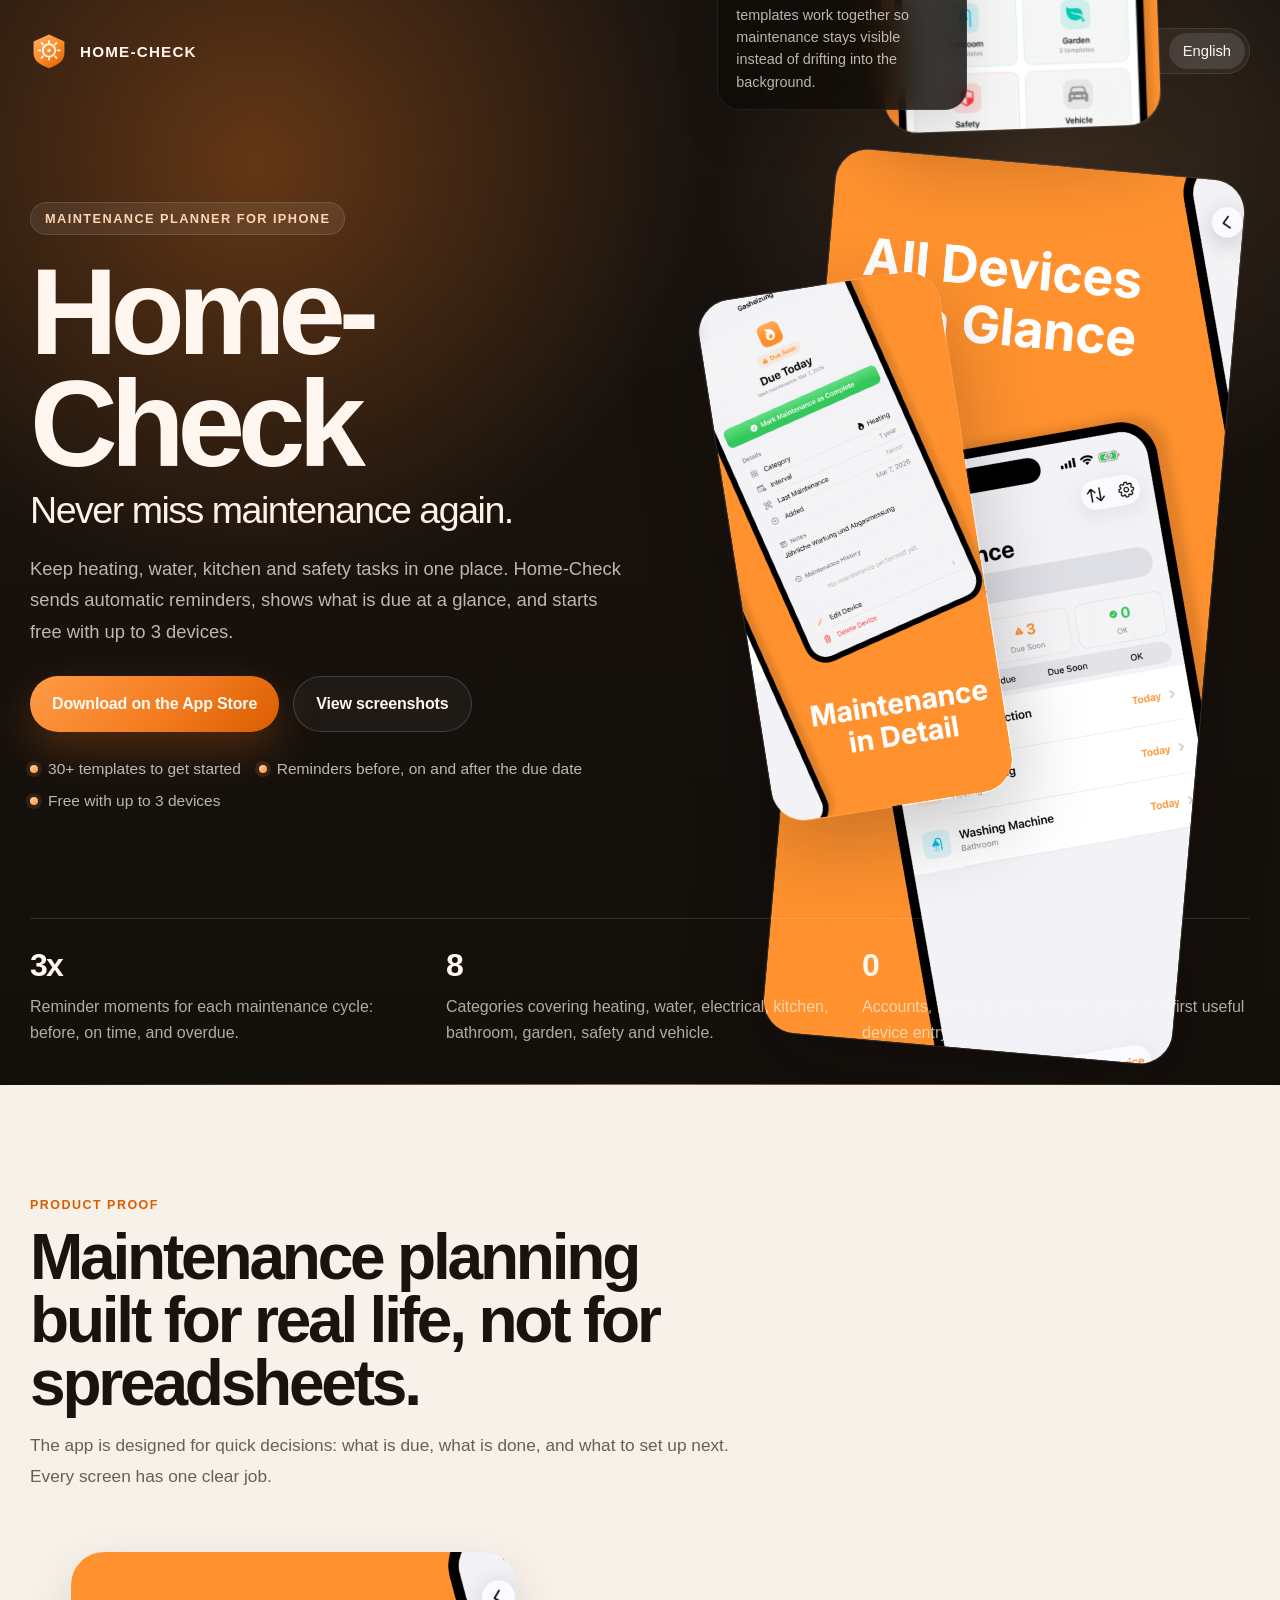
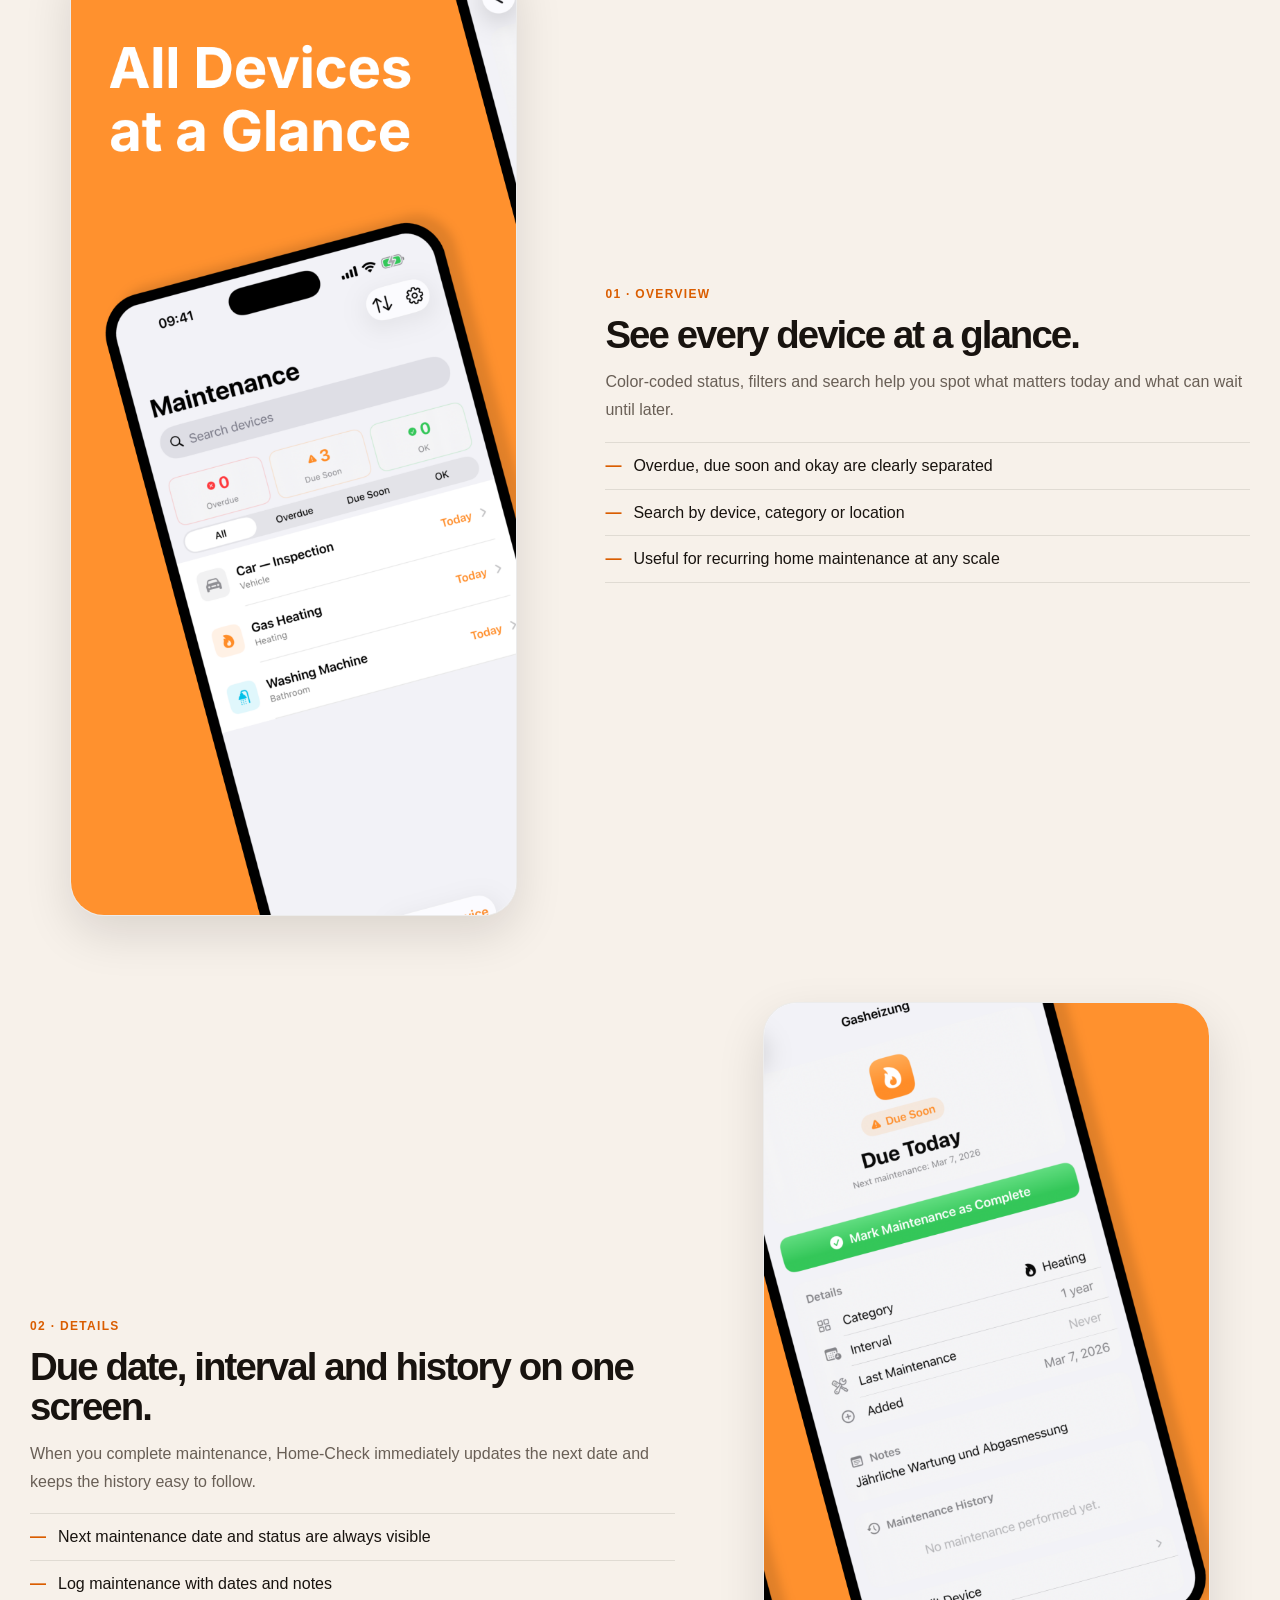
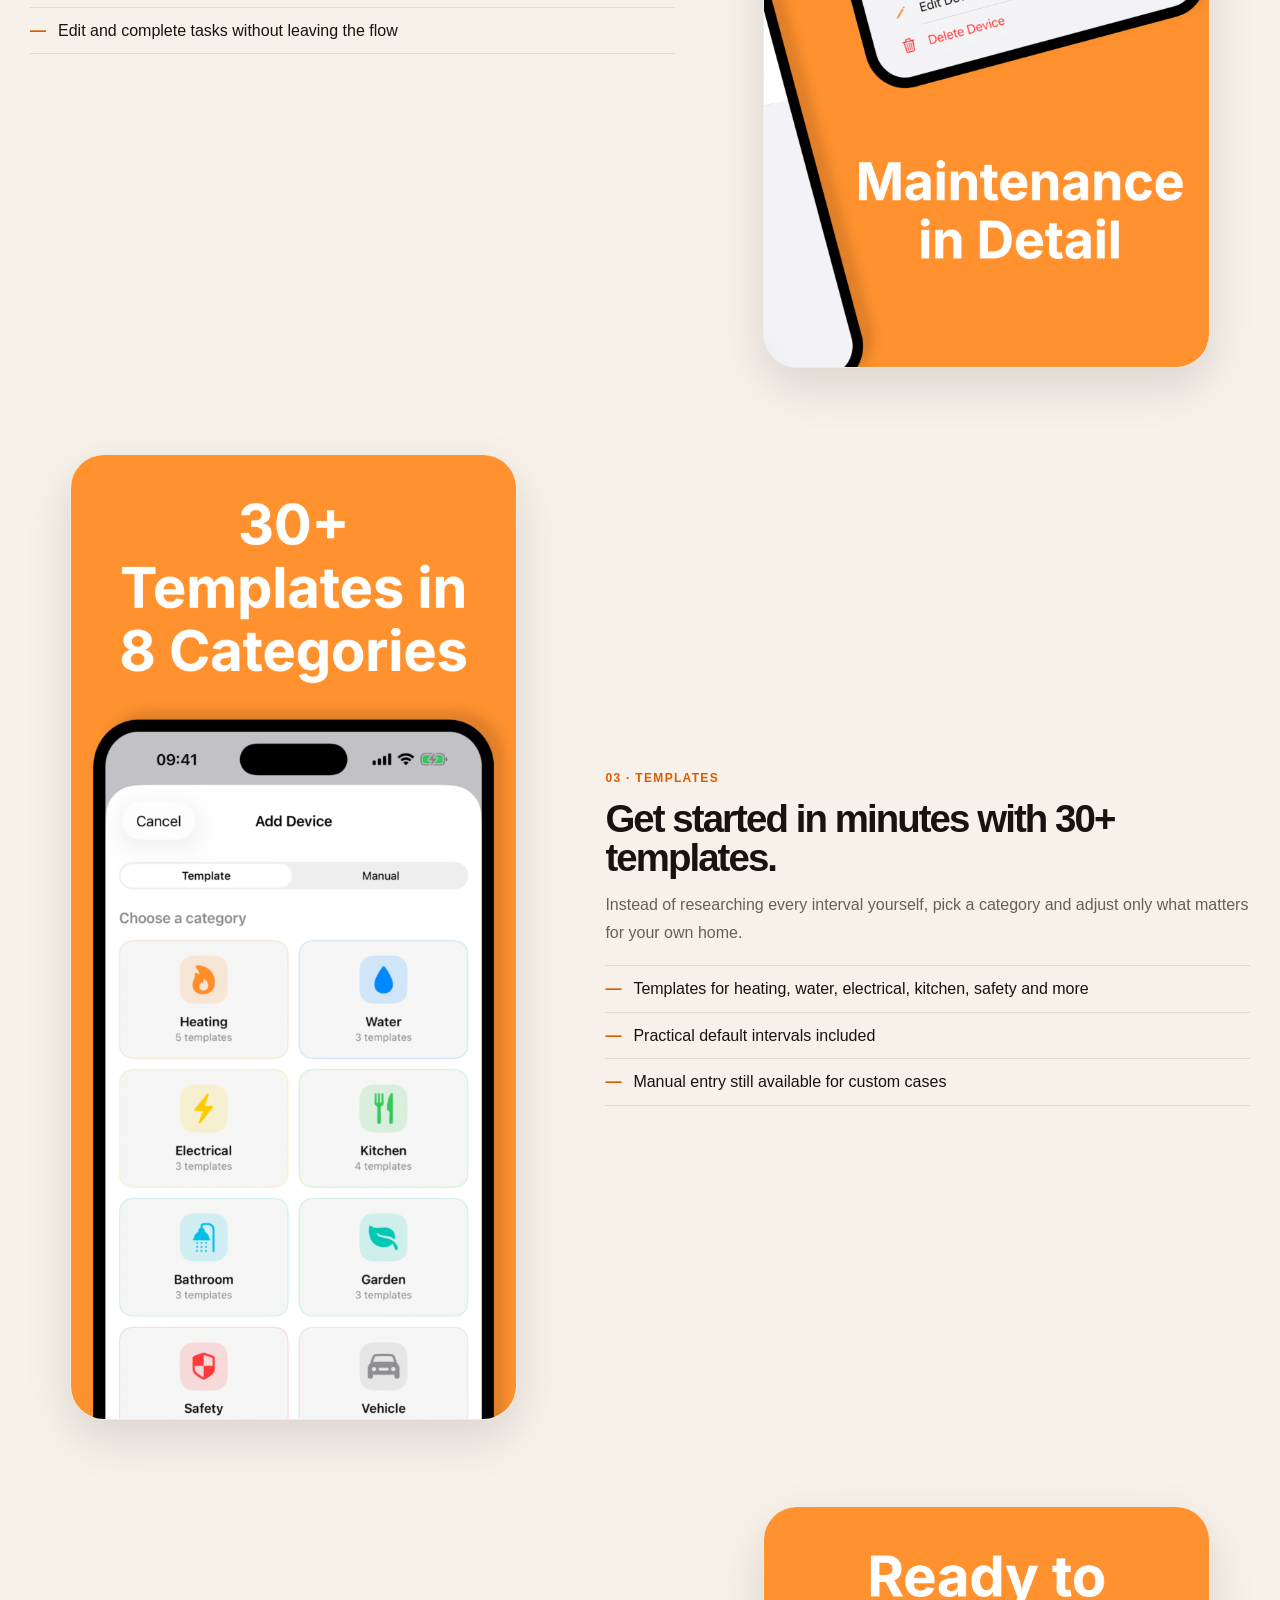
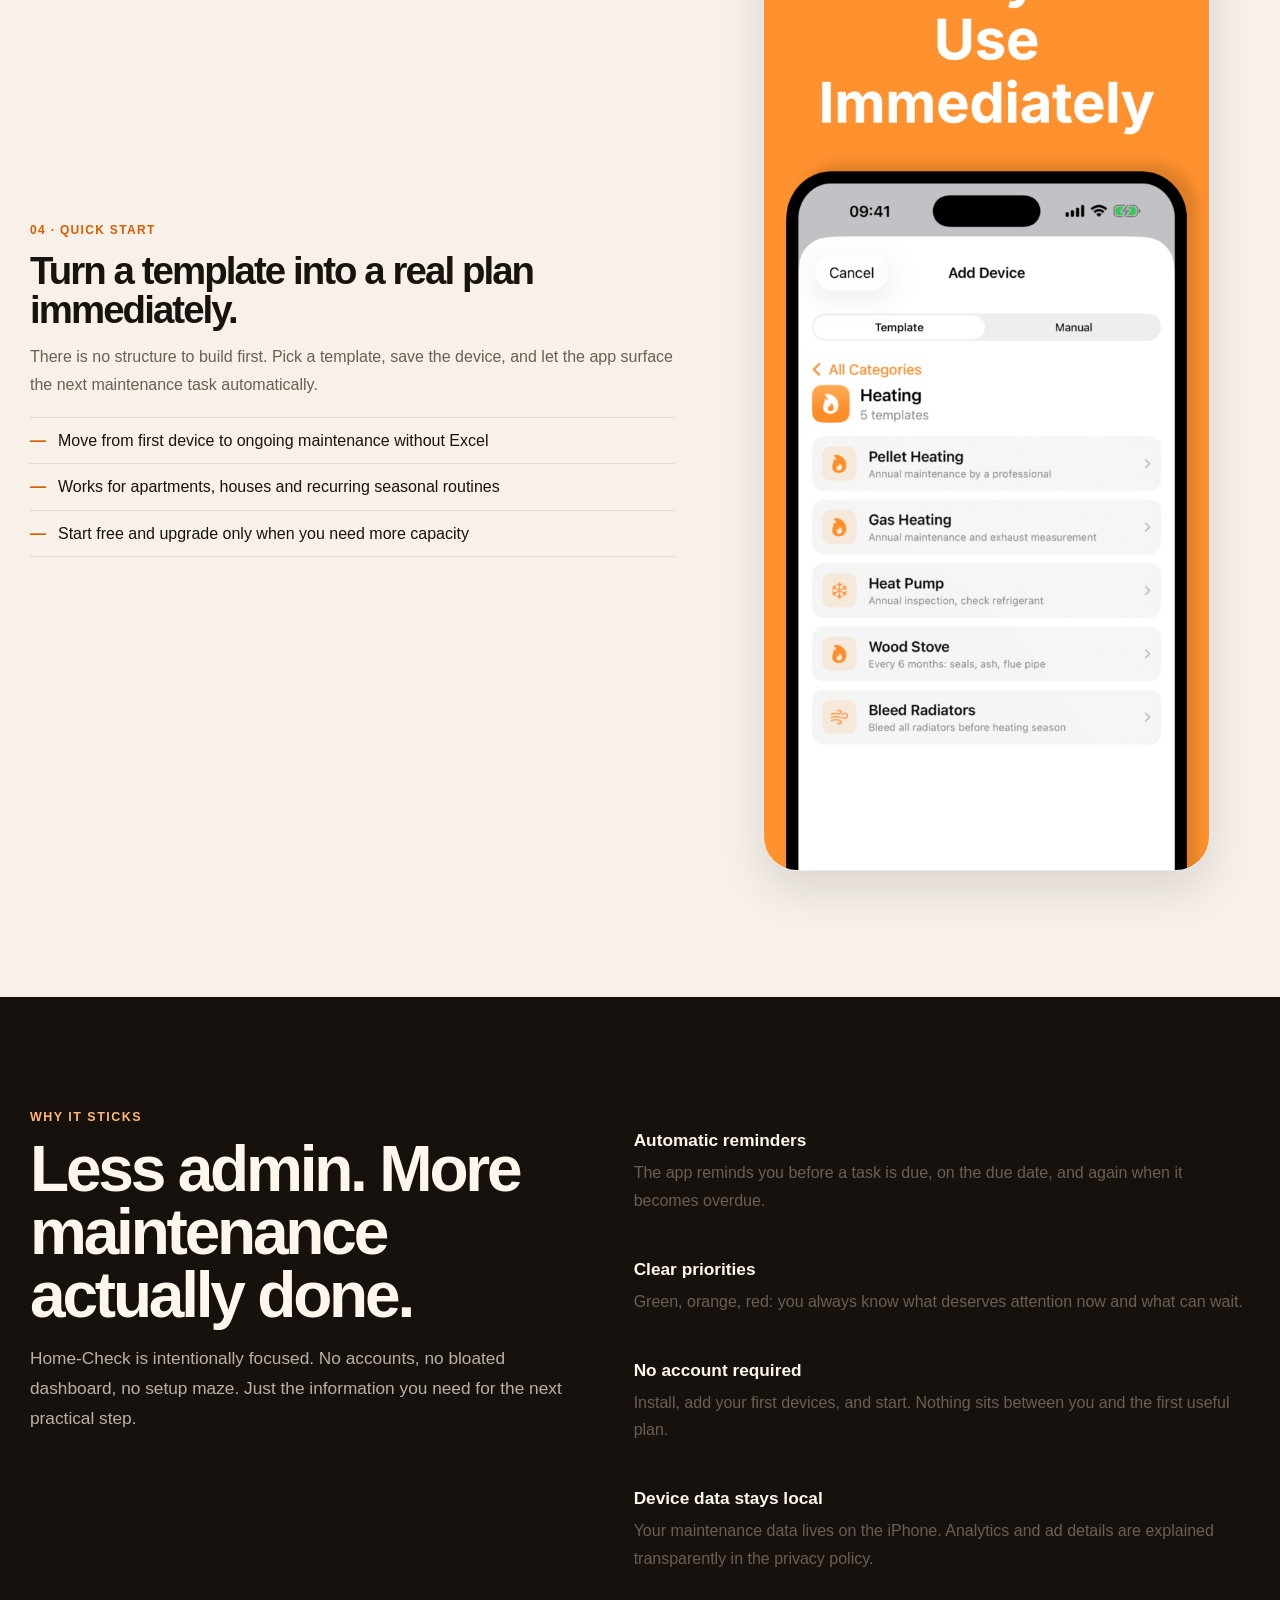
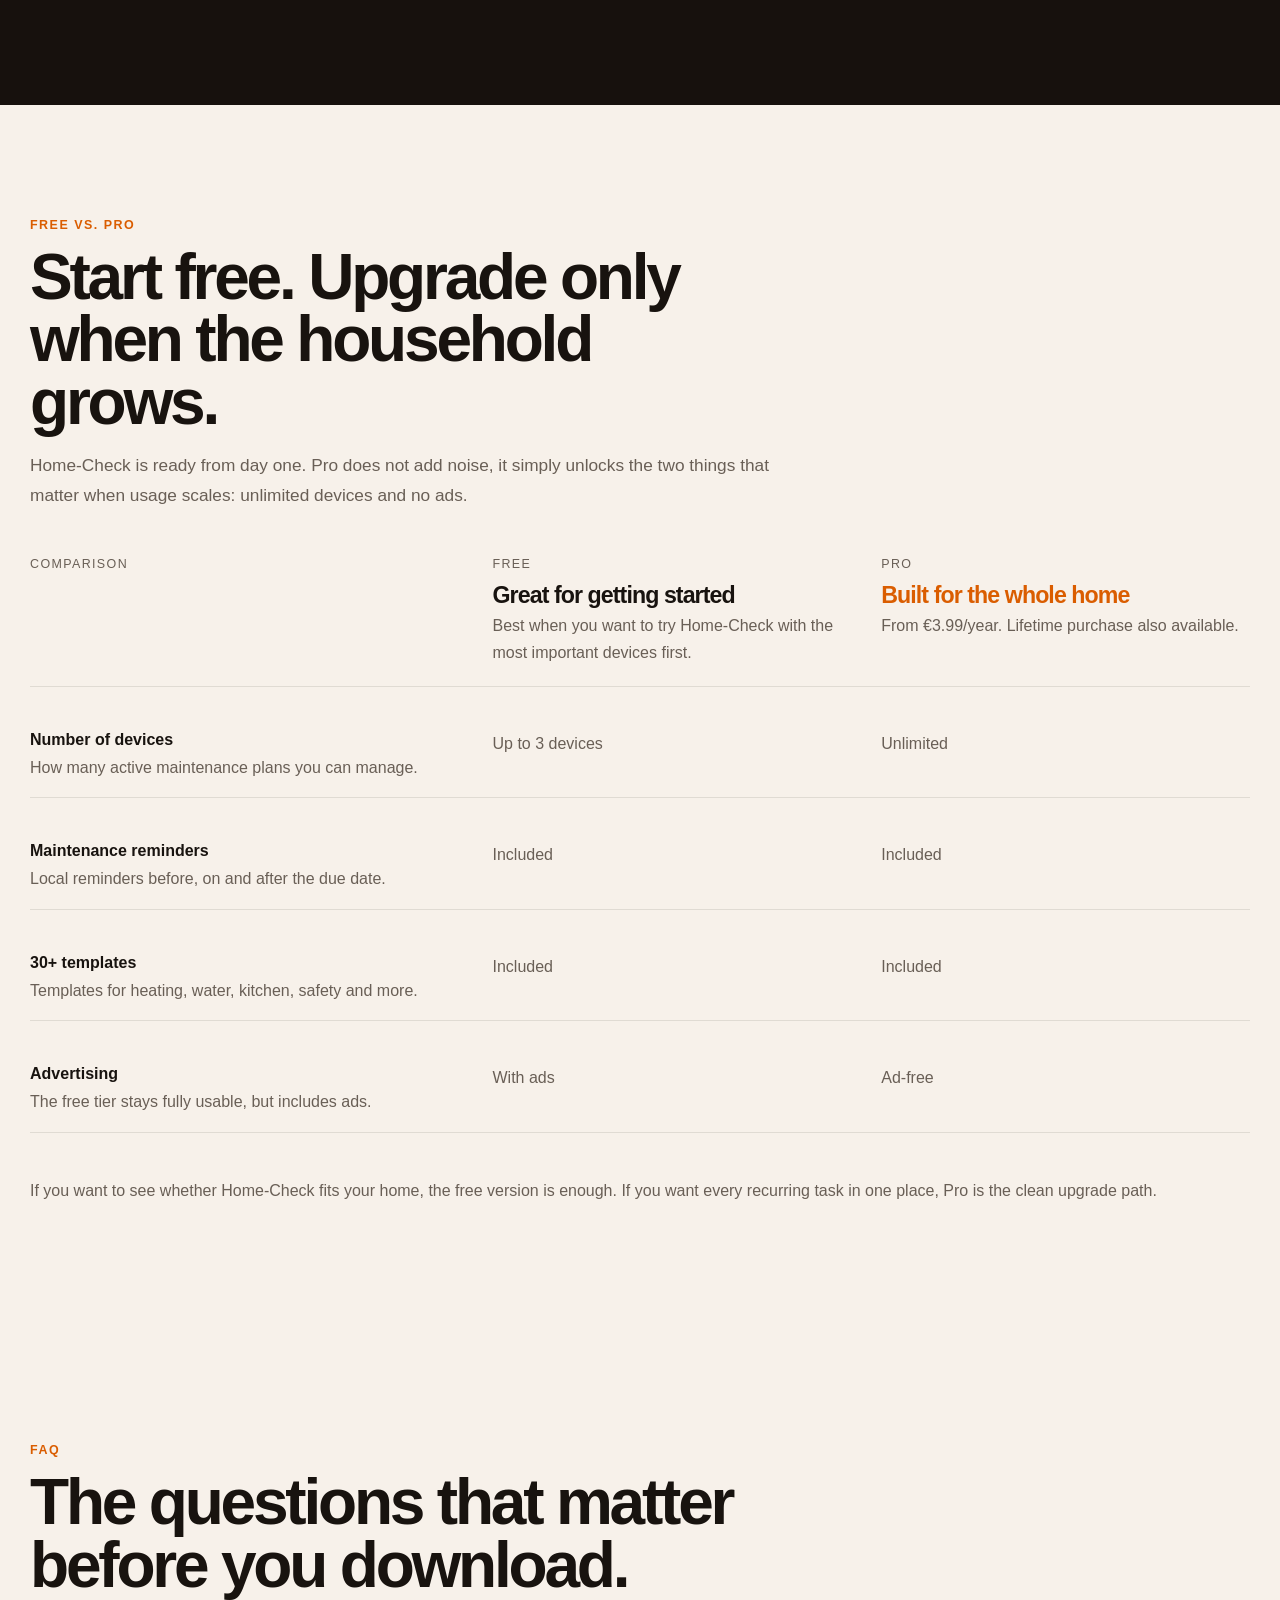
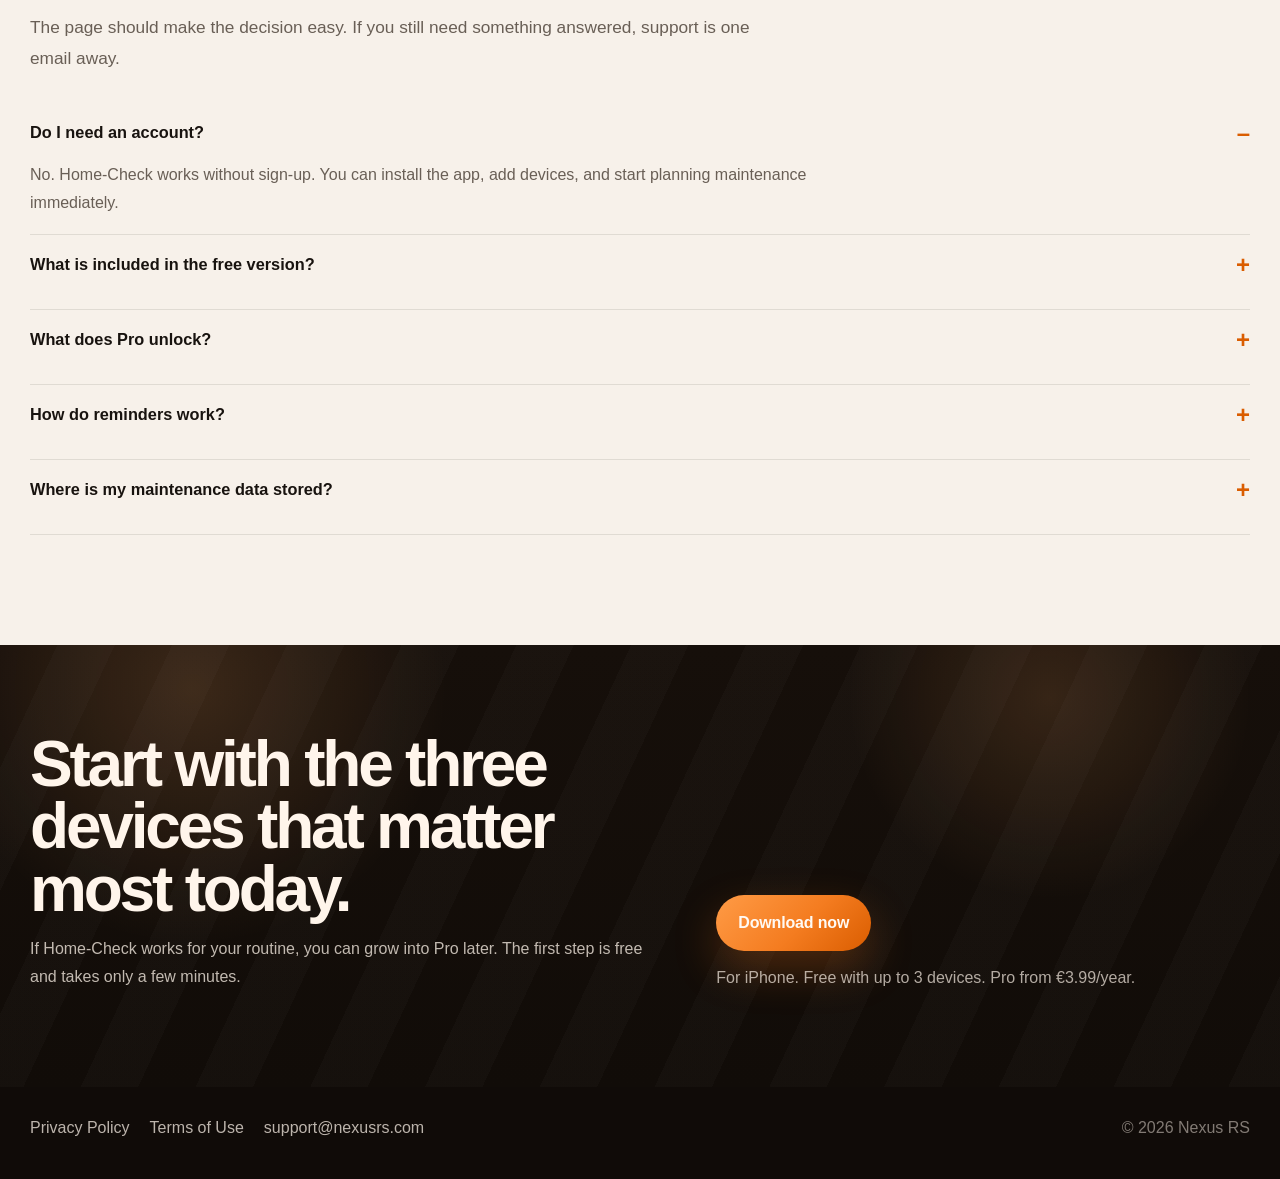
==== en/index.html @ 6ed3b8eb "Replace marketing landing page" ====
<!DOCTYPE html>
<html lang="en">
<head>
  <meta charset="utf-8">
  <meta name="viewport" content="width=device-width, initial-scale=1">
  <title>Home-Check – Maintenance Planner App for Home &amp; Appliances</title>
  <meta name="description" content="Track maintenance for heating, water, kitchen, safety and more. Home-Check sends automatic reminders, highlights what is due, and starts free with up to 3 devices.">
  <meta name="theme-color" content="#130f0b">
  <meta name="apple-itunes-app" content="app-id=6759220728">
  <meta name="robots" content="index,follow">
  <link rel="canonical" href="https://wartungschecker.nexusrs.com/en/">
  <link rel="alternate" hreflang="de" href="https://wartungschecker.nexusrs.com/">
  <link rel="alternate" hreflang="en" href="https://wartungschecker.nexusrs.com/en/">
  <link rel="alternate" hreflang="x-default" href="https://wartungschecker.nexusrs.com/">
  <link rel="icon" href="/assets/favicon.svg" type="image/svg+xml">
  <link rel="preload" as="image" href="/assets/screenshots/en-overview.png">
  <meta property="og:title" content="Home-Check – Never miss maintenance again.">
  <meta property="og:description" content="Automatic reminders, 30+ templates, and a clear status overview for your home. Free with up to 3 devices, Pro from €3.99/year.">
  <meta property="og:type" content="website">
  <meta property="og:url" content="https://wartungschecker.nexusrs.com/en/">
  <meta property="og:site_name" content="Home-Check">
  <meta property="og:locale" content="en_US">
  <meta property="og:locale:alternate" content="de_DE">
  <meta property="og:image" content="https://wartungschecker.nexusrs.com/assets/og-image.png">
  <meta property="og:image:alt" content="Home-Check app screenshot showing the overview screen">
  <meta name="twitter:card" content="summary_large_image">
  <meta name="twitter:title" content="Home-Check – Maintenance Planner for Home &amp; Appliances">
  <meta name="twitter:description" content="Automatic reminders, 30+ templates, and a clear household overview. Free with up to 3 devices.">
  <meta name="twitter:image" content="https://wartungschecker.nexusrs.com/assets/og-image.png">
  <link rel="stylesheet" href="/assets/styles.css">
  <script type="application/ld+json">
  {
    "@context": "https://schema.org",
    "@type": "SoftwareApplication",
    "name": "Home-Check",
    "applicationCategory": "UtilitiesApplication",
    "operatingSystem": "iOS",
    "inLanguage": "en-US",
    "description": "Home-Check is an iPhone app for home and appliance maintenance planning with automatic reminders and ready-made templates.",
    "url": "https://wartungschecker.nexusrs.com/en/",
    "downloadUrl": "https://apps.apple.com/app/id6759220728",
    "image": "https://wartungschecker.nexusrs.com/assets/og-image.png",
    "publisher": {
      "@type": "Organization",
      "name": "Nexus RS",
      "url": "https://nexusrs.com"
    },
    "offers": [
      {
        "@type": "Offer",
        "price": "0",
        "priceCurrency": "EUR",
        "description": "Free with up to 3 devices"
      },
      {
        "@type": "Offer",
        "price": "3.99",
        "priceCurrency": "EUR",
        "description": "Pro from €3.99 per year"
      }
    ]
  }
  </script>
</head>
<body>
  <header class="hero">
    <div class="shell">
      <div class="hero-bar">
        <a class="brand-lockup" href="/en/" aria-label="Home-Check homepage">
          <img src="/assets/favicon.svg" alt="">
          <span>Home-Check</span>
        </a>
        <nav class="lang-toggle" aria-label="Language switch">
          <a href="/">Deutsch</a>
          <a href="/en/" aria-current="page">English</a>
        </nav>
      </div>

      <div class="hero-grid">
        <div class="hero-copy" data-reveal>
          <span class="eyebrow">Maintenance planner for iPhone</span>
          <h1>Home-Check</h1>
          <p class="hero-statement">Never miss maintenance again.</p>
          <p class="lede">Keep heating, water, kitchen and safety tasks in one place. Home-Check sends automatic reminders, shows what is due at a glance, and starts free with up to 3 devices.</p>
          <div class="hero-actions">
            <a class="button button-primary" href="https://apps.apple.com/app/id6759220728">Download on the App Store</a>
            <a class="button button-secondary" href="#screenshots">View screenshots</a>
          </div>
          <ul class="hero-meta" aria-label="Top benefits">
            <li>30+ templates to get started</li>
            <li>Reminders before, on and after the due date</li>
            <li>Free with up to 3 devices</li>
          </ul>
        </div>

        <div class="hero-visual" aria-hidden="true" data-reveal>
          <div class="poster-stack">
            <figure class="poster poster-main">
              <img src="/assets/screenshots/en-overview.png" alt="">
            </figure>
            <figure class="poster poster-secondary">
              <img src="/assets/screenshots/en-detail.png" alt="">
            </figure>
            <figure class="poster poster-tertiary">
              <img src="/assets/screenshots/en-categories.png" alt="">
            </figure>
            <div class="poster-note">
              <strong>One app for the recurring jobs at home</strong>
              <p>Overview, status, history and templates work together so maintenance stays visible instead of drifting into the background.</p>
            </div>
          </div>
        </div>
      </div>

      <div class="proof-strip" data-reveal>
        <div>
          <strong>3x</strong>
          <span>Reminder moments for each maintenance cycle: before, on time, and overdue.</span>
        </div>
        <div>
          <strong>8</strong>
          <span>Categories covering heating, water, electrical, kitchen, bathroom, garden, safety and vehicle.</span>
        </div>
        <div>
          <strong>0</strong>
          <span>Accounts, forms or setup friction before the first useful device entry.</span>
        </div>
      </div>
    </div>
  </header>

  <main>
    <section class="section" id="screenshots">
      <div class="shell">
        <div class="section-head" data-reveal>
          <span class="section-kicker">Product proof</span>
          <h2>Maintenance planning built for real life, not for spreadsheets.</h2>
          <p>The app is designed for quick decisions: what is due, what is done, and what to set up next. Every screen has one clear job.</p>
        </div>

        <div class="story-grid">
          <article class="story-row">
            <div class="story-media" data-reveal>
              <figure class="story-shot">
                <img src="/assets/screenshots/en-overview.png" alt="Home-Check overview screen with status counters and due maintenance">
              </figure>
            </div>
            <div class="story-copy" data-reveal>
              <small>01 · Overview</small>
              <h3>See every device at a glance.</h3>
              <p>Color-coded status, filters and search help you spot what matters today and what can wait until later.</p>
              <ul>
                <li>Overdue, due soon and okay are clearly separated</li>
                <li>Search by device, category or location</li>
                <li>Useful for recurring home maintenance at any scale</li>
              </ul>
            </div>
          </article>

          <article class="story-row reverse">
            <div class="story-media" data-reveal>
              <figure class="story-shot">
                <img src="/assets/screenshots/en-detail.png" alt="Home-Check detail screen with due date and maintenance history">
              </figure>
            </div>
            <div class="story-copy" data-reveal>
              <small>02 · Details</small>
              <h3>Due date, interval and history on one screen.</h3>
              <p>When you complete maintenance, Home-Check immediately updates the next date and keeps the history easy to follow.</p>
              <ul>
                <li>Next maintenance date and status are always visible</li>
                <li>Log maintenance with dates and notes</li>
                <li>Edit and complete tasks without leaving the flow</li>
              </ul>
            </div>
          </article>

          <article class="story-row">
            <div class="story-media" data-reveal>
              <figure class="story-shot">
                <img src="/assets/screenshots/en-categories.png" alt="Home-Check template categories for home maintenance">
              </figure>
            </div>
            <div class="story-copy" data-reveal>
              <small>03 · Templates</small>
              <h3>Get started in minutes with 30+ templates.</h3>
              <p>Instead of researching every interval yourself, pick a category and adjust only what matters for your own home.</p>
              <ul>
                <li>Templates for heating, water, electrical, kitchen, safety and more</li>
                <li>Practical default intervals included</li>
                <li>Manual entry still available for custom cases</li>
              </ul>
            </div>
          </article>

          <article class="story-row reverse">
            <div class="story-media" data-reveal>
              <figure class="story-shot">
                <img src="/assets/screenshots/en-templates.png" alt="Home-Check template list for heating maintenance">
              </figure>
            </div>
            <div class="story-copy" data-reveal>
              <small>04 · Quick start</small>
              <h3>Turn a template into a real plan immediately.</h3>
              <p>There is no structure to build first. Pick a template, save the device, and let the app surface the next maintenance task automatically.</p>
              <ul>
                <li>Move from first device to ongoing maintenance without Excel</li>
                <li>Works for apartments, houses and recurring seasonal routines</li>
                <li>Start free and upgrade only when you need more capacity</li>
              </ul>
            </div>
          </article>
        </div>
      </div>
    </section>

    <section class="section section-dark">
      <div class="shell">
        <div class="benefits-layout">
          <div class="section-head" data-reveal>
            <span class="section-kicker">Why it sticks</span>
            <h2>Less admin. More maintenance actually done.</h2>
            <p class="copy">Home-Check is intentionally focused. No accounts, no bloated dashboard, no setup maze. Just the information you need for the next practical step.</p>
          </div>

          <ul class="benefit-list" data-reveal>
            <li>
              <strong>Automatic reminders</strong>
              <span>The app reminds you before a task is due, on the due date, and again when it becomes overdue.</span>
            </li>
            <li>
              <strong>Clear priorities</strong>
              <span>Green, orange, red: you always know what deserves attention now and what can wait.</span>
            </li>
            <li>
              <strong>No account required</strong>
              <span>Install, add your first devices, and start. Nothing sits between you and the first useful plan.</span>
            </li>
            <li>
              <strong>Device data stays local</strong>
              <span>Your maintenance data lives on the iPhone. Analytics and ad details are explained transparently in the privacy policy.</span>
            </li>
          </ul>
        </div>
      </div>
    </section>

    <section class="section">
      <div class="shell">
        <div class="section-head" data-reveal>
          <span class="section-kicker">Free vs. Pro</span>
          <h2>Start free. Upgrade only when the household grows.</h2>
          <p>Home-Check is ready from day one. Pro does not add noise, it simply unlocks the two things that matter when usage scales: unlimited devices and no ads.</p>
        </div>

        <div class="pricing">
          <div class="pricing-header" data-reveal>
            <div>
              <span class="label">Comparison</span>
            </div>
            <div class="plan-free">
              <span class="label">Free</span>
              <h3>Great for getting started</h3>
              <p>Best when you want to try Home-Check with the most important devices first.</p>
            </div>
            <div class="plan-pro">
              <span class="label">Pro</span>
              <h3>Built for the whole home</h3>
              <p>From €3.99/year. Lifetime purchase also available.</p>
            </div>
          </div>

          <div class="pricing-row" data-reveal>
            <div><strong>Number of devices</strong><p>How many active maintenance plans you can manage.</p></div>
            <div><span>Up to 3 devices</span></div>
            <div><span>Unlimited</span></div>
          </div>

          <div class="pricing-row" data-reveal>
            <div><strong>Maintenance reminders</strong><p>Local reminders before, on and after the due date.</p></div>
            <div><span>Included</span></div>
            <div><span>Included</span></div>
          </div>

          <div class="pricing-row" data-reveal>
            <div><strong>30+ templates</strong><p>Templates for heating, water, kitchen, safety and more.</p></div>
            <div><span>Included</span></div>
            <div><span>Included</span></div>
          </div>

          <div class="pricing-row" data-reveal>
            <div><strong>Advertising</strong><p>The free tier stays fully usable, but includes ads.</p></div>
            <div><span>With ads</span></div>
            <div><span>Ad-free</span></div>
          </div>

          <p class="pricing-footnote" data-reveal>If you want to see whether Home-Check fits your home, the free version is enough. If you want every recurring task in one place, Pro is the clean upgrade path.</p>
        </div>
      </div>
    </section>

    <section class="section" id="faq">
      <div class="shell">
        <div class="section-head" data-reveal>
          <span class="section-kicker">FAQ</span>
          <h2>The questions that matter before you download.</h2>
          <p>The page should make the decision easy. If you still need something answered, support is one email away.</p>
        </div>

        <div class="faq" data-reveal>
          <details open>
            <summary>Do I need an account?</summary>
            <p>No. Home-Check works without sign-up. You can install the app, add devices, and start planning maintenance immediately.</p>
          </details>
          <details>
            <summary>What is included in the free version?</summary>
            <p>The free version includes the full maintenance workflow with reminders, templates, search and filters for up to 3 devices.</p>
          </details>
          <details>
            <summary>What does Pro unlock?</summary>
            <p>Pro removes ads and unlocks unlimited devices, which makes it a better fit for larger households or multiple locations.</p>
          </details>
          <details>
            <summary>How do reminders work?</summary>
            <p>Home-Check schedules local notifications 3 days before the due date, on the due date, and again if the task becomes overdue.</p>
          </details>
          <details>
            <summary>Where is my maintenance data stored?</summary>
            <p>Your maintenance data is managed locally on the iPhone. Analytics, ads and privacy details are documented transparently in the privacy policy.</p>
          </details>
        </div>
      </div>
    </section>

    <section class="cta-band">
      <div class="shell cta-inner">
        <div class="cta-copy" data-reveal>
          <h2>Start with the three devices that matter most today.</h2>
          <p>If Home-Check works for your routine, you can grow into Pro later. The first step is free and takes only a few minutes.</p>
        </div>
        <div class="cta-actions" data-reveal>
          <a class="button button-primary" href="https://apps.apple.com/app/id6759220728">Download now</a>
          <span class="hint">For iPhone. Free with up to 3 devices. Pro from €3.99/year.</span>
        </div>
      </div>
    </section>
  </main>

  <footer class="footer">
    <div class="shell footer-inner">
      <div class="footer-nav">
        <a href="/privacy.html">Privacy Policy</a>
        <a href="/terms.html">Terms of Use</a>
        <a href="mailto:support@nexusrs.com">support@nexusrs.com</a>
      </div>
      <div class="footer-copy">© 2026 Nexus RS</div>
    </div>
  </footer>

  <script src="/assets/site.js" defer></script>
</body>
</html>
---- assets/styles.css ----
:root {
  --bg: #f7f1ea;
  --surface: #fffaf4;
  --surface-strong: #fff;
  --ink: #18130f;
  --muted: #695f56;
  --muted-strong: #4c433c;
  --line: rgba(24, 19, 15, 0.1);
  --orange: #f47c20;
  --orange-strong: #da5d00;
  --orange-soft: #ffd8b4;
  --hero: #130f0b;
  --hero-muted: rgba(255, 246, 238, 0.72);
  --hero-line: rgba(255, 255, 255, 0.1);
  --success: #1d7f42;
  --shadow-lg: 0 30px 80px rgba(17, 11, 7, 0.22);
  --shadow-md: 0 18px 48px rgba(17, 11, 7, 0.12);
  --radius-xl: 36px;
  --radius-lg: 24px;
  --radius-md: 18px;
  --radius-sm: 14px;
  --max-width: 1220px;
  --font-display: "Avenir Next", "SF Pro Display", "Segoe UI", sans-serif;
  --font-body: "Avenir Next", "SF Pro Text", -apple-system, BlinkMacSystemFont, "Segoe UI", sans-serif;
}

* {
  box-sizing: border-box;
}

html {
  scroll-behavior: smooth;
}

body {
  margin: 0;
  font-family: var(--font-body);
  color: var(--ink);
  background: var(--bg);
  -webkit-font-smoothing: antialiased;
  -moz-osx-font-smoothing: grayscale;
}

img {
  display: block;
  max-width: 100%;
}

a {
  color: inherit;
}

button,
a {
  -webkit-tap-highlight-color: transparent;
}

.shell {
  width: min(var(--max-width), calc(100% - 40px));
  margin: 0 auto;
}

.hero {
  position: relative;
  overflow: hidden;
  background:
    radial-gradient(circle at 20% 15%, rgba(244, 124, 32, 0.34), transparent 32%),
    radial-gradient(circle at 82% 18%, rgba(255, 190, 126, 0.18), transparent 24%),
    linear-gradient(180deg, #1a1410 0%, #130f0b 100%);
  color: #fff7ef;
}

.hero::after {
  content: "";
  position: absolute;
  inset: auto 0 0;
  height: 1px;
  background: linear-gradient(90deg, transparent, rgba(255, 186, 132, 0.55), transparent);
}

.hero .shell {
  padding: 28px 0 40px;
}

.hero-bar {
  display: flex;
  align-items: center;
  justify-content: space-between;
  gap: 24px;
  margin-bottom: 54px;
}

.brand-lockup {
  display: inline-flex;
  align-items: center;
  gap: 12px;
  text-decoration: none;
}

.brand-lockup img {
  width: 38px;
  height: 38px;
}

.brand-lockup span {
  font-size: 0.95rem;
  font-weight: 700;
  letter-spacing: 0.08em;
  text-transform: uppercase;
}

.lang-toggle {
  display: inline-flex;
  gap: 4px;
  padding: 4px;
  border: 1px solid var(--hero-line);
  border-radius: 999px;
  background: rgba(255, 255, 255, 0.05);
  backdrop-filter: blur(16px);
}

.lang-toggle a {
  padding: 10px 14px;
  border-radius: 999px;
  font-size: 0.92rem;
  text-decoration: none;
  color: var(--hero-muted);
}

.lang-toggle a[aria-current="page"] {
  background: rgba(255, 255, 255, 0.12);
  color: #fff;
}

.hero-grid {
  display: grid;
  grid-template-columns: minmax(0, 1.05fr) minmax(360px, 0.95fr);
  gap: 48px;
  align-items: center;
  min-height: calc(100svh - 110px);
  padding-bottom: 34px;
}

.eyebrow {
  display: inline-flex;
  align-items: center;
  gap: 10px;
  padding: 8px 14px;
  border-radius: 999px;
  background: rgba(255, 255, 255, 0.08);
  border: 1px solid rgba(255, 255, 255, 0.12);
  font-size: 0.8rem;
  font-weight: 700;
  letter-spacing: 0.11em;
  text-transform: uppercase;
  color: #ffd4b0;
}

.hero-copy {
  max-width: 620px;
}

.hero-copy h1 {
  margin: 22px 0 10px;
  font-family: var(--font-display);
  font-size: clamp(3.8rem, 11vw, 7.6rem);
  line-height: 0.92;
  letter-spacing: -0.06em;
}

.hero-copy .hero-statement {
  margin: 0 0 22px;
  font-family: var(--font-display);
  font-size: clamp(1.45rem, 3.2vw, 2.35rem);
  line-height: 1.05;
  letter-spacing: -0.04em;
  color: #fff1e5;
}

.hero-copy .lede {
  margin: 0 0 28px;
  max-width: 600px;
  font-size: clamp(1.02rem, 2vw, 1.15rem);
  line-height: 1.72;
  color: var(--hero-muted);
}

.hero-actions {
  display: flex;
  flex-wrap: wrap;
  gap: 14px;
  margin-bottom: 28px;
}

.button {
  display: inline-flex;
  align-items: center;
  justify-content: center;
  gap: 10px;
  min-height: 56px;
  padding: 0 22px;
  border-radius: 999px;
  text-decoration: none;
  font-weight: 700;
  letter-spacing: -0.01em;
  transition: transform 180ms ease, background-color 180ms ease, border-color 180ms ease;
}

.button:hover {
  transform: translateY(-2px);
}

.button-primary {
  background: linear-gradient(135deg, #ff9b46 0%, var(--orange) 55%, var(--orange-strong) 100%);
  color: #fffaf4;
  box-shadow: 0 18px 44px rgba(229, 113, 24, 0.28);
}

.button-secondary {
  border: 1px solid rgba(255, 255, 255, 0.16);
  color: #fff6ec;
  background: rgba(255, 255, 255, 0.04);
}

.hero-meta {
  display: flex;
  flex-wrap: wrap;
  gap: 14px 18px;
  padding: 0;
  margin: 0;
  list-style: none;
  color: var(--hero-muted);
}

.hero-meta li {
  display: inline-flex;
  align-items: center;
  gap: 10px;
  font-size: 0.97rem;
}

.hero-meta li::before {
  content: "";
  width: 8px;
  height: 8px;
  border-radius: 50%;
  background: linear-gradient(135deg, #ffd4b0, #ff9540);
  box-shadow: 0 0 0 4px rgba(255, 152, 73, 0.12);
}

.hero-visual {
  position: relative;
  min-height: 720px;
}

.poster-stack {
  position: relative;
  width: min(560px, 100%);
  margin-left: auto;
}

.poster {
  position: absolute;
  overflow: hidden;
  border-radius: 34px;
  border: 1px solid rgba(255, 255, 255, 0.08);
  box-shadow: var(--shadow-lg);
  background: rgba(255, 255, 255, 0.04);
}

.poster img {
  width: 100%;
  height: 100%;
  object-fit: cover;
}

.poster-main {
  width: 74%;
  top: 0;
  right: 0;
  transform: rotate(5deg);
}

.poster-secondary {
  width: 44%;
  top: 120px;
  left: 0;
  transform: rotate(-9deg);
}

.poster-tertiary {
  width: 50%;
  right: 58px;
  bottom: 0;
  transform: rotate(-2deg);
}

.poster-note {
  position: absolute;
  left: 24px;
  bottom: 36px;
  z-index: 2;
  width: min(250px, 48%);
  padding: 18px 18px 16px;
  border-radius: 22px;
  background: rgba(15, 11, 8, 0.82);
  border: 1px solid rgba(255, 255, 255, 0.08);
  backdrop-filter: blur(14px);
  box-shadow: var(--shadow-md);
}

.poster-note strong {
  display: block;
  margin-bottom: 6px;
  font-size: 1rem;
  color: #fff5e8;
}

.poster-note p {
  margin: 0;
  color: var(--hero-muted);
  font-size: 0.9rem;
  line-height: 1.55;
}

.section {
  padding: 110px 0;
}

.section-dark {
  background: #17110d;
  color: #fff6ee;
}

.section-head {
  max-width: 740px;
  margin-bottom: 44px;
}

.section-kicker {
  display: inline-block;
  margin-bottom: 14px;
  font-size: 0.78rem;
  font-weight: 700;
  letter-spacing: 0.12em;
  text-transform: uppercase;
  color: var(--orange-strong);
}

.section-dark .section-kicker {
  color: #ffb773;
}

.section-head h2 {
  margin: 0 0 16px;
  font-family: var(--font-display);
  font-size: clamp(2.2rem, 5vw, 4rem);
  line-height: 0.98;
  letter-spacing: -0.05em;
}

.section-head p {
  margin: 0;
  font-size: 1.08rem;
  line-height: 1.75;
  color: var(--muted);
}

.section-dark .section-head p,
.section-dark p.copy {
  color: rgba(255, 244, 235, 0.7);
}

.proof-strip {
  display: grid;
  grid-template-columns: repeat(3, minmax(0, 1fr));
  gap: 28px;
  padding-top: 28px;
  border-top: 1px solid rgba(255, 255, 255, 0.12);
}

.proof-strip strong {
  display: block;
  margin-bottom: 10px;
  font-size: 2rem;
  font-family: var(--font-display);
  letter-spacing: -0.06em;
}

.proof-strip span {
  color: rgba(255, 244, 235, 0.68);
  line-height: 1.6;
}

.story-grid {
  display: grid;
  gap: 54px;
}

.story-row {
  display: grid;
  grid-template-columns: minmax(0, 0.9fr) minmax(0, 1.1fr);
  gap: 48px;
  align-items: center;
}

.story-row.reverse {
  grid-template-columns: minmax(0, 1.1fr) minmax(0, 0.9fr);
}

.story-row.reverse .story-media {
  order: 2;
}

.story-row.reverse .story-copy {
  order: 1;
}

.story-media {
  position: relative;
}

.story-shot {
  border-radius: 34px;
  overflow: hidden;
  box-shadow: var(--shadow-md);
  background: var(--surface-strong);
  border: 1px solid rgba(24, 19, 15, 0.08);
}

.story-shot img {
  width: 100%;
  height: auto;
}

.story-copy small {
  display: inline-block;
  margin-bottom: 14px;
  font-size: 0.75rem;
  font-weight: 700;
  letter-spacing: 0.11em;
  text-transform: uppercase;
  color: var(--orange-strong);
}

.story-copy h3 {
  margin: 0 0 14px;
  font-family: var(--font-display);
  font-size: clamp(1.8rem, 3vw, 2.8rem);
  line-height: 1.02;
  letter-spacing: -0.05em;
}

.story-copy p {
  margin: 0 0 18px;
  font-size: 1rem;
  line-height: 1.74;
  color: var(--muted);
}

.story-copy ul {
  margin: 0;
  padding: 0;
  list-style: none;
}

.story-copy li {
  display: flex;
  align-items: flex-start;
  gap: 12px;
  padding: 10px 0;
  border-top: 1px solid var(--line);
  line-height: 1.6;
}

.story-copy li:last-child {
  border-bottom: 1px solid var(--line);
}

.story-copy li::before {
  content: "—";
  color: var(--orange-strong);
  font-weight: 700;
}

.benefits-layout {
  display: grid;
  grid-template-columns: minmax(0, 0.95fr) minmax(0, 1.05fr);
  gap: 46px;
  align-items: start;
}

.benefit-list {
  margin: 0;
  padding: 0;
  list-style: none;
  border-top: 1px solid var(--line);
}

.benefit-list li {
  padding: 22px 0;
  border-bottom: 1px solid var(--line);
}

.benefit-list strong {
  display: block;
  margin-bottom: 8px;
  font-size: 1.08rem;
}

.benefit-list span {
  color: var(--muted);
  line-height: 1.7;
}

.trust-note {
  padding: 28px 0 0;
  color: var(--muted);
  line-height: 1.75;
}

.pricing {
  display: grid;
  gap: 28px;
}

.pricing-header {
  display: grid;
  grid-template-columns: 1.2fr 1fr 1fr;
  gap: 20px;
  padding-bottom: 20px;
  border-bottom: 1px solid var(--line);
}

.pricing-header .label {
  font-size: 0.78rem;
  text-transform: uppercase;
  letter-spacing: 0.11em;
  color: var(--muted);
}

.pricing-header h3 {
  margin: 10px 0 4px;
  font-size: 1.45rem;
  font-family: var(--font-display);
  letter-spacing: -0.04em;
}

.pricing-header p {
  margin: 0;
  color: var(--muted);
  line-height: 1.65;
}

.pricing-header .plan-pro h3 {
  color: var(--orange-strong);
}

.pricing-row {
  display: grid;
  grid-template-columns: 1.2fr 1fr 1fr;
  gap: 20px;
  align-items: start;
  padding: 16px 0;
  border-bottom: 1px solid var(--line);
}

.pricing-row strong {
  display: block;
  margin-bottom: 6px;
}

.pricing-row span,
.pricing-row p {
  margin: 0;
  color: var(--muted);
  line-height: 1.65;
}

.pricing-footnote {
  color: var(--muted);
  line-height: 1.7;
}

.faq {
  display: grid;
  gap: 14px;
}

.faq details {
  padding: 0 0 16px;
  border-bottom: 1px solid var(--line);
}

.faq summary {
  list-style: none;
  cursor: pointer;
  display: flex;
  align-items: center;
  justify-content: space-between;
  gap: 16px;
  padding: 2px 0 14px;
  font-weight: 700;
  font-size: 1.02rem;
}

.faq summary::-webkit-details-marker {
  display: none;
}

.faq summary::after {
  content: "+";
  font-size: 1.5rem;
  color: var(--orange-strong);
  flex: none;
}

.faq details[open] summary::after {
  content: "–";
}

.faq p {
  margin: 0;
  max-width: 860px;
  color: var(--muted);
  line-height: 1.78;
}

.cta-band {
  position: relative;
  overflow: hidden;
  padding: 88px 0 96px;
  background:
    radial-gradient(circle at 15% 10%, rgba(255, 170, 96, 0.16), transparent 22%),
    radial-gradient(circle at 82% 12%, rgba(255, 170, 96, 0.14), transparent 18%),
    linear-gradient(180deg, #160f0a 0%, #110c08 100%);
  color: #fff5eb;
}

.cta-band::before {
  content: "";
  position: absolute;
  inset: 0;
  background: repeating-linear-gradient(
    115deg,
    transparent,
    transparent 52px,
    rgba(255, 255, 255, 0.02) 52px,
    rgba(255, 255, 255, 0.02) 104px
  );
  pointer-events: none;
}

.cta-inner {
  position: relative;
  display: grid;
  grid-template-columns: minmax(0, 1.1fr) minmax(0, 0.9fr);
  gap: 34px;
  align-items: end;
}

.cta-copy h2 {
  margin: 0 0 14px;
  font-family: var(--font-display);
  font-size: clamp(2.4rem, 5vw, 4.2rem);
  line-height: 0.98;
  letter-spacing: -0.05em;
}

.cta-copy p {
  margin: 0;
  max-width: 620px;
  color: rgba(255, 245, 235, 0.74);
  line-height: 1.75;
}

.cta-actions {
  display: flex;
  flex-direction: column;
  align-items: flex-start;
  gap: 14px;
}

.cta-actions .hint {
  color: rgba(255, 245, 235, 0.68);
  line-height: 1.6;
}

.footer {
  padding: 32px 0 42px;
  background: #100b08;
  color: rgba(255, 245, 235, 0.78);
}

.footer-inner {
  display: flex;
  align-items: center;
  justify-content: space-between;
  gap: 26px;
  flex-wrap: wrap;
}

.footer-nav {
  display: flex;
  gap: 20px;
  flex-wrap: wrap;
}

.footer-nav a {
  text-decoration: none;
  color: rgba(255, 245, 235, 0.72);
}

.footer-nav a:hover {
  color: #fff;
}

.footer-copy {
  color: rgba(255, 245, 235, 0.48);
}

[data-reveal] {
  opacity: 0;
  transform: translateY(26px);
  transition: opacity 650ms ease, transform 650ms ease;
}

[data-reveal].is-visible {
  opacity: 1;
  transform: translateY(0);
}

@media (max-width: 1120px) {
  .hero-grid,
  .benefits-layout,
  .cta-inner,
  .story-row,
  .story-row.reverse {
    grid-template-columns: 1fr;
  }

  .story-row.reverse .story-media,
  .story-row.reverse .story-copy {
    order: initial;
  }

  .hero-visual {
    min-height: 620px;
  }

  .poster-stack {
    margin: 0 auto;
  }
}

@media (max-width: 860px) {
  .shell {
    width: min(var(--max-width), calc(100% - 28px));
  }

  .hero .shell {
    padding-top: 18px;
  }

  .hero-bar {
    margin-bottom: 32px;
    align-items: flex-start;
    flex-direction: column;
  }

  .lang-toggle {
    align-self: flex-start;
  }

  .hero-grid {
    min-height: auto;
    gap: 36px;
  }

  .hero-copy h1 {
    font-size: clamp(3.2rem, 18vw, 5rem);
  }

  .hero-copy .hero-statement {
    font-size: clamp(1.25rem, 6vw, 2rem);
  }

  .hero-visual {
    min-height: 520px;
  }

  .poster-main {
    width: 78%;
  }

  .poster-secondary {
    width: 47%;
    top: 88px;
  }

  .poster-tertiary {
    width: 56%;
    right: 24px;
  }

  .poster-note {
    width: 58%;
    left: 12px;
    bottom: 20px;
  }

  .proof-strip,
  .pricing-header,
  .pricing-row {
    grid-template-columns: 1fr;
  }

  .pricing-row {
    gap: 12px;
  }

  .pricing-row > div:not(:first-child) {
    padding-left: 18px;
    border-left: 2px solid var(--orange-soft);
  }

  .section {
    padding: 84px 0;
  }
}

@media (max-width: 560px) {
  .button {
    width: 100%;
  }

  .hero-actions,
  .cta-actions {
    width: 100%;
  }

  .hero-visual {
    min-height: 420px;
  }

  .poster {
    border-radius: 24px;
  }

  .poster-note {
    position: relative;
    width: 100%;
    left: 0;
    bottom: auto;
    margin-top: 26px;
  }

  .poster-main {
    position: relative;
    right: auto;
    transform: rotate(3deg);
    width: 84%;
    margin-left: auto;
  }

  .poster-secondary {
    width: 52%;
    top: 66px;
  }

  .poster-tertiary {
    width: 66%;
    right: 0;
    bottom: 18px;
  }

  .section-head h2,
  .cta-copy h2 {
    font-size: clamp(2rem, 11vw, 2.8rem);
  }
}

@media (prefers-reduced-motion: reduce) {
  html {
    scroll-behavior: auto;
  }

  *,
  *::before,
  *::after {
    animation-duration: 0.01ms !important;
    animation-iteration-count: 1 !important;
    transition-duration: 0.01ms !important;
    scroll-behavior: auto !important;
  }

  [data-reveal] {
    opacity: 1;
    transform: none;
  }
}
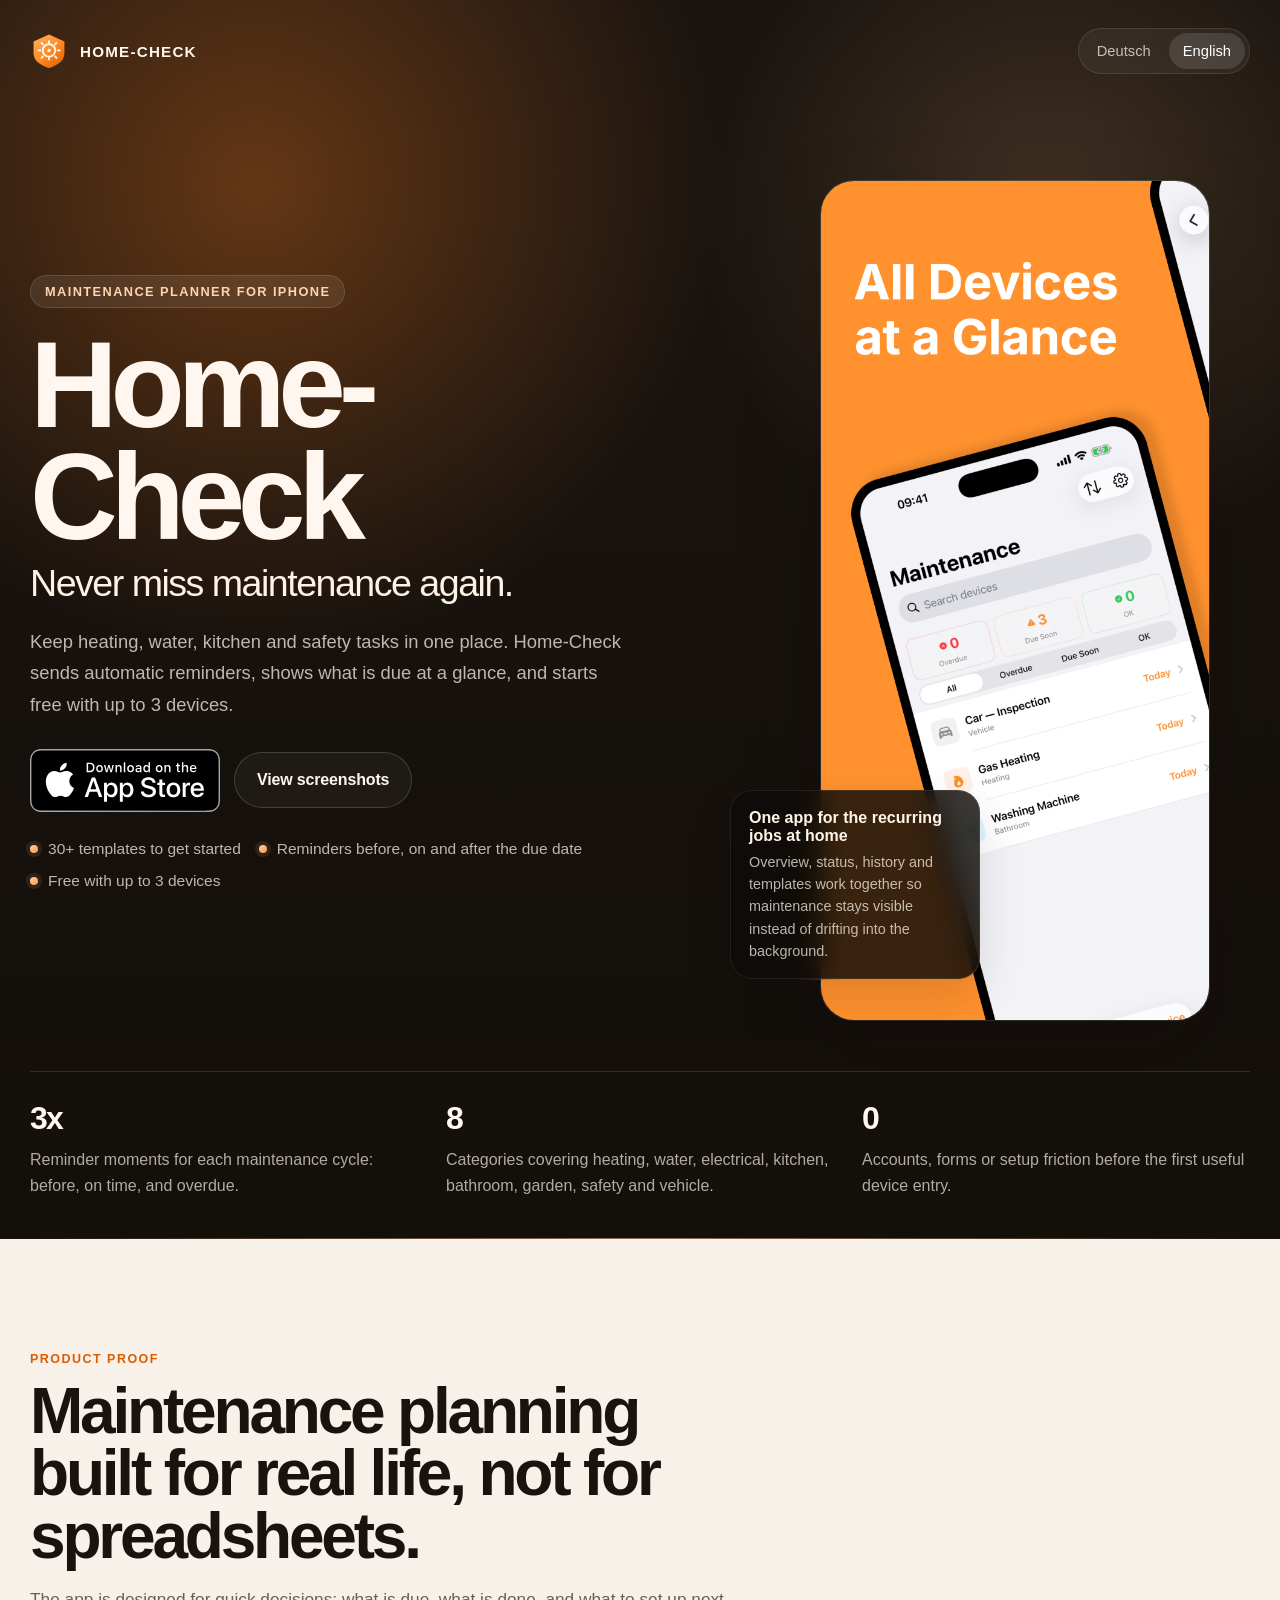
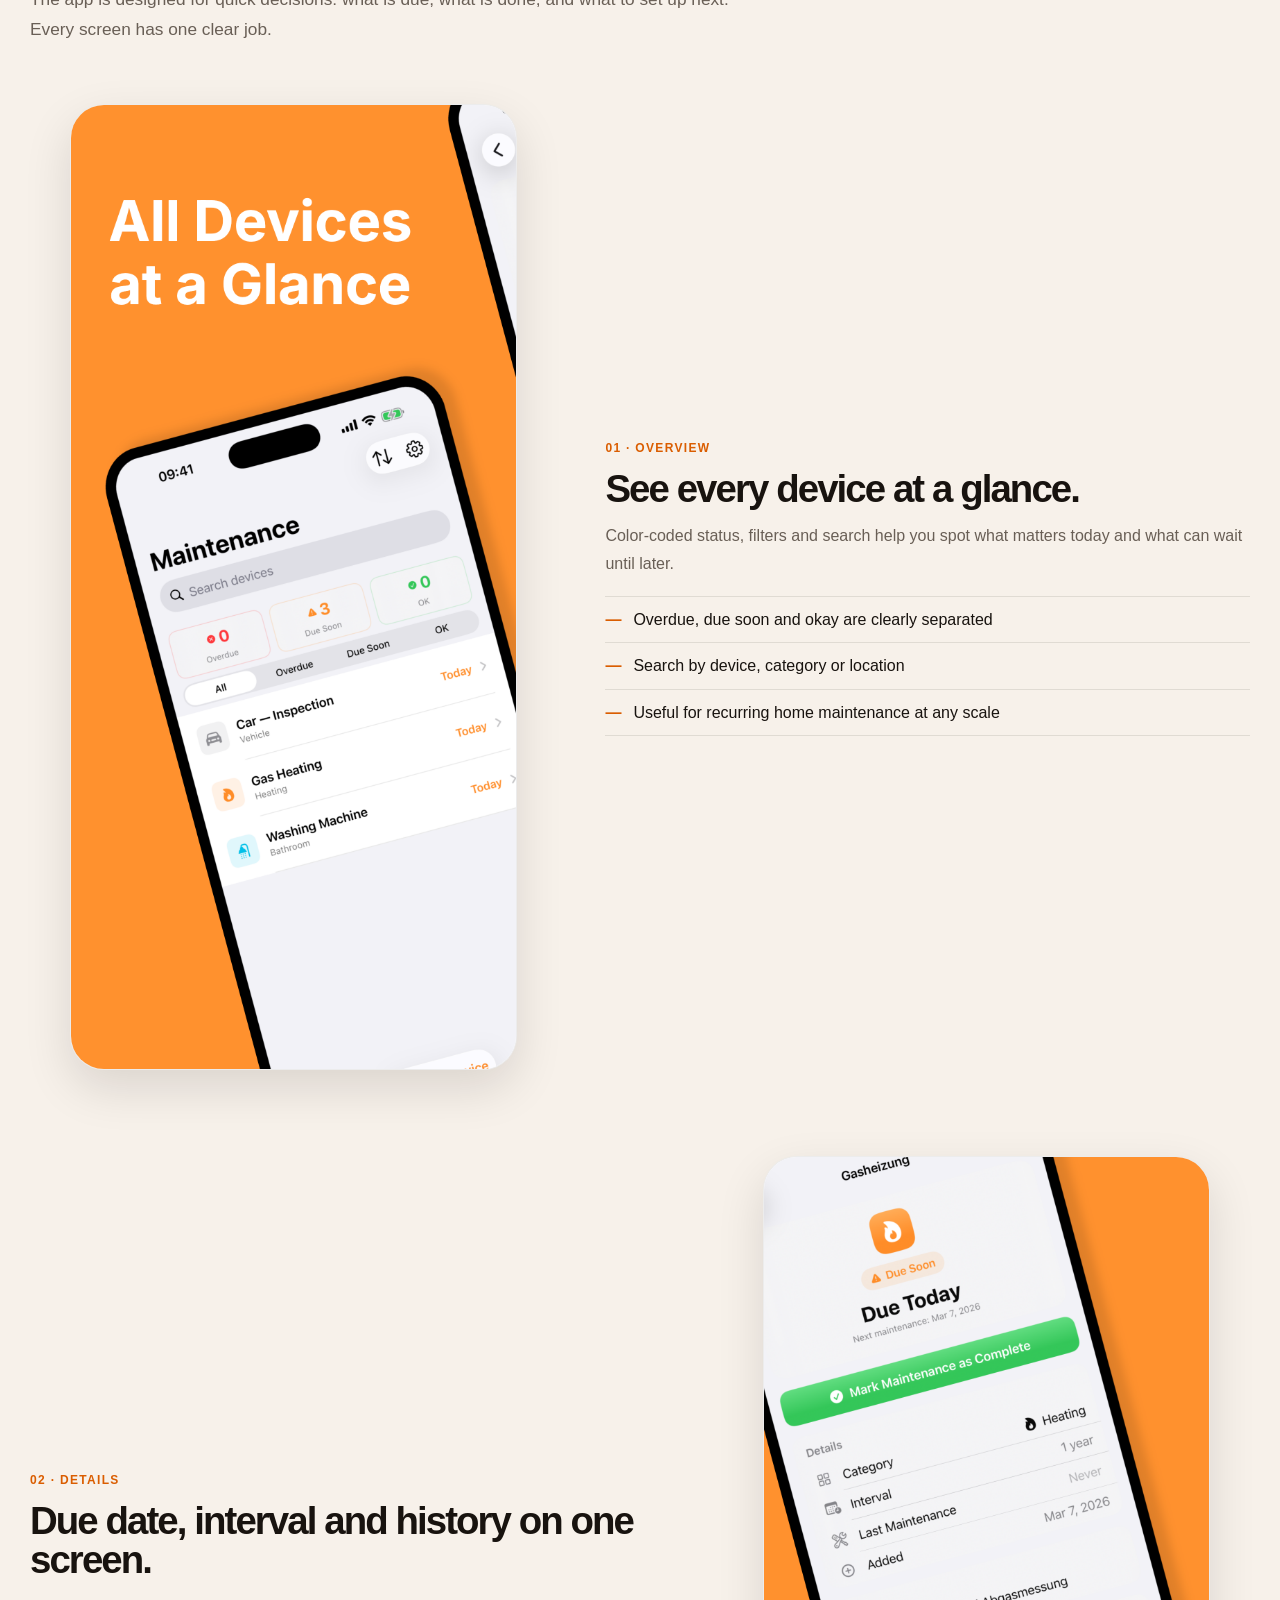
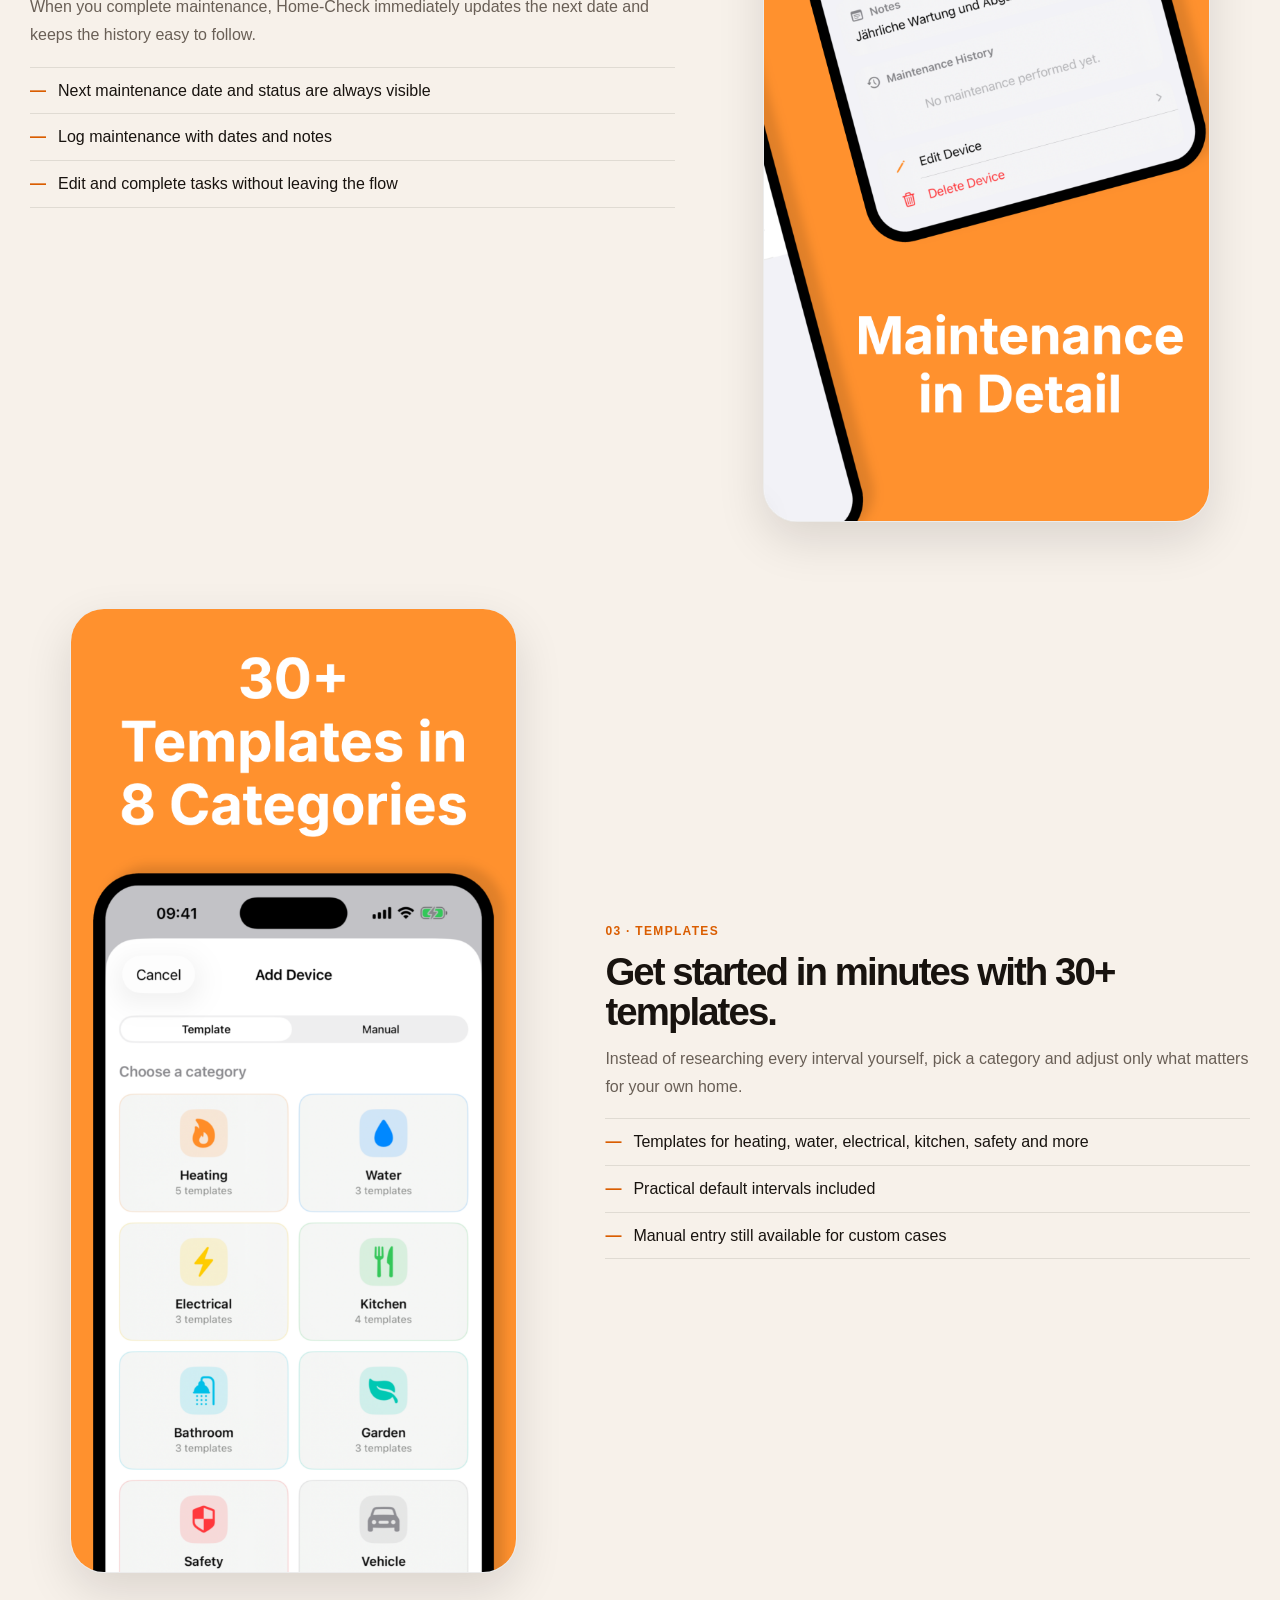
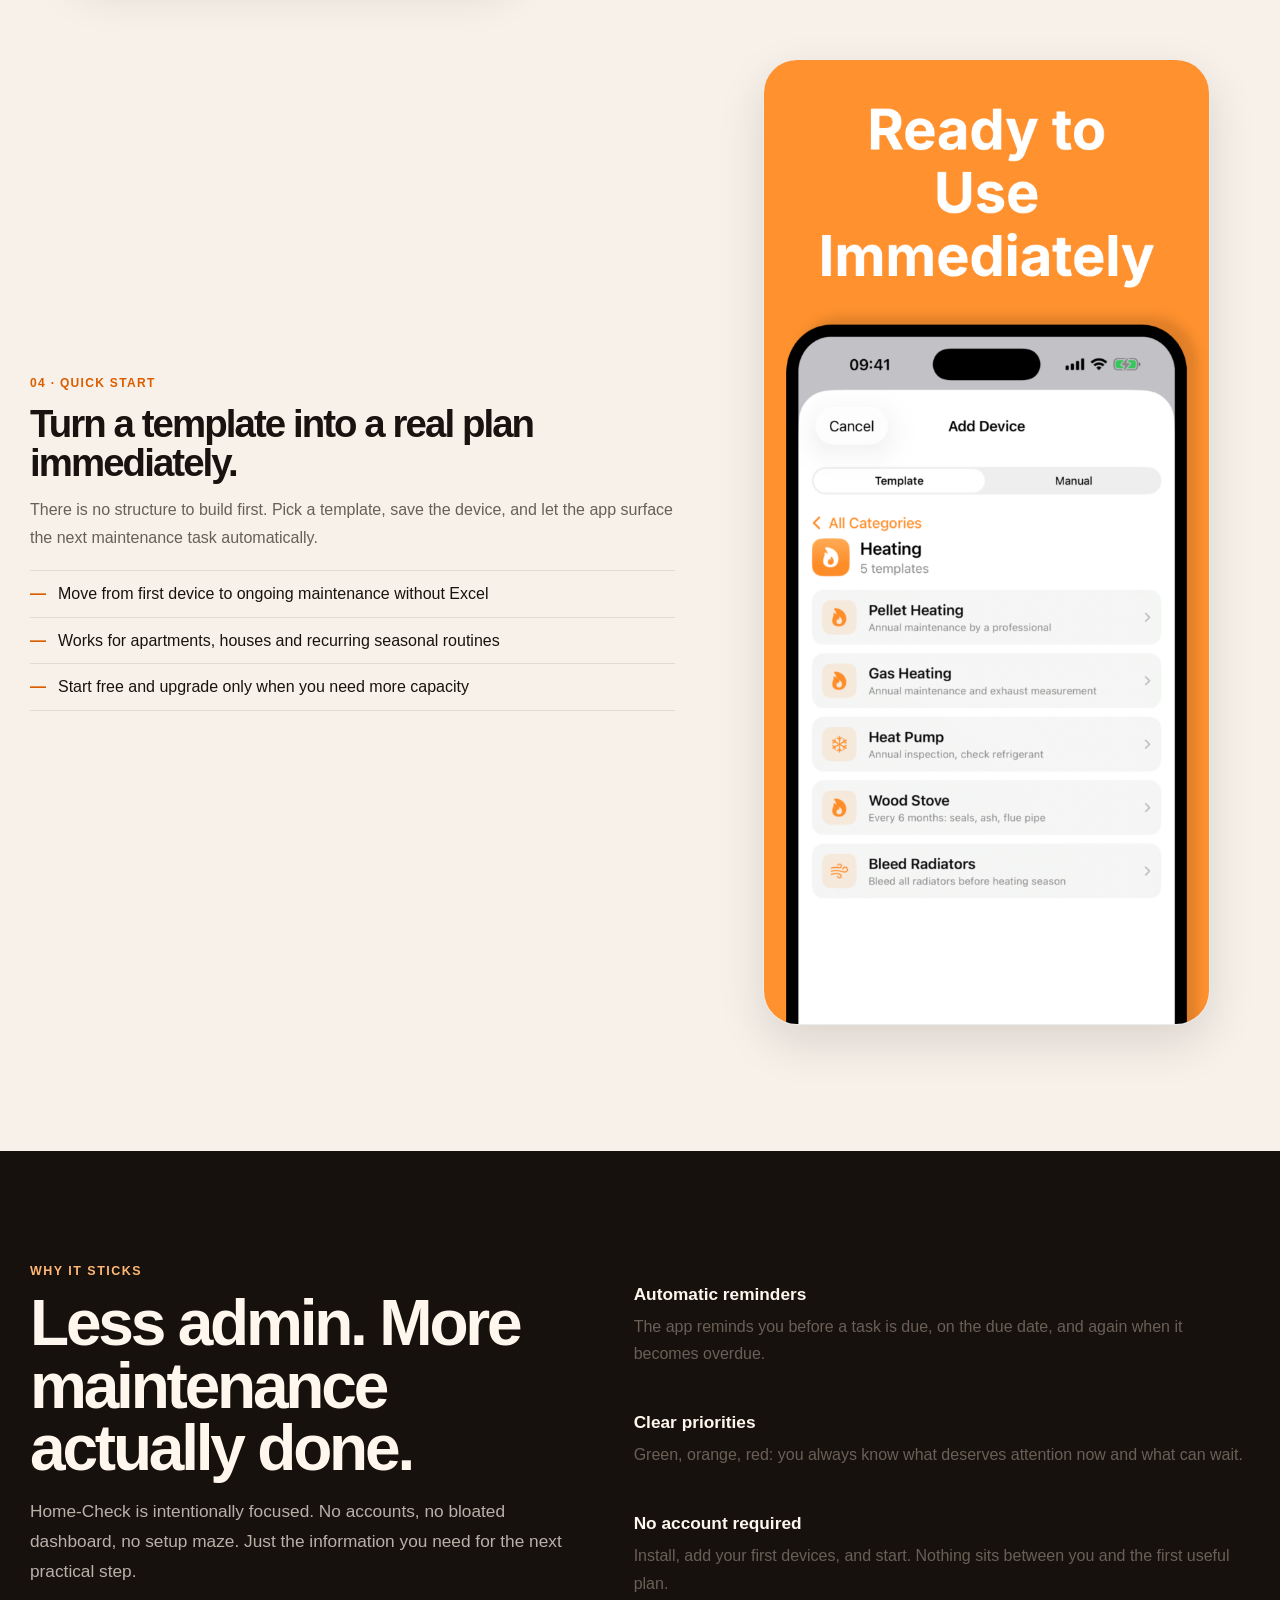
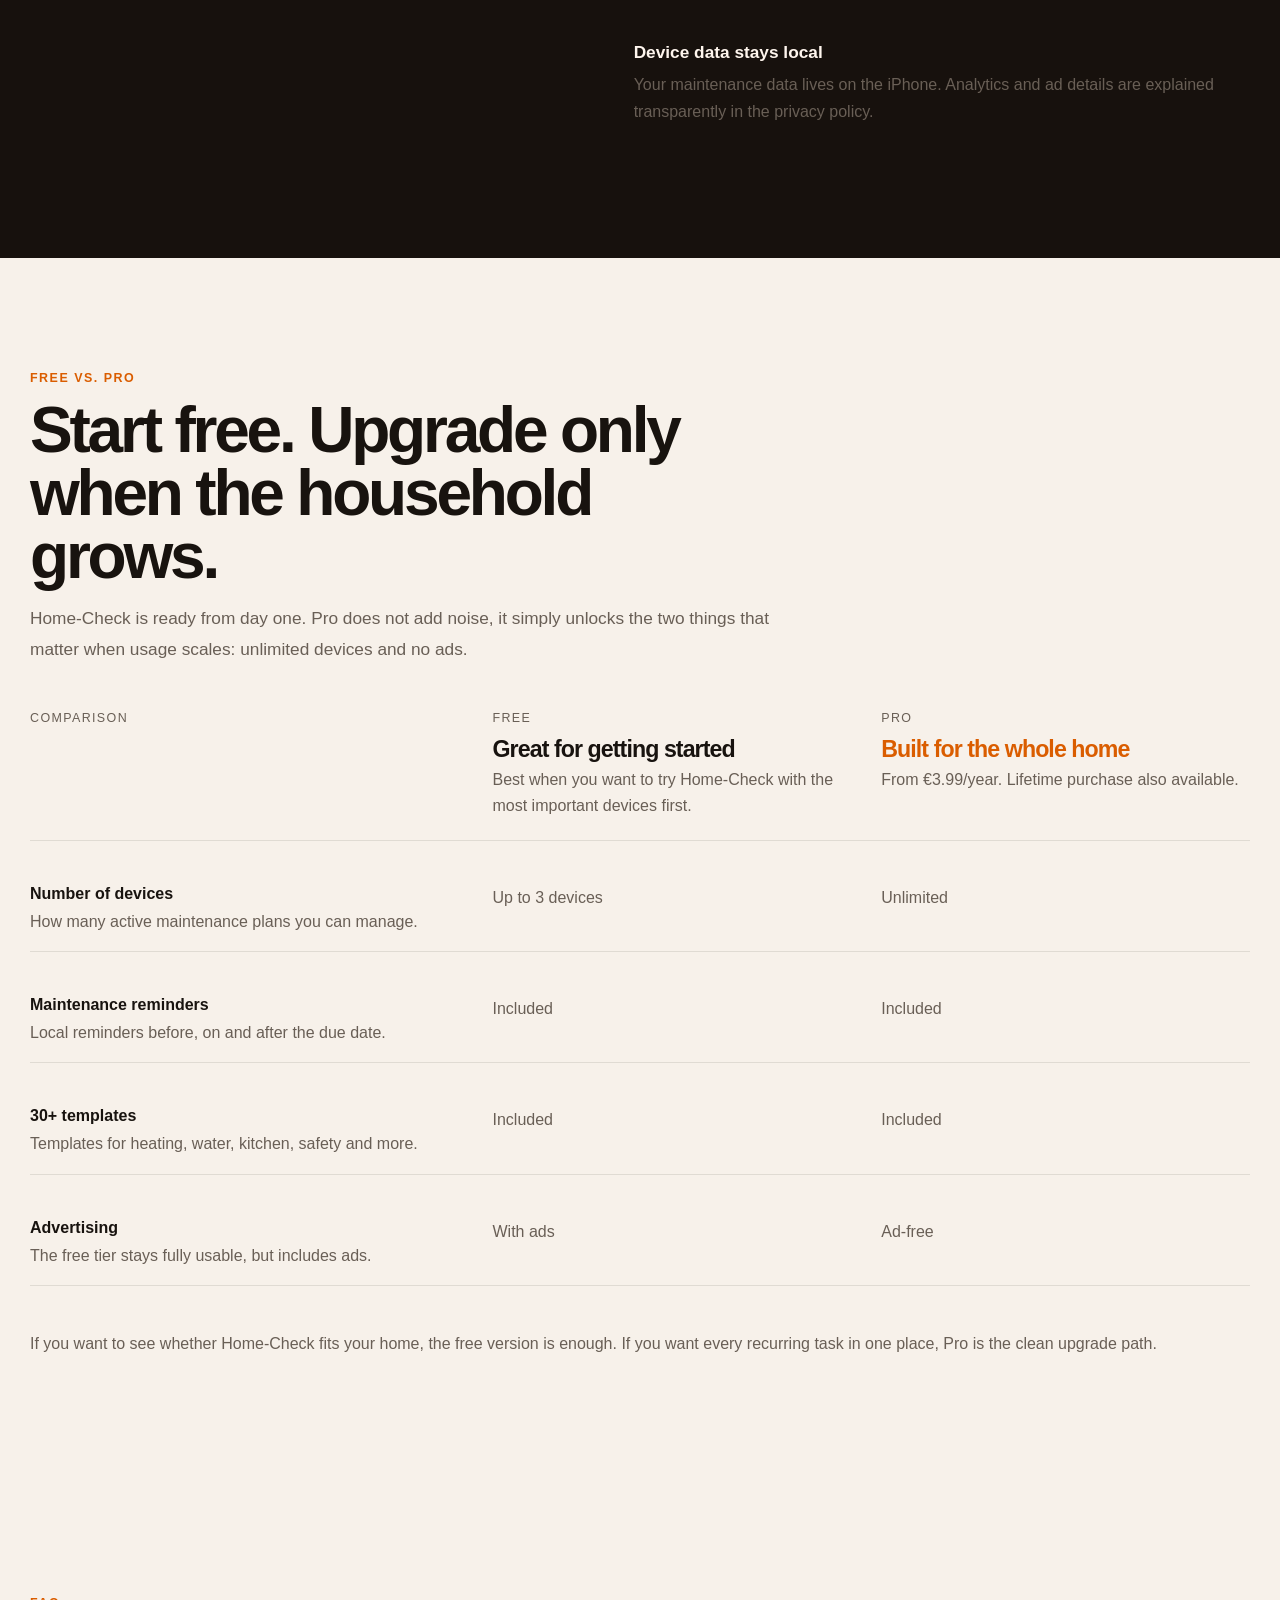
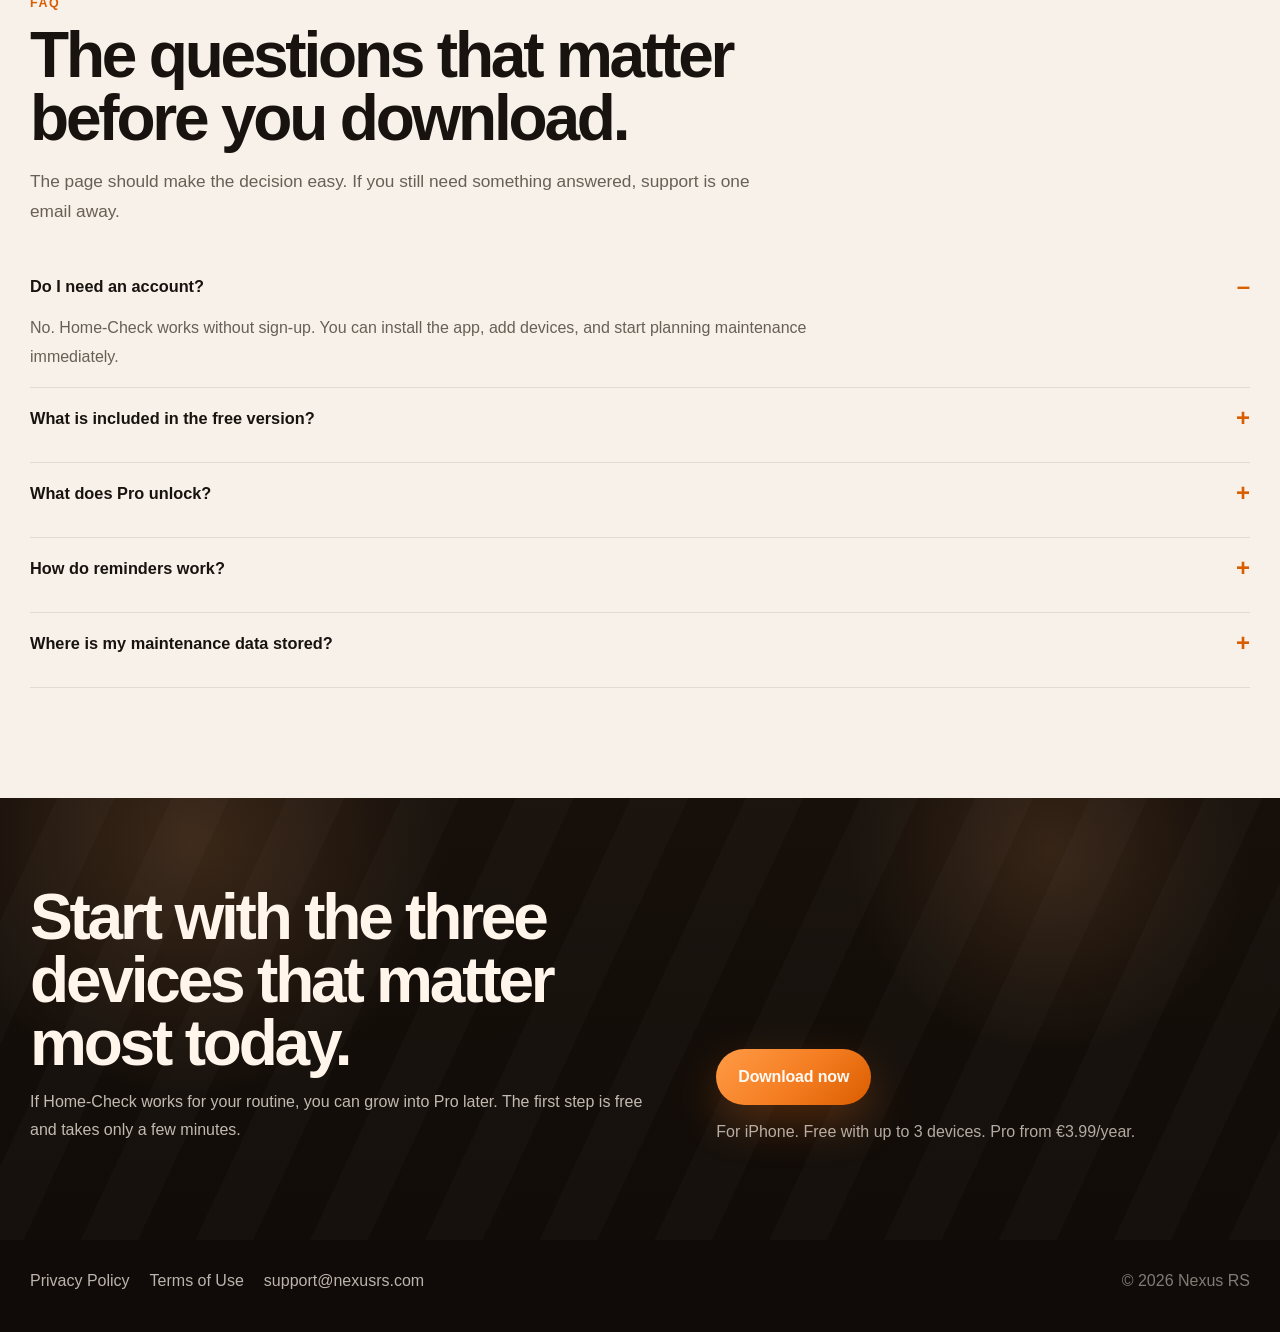
==== commit 712d13c9: "Refine hero layout and badge CTA" ====
--- a/en/index.html
+++ b/en/index.html
@@ -83,7 +83,9 @@
           <p class="hero-statement">Never miss maintenance again.</p>
           <p class="lede">Keep heating, water, kitchen and safety tasks in one place. Home-Check sends automatic reminders, shows what is due at a glance, and starts free with up to 3 devices.</p>
           <div class="hero-actions">
-            <a class="button button-primary" href="https://apps.apple.com/app/id6759220728">Download on the App Store</a>
+            <a class="app-store-badge-link" href="https://apps.apple.com/app/id6759220728" aria-label="Download on the App Store">
+              <img class="app-store-badge" src="/assets/app-store-badge.svg" alt="">
+            </a>
             <a class="button button-secondary" href="#screenshots">View screenshots</a>
           </div>
           <ul class="hero-meta" aria-label="Top benefits">
@@ -95,14 +97,8 @@
 
         <div class="hero-visual" aria-hidden="true" data-reveal>
           <div class="poster-stack">
-            <figure class="poster poster-main">
+            <figure class="poster poster-single">
               <img src="/assets/screenshots/en-overview.png" alt="">
-            </figure>
-            <figure class="poster poster-secondary">
-              <img src="/assets/screenshots/en-detail.png" alt="">
-            </figure>
-            <figure class="poster poster-tertiary">
-              <img src="/assets/screenshots/en-categories.png" alt="">
             </figure>
             <div class="poster-note">
               <strong>One app for the recurring jobs at home</strong>
--- a/assets/styles.css
+++ b/assets/styles.css
@@ -188,8 +188,27 @@
 .hero-actions {
   display: flex;
   flex-wrap: wrap;
+  align-items: center;
   gap: 14px;
   margin-bottom: 28px;
+}
+
+.app-store-badge-link {
+  display: inline-flex;
+  width: min(190px, 100%);
+  line-height: 0;
+  transition: transform 180ms ease, opacity 180ms ease;
+}
+
+.app-store-badge-link:hover {
+  transform: translateY(-2px);
+  opacity: 0.96;
+}
+
+.app-store-badge {
+  display: block;
+  width: 100%;
+  height: auto;
 }
 
 .button {
@@ -255,8 +274,9 @@
 
 .poster-stack {
   position: relative;
-  width: min(560px, 100%);
+  width: min(520px, 100%);
   margin-left: auto;
+  padding-top: 36px;
 }
 
 .poster {
@@ -274,31 +294,17 @@
   object-fit: cover;
 }
 
-.poster-main {
-  width: 74%;
-  top: 0;
-  right: 0;
-  transform: rotate(5deg);
-}
-
-.poster-secondary {
-  width: 44%;
-  top: 120px;
-  left: 0;
-  transform: rotate(-9deg);
-}
-
-.poster-tertiary {
-  width: 50%;
-  right: 58px;
-  bottom: 0;
-  transform: rotate(-2deg);
+.poster-single {
+  position: relative;
+  width: min(390px, 78%);
+  margin-left: auto;
+  transform: rotate(0);
 }
 
 .poster-note {
   position: absolute;
-  left: 24px;
-  bottom: 36px;
+  left: 0;
+  bottom: 42px;
   z-index: 2;
   width: min(250px, 48%);
   padding: 18px 18px 16px;
@@ -745,7 +751,7 @@
   }
 
   .hero-visual {
-    min-height: 620px;
+    min-height: 560px;
   }
 
   .poster-stack {
@@ -786,25 +792,11 @@
   }
 
   .hero-visual {
-    min-height: 520px;
-  }
-
-  .poster-main {
-    width: 78%;
-  }
-
-  .poster-secondary {
-    width: 47%;
-    top: 88px;
-  }
-
-  .poster-tertiary {
-    width: 56%;
-    right: 24px;
+    min-height: 500px;
   }
 
   .poster-note {
-    width: 58%;
+    width: min(280px, 56%);
     left: 12px;
     bottom: 20px;
   }
@@ -834,13 +826,17 @@
     width: 100%;
   }
 
+  .app-store-badge-link {
+    width: min(190px, 100%);
+  }
+
   .hero-actions,
   .cta-actions {
     width: 100%;
   }
 
   .hero-visual {
-    min-height: 420px;
+    min-height: 0;
   }
 
   .poster {
@@ -855,23 +851,10 @@
     margin-top: 26px;
   }
 
-  .poster-main {
+  .poster-single {
     position: relative;
-    right: auto;
-    transform: rotate(3deg);
-    width: 84%;
-    margin-left: auto;
-  }
-
-  .poster-secondary {
-    width: 52%;
-    top: 66px;
-  }
-
-  .poster-tertiary {
-    width: 66%;
-    right: 0;
-    bottom: 18px;
+    width: min(320px, 88%);
+    margin: 0 auto;
   }
 
   .section-head h2,
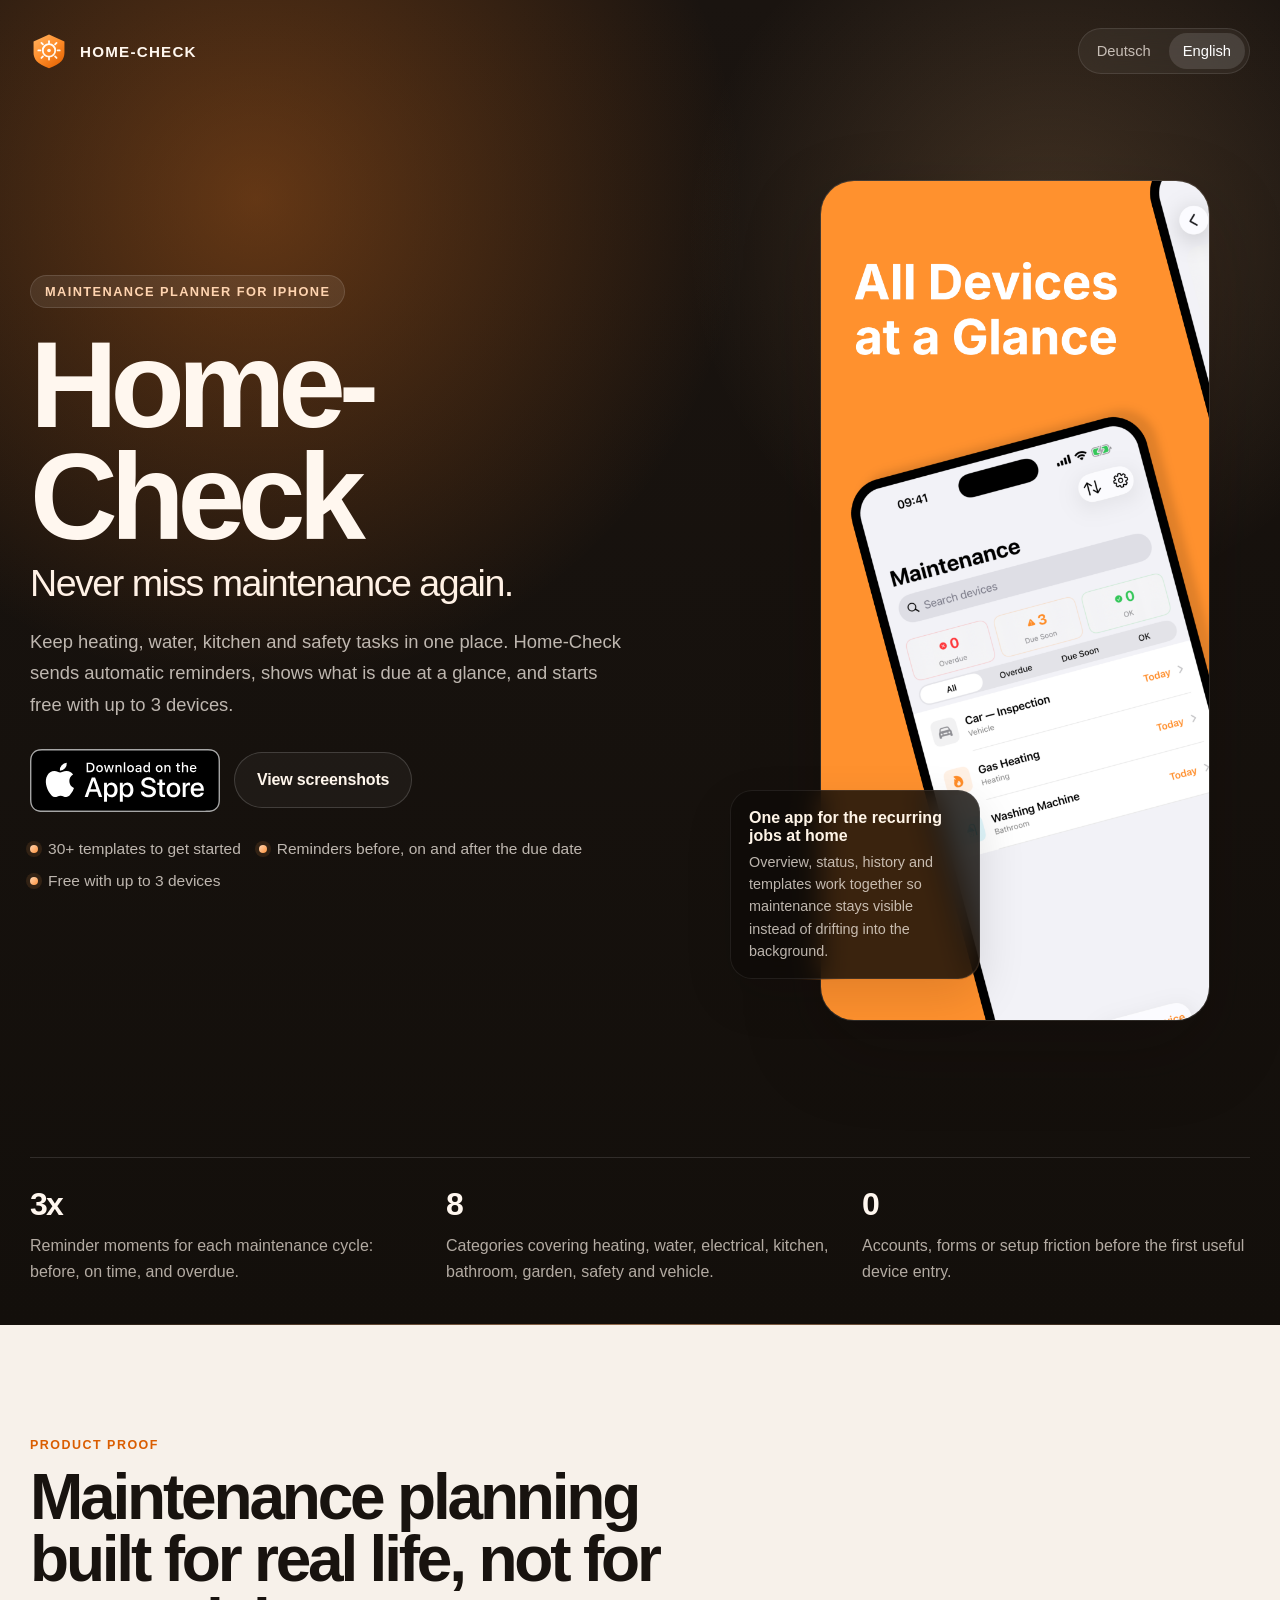
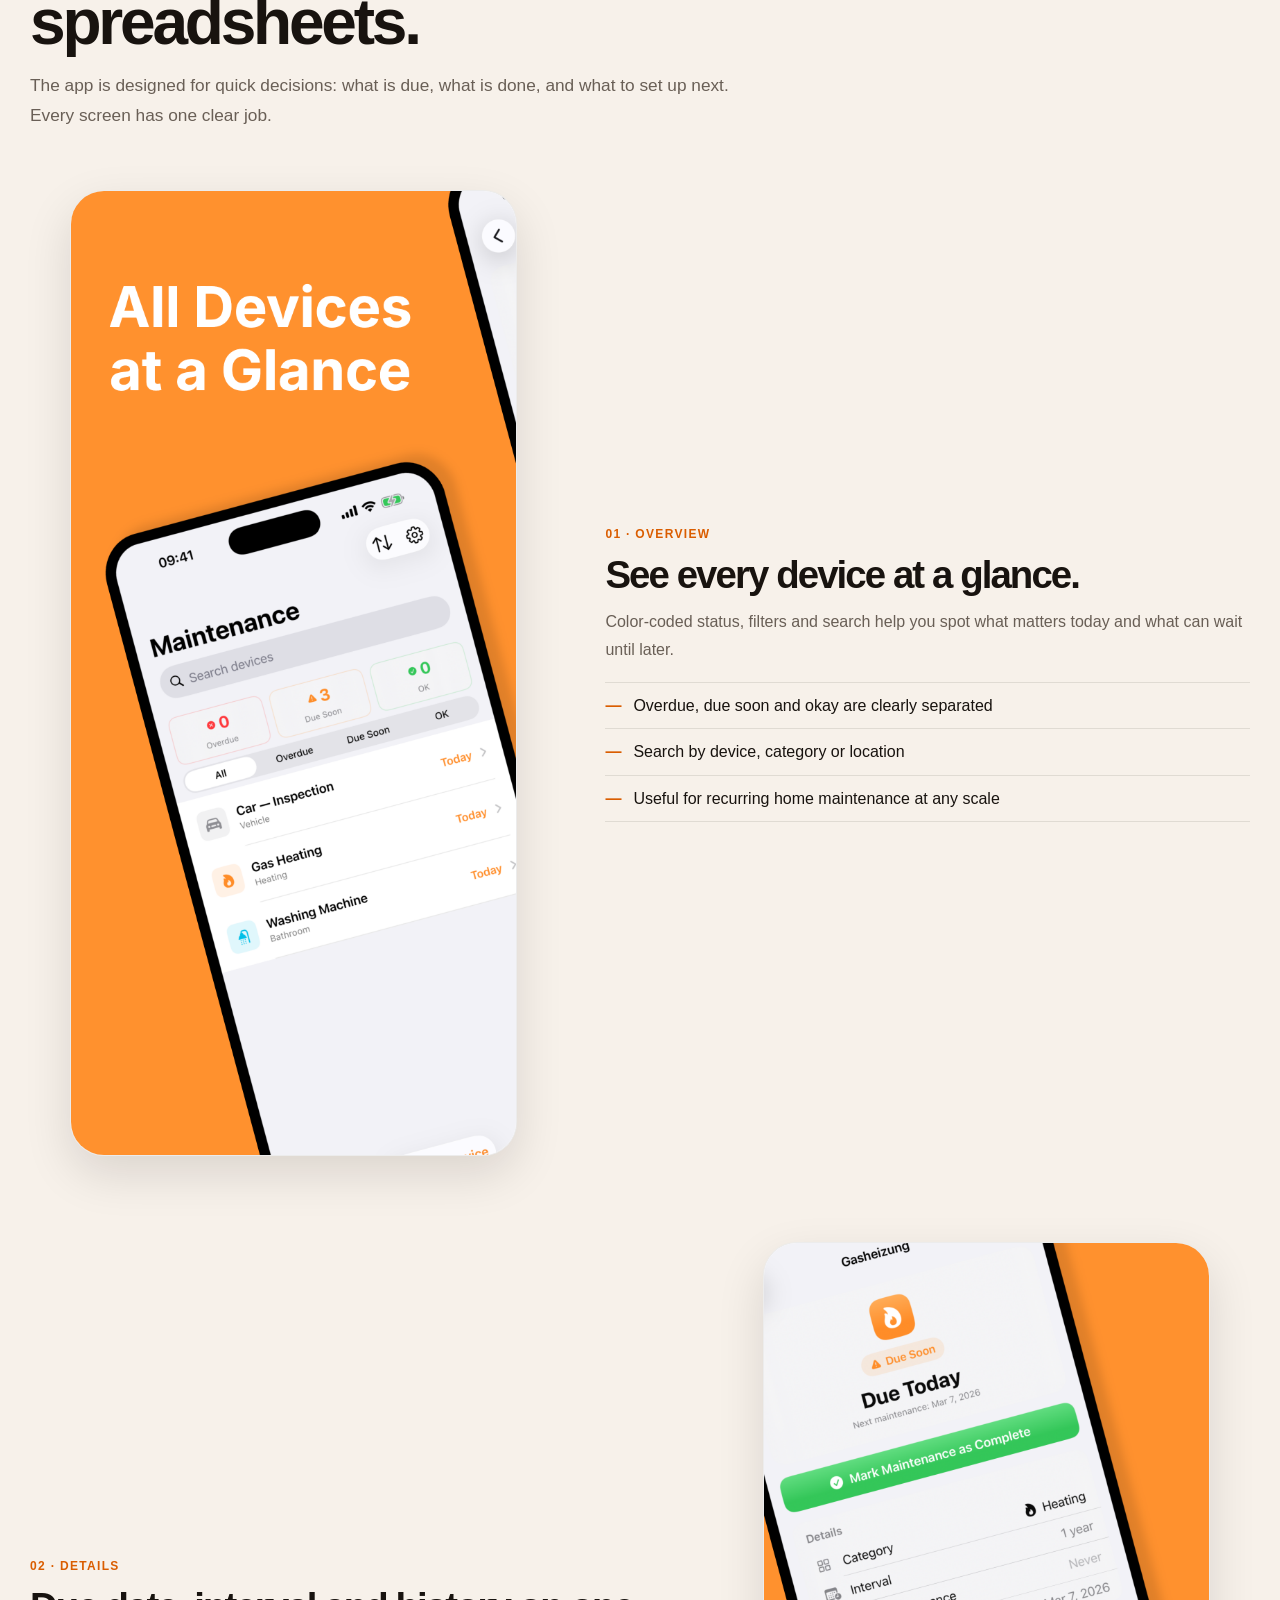
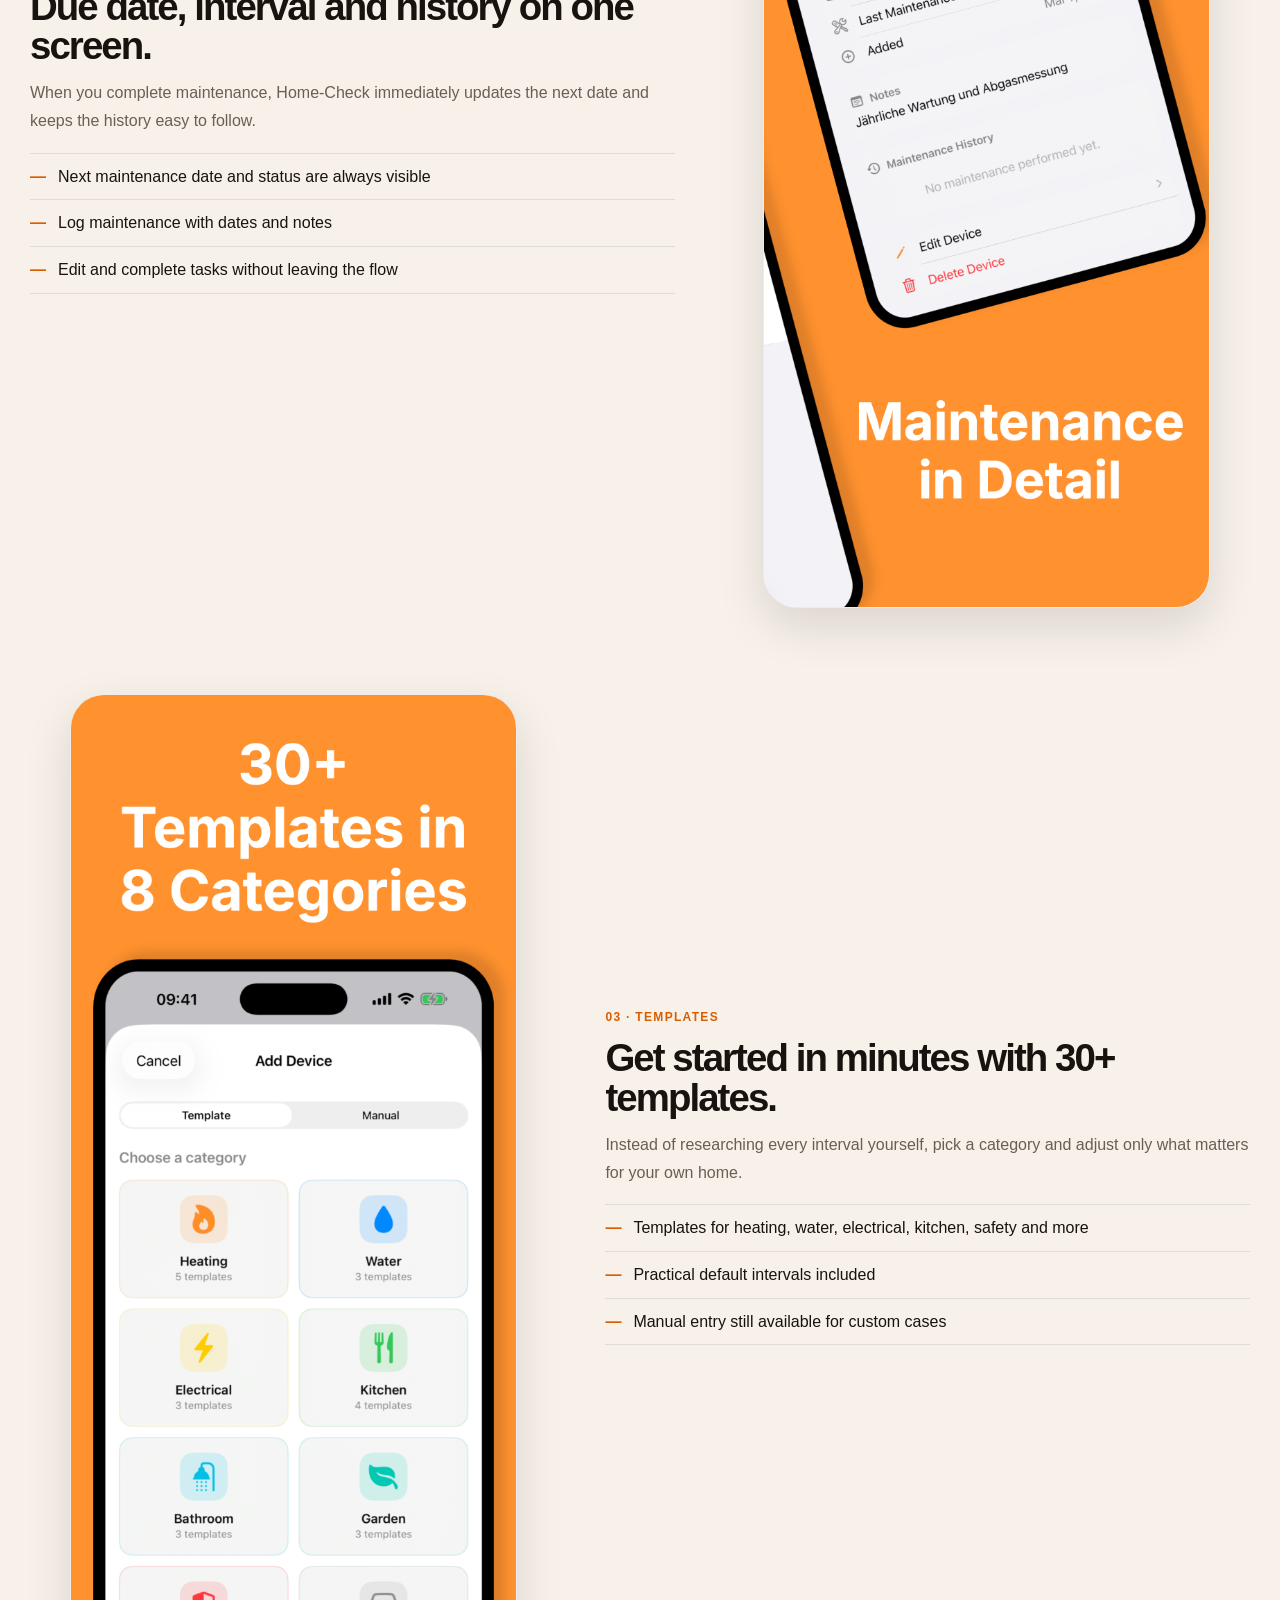
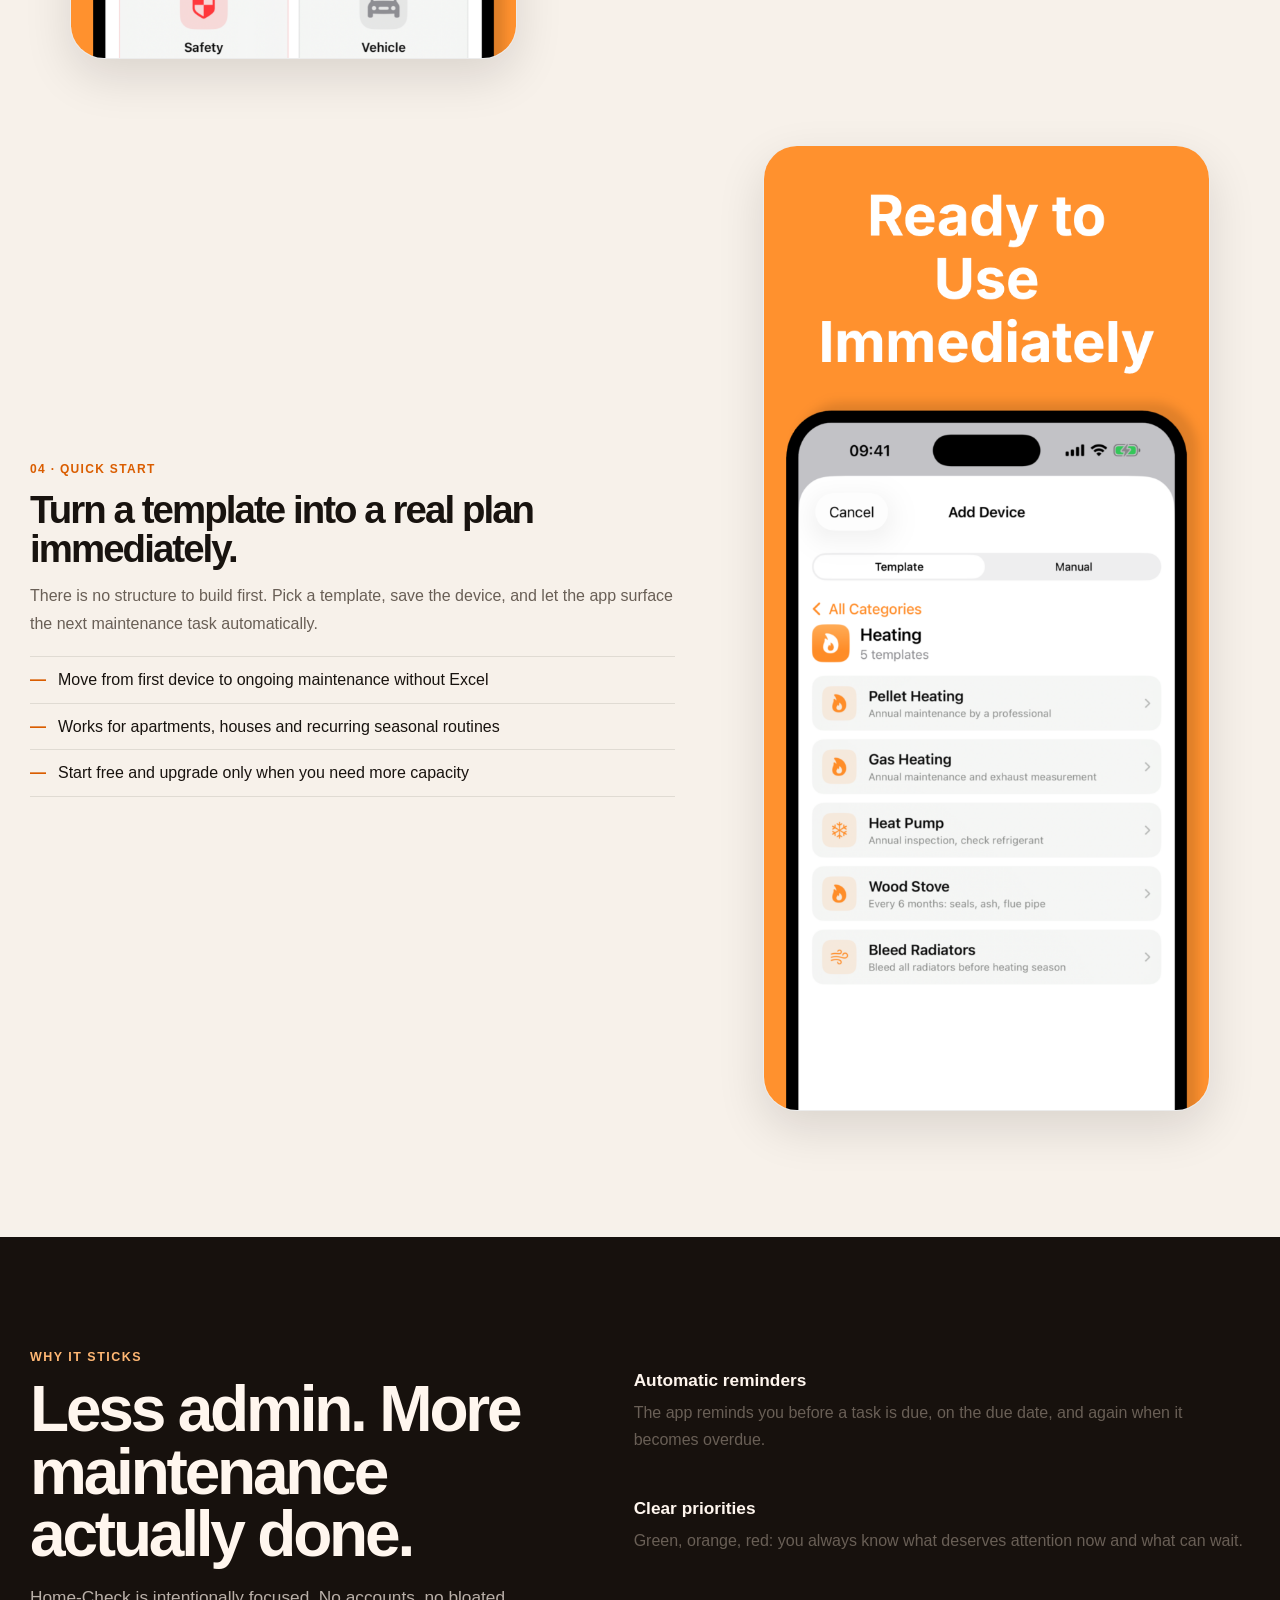
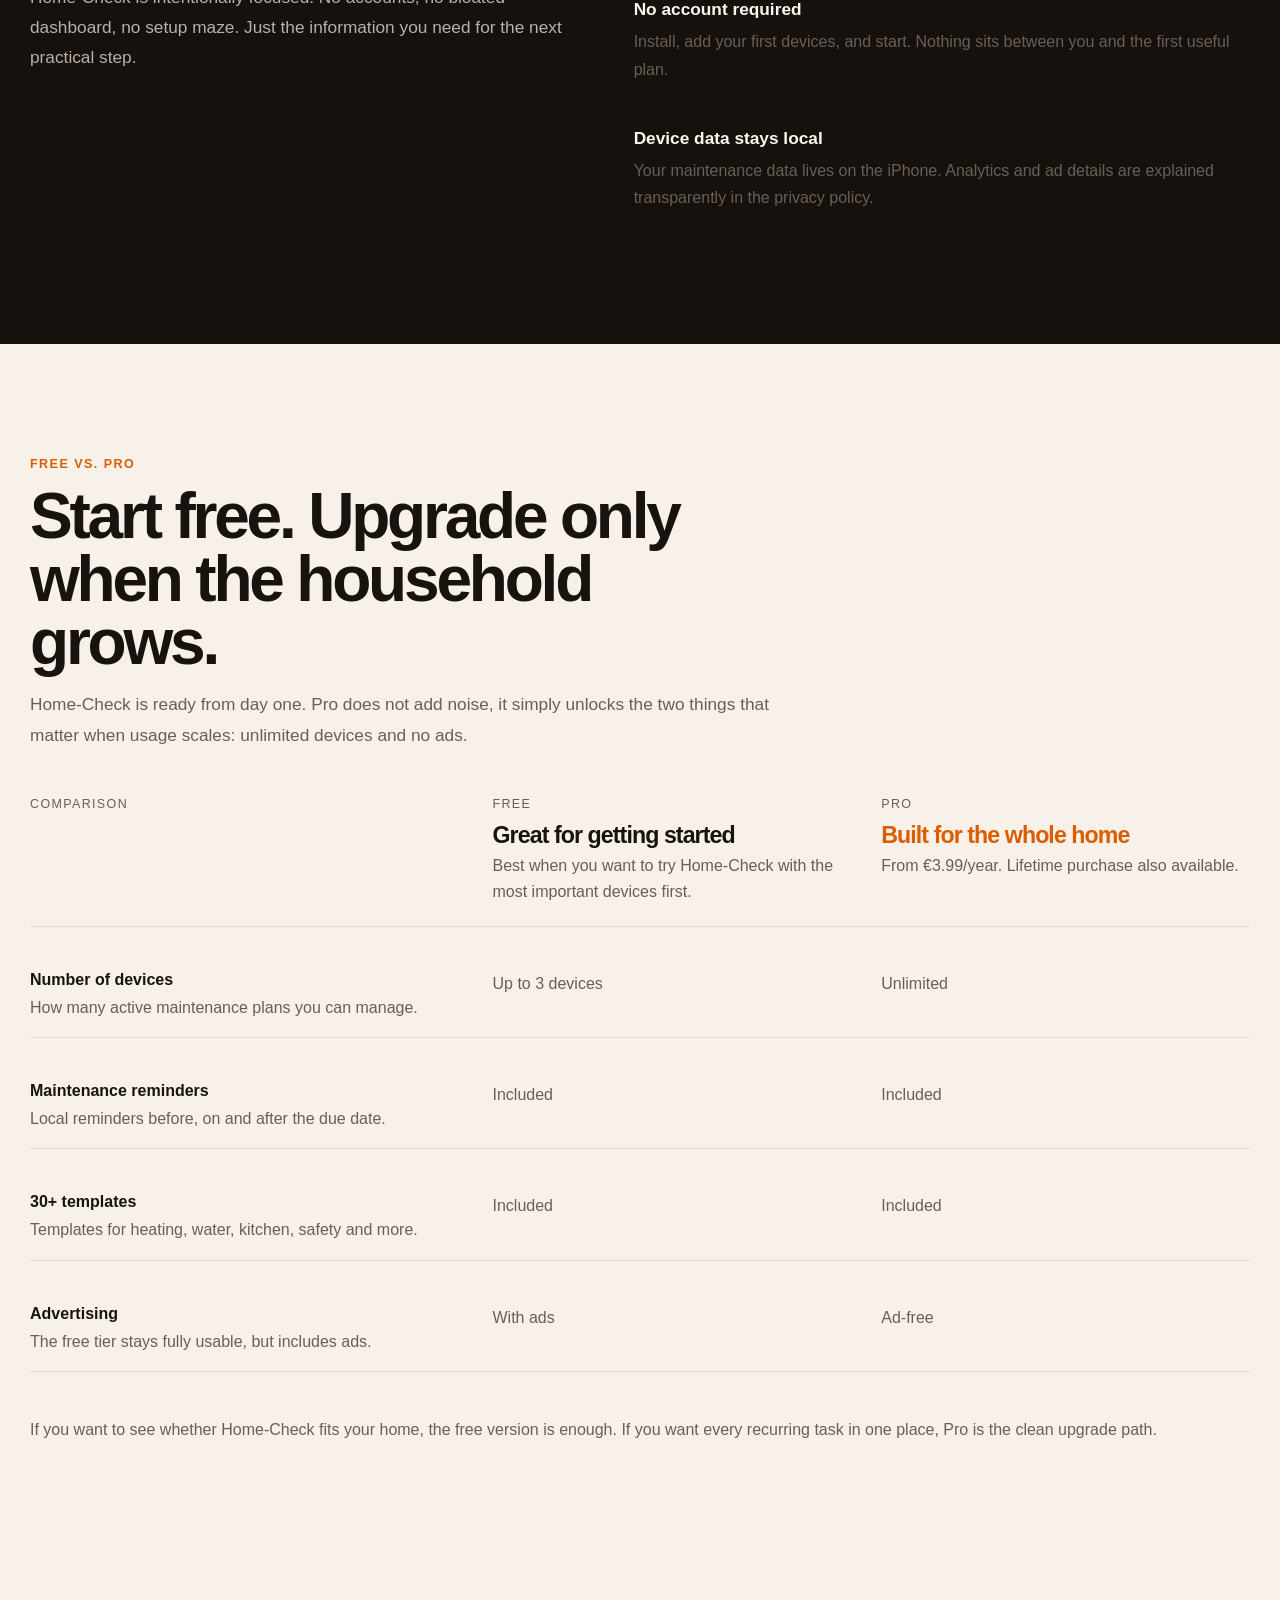
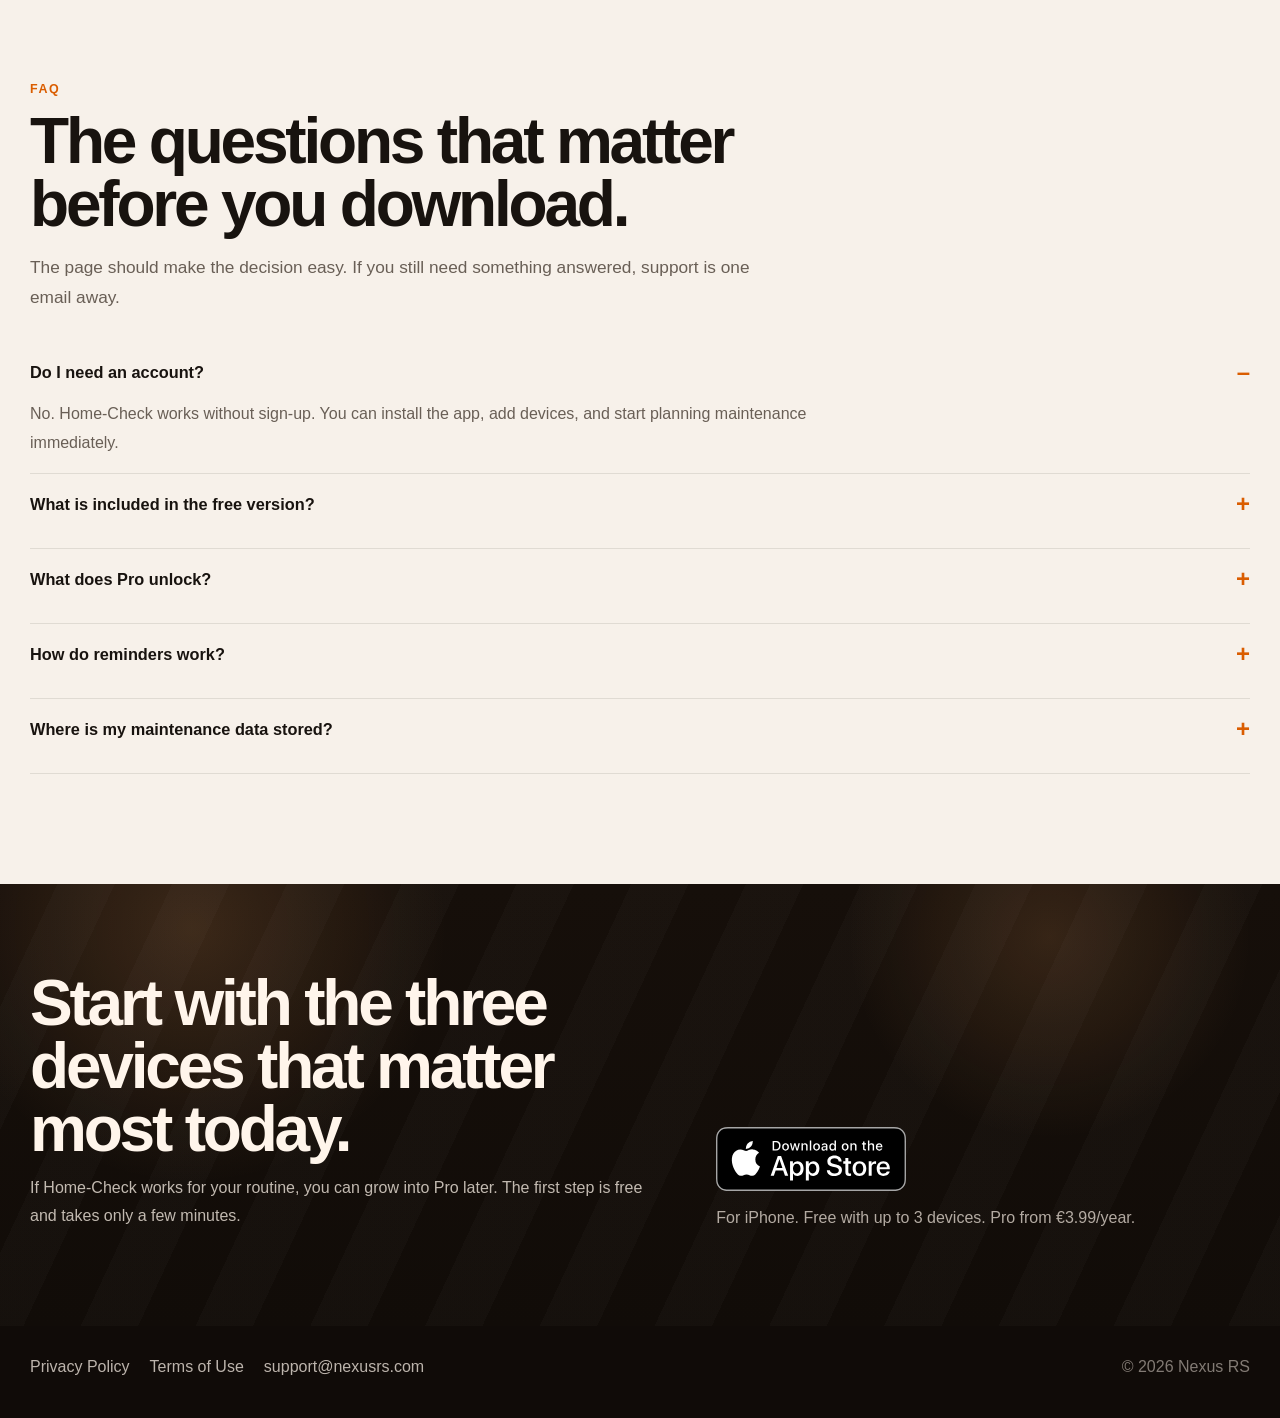
==== commit d330554f: "Adjust hero spacing and footer badge" ====
--- a/en/index.html
+++ b/en/index.html
@@ -335,7 +335,9 @@
           <p>If Home-Check works for your routine, you can grow into Pro later. The first step is free and takes only a few minutes.</p>
         </div>
         <div class="cta-actions" data-reveal>
-          <a class="button button-primary" href="https://apps.apple.com/app/id6759220728">Download now</a>
+          <a class="app-store-badge-link" href="https://apps.apple.com/app/id6759220728" aria-label="Download on the App Store">
+            <img class="app-store-badge" src="/assets/app-store-badge.svg" alt="">
+          </a>
           <span class="hint">For iPhone. Free with up to 3 devices. Pro from €3.99/year.</span>
         </div>
       </div>
--- a/assets/styles.css
+++ b/assets/styles.css
@@ -138,7 +138,7 @@
   gap: 48px;
   align-items: center;
   min-height: calc(100svh - 110px);
-  padding-bottom: 34px;
+  padding-bottom: 120px;
 }
 
 .eyebrow {
@@ -269,7 +269,7 @@
 
 .hero-visual {
   position: relative;
-  min-height: 720px;
+  min-height: 840px;
 }
 
 .poster-stack {
@@ -751,7 +751,7 @@
   }
 
   .hero-visual {
-    min-height: 560px;
+    min-height: 720px;
   }
 
   .poster-stack {
@@ -781,6 +781,7 @@
   .hero-grid {
     min-height: auto;
     gap: 36px;
+    padding-bottom: 72px;
   }
 
   .hero-copy h1 {
@@ -792,7 +793,7 @@
   }
 
   .hero-visual {
-    min-height: 500px;
+    min-height: 640px;
   }
 
   .poster-note {
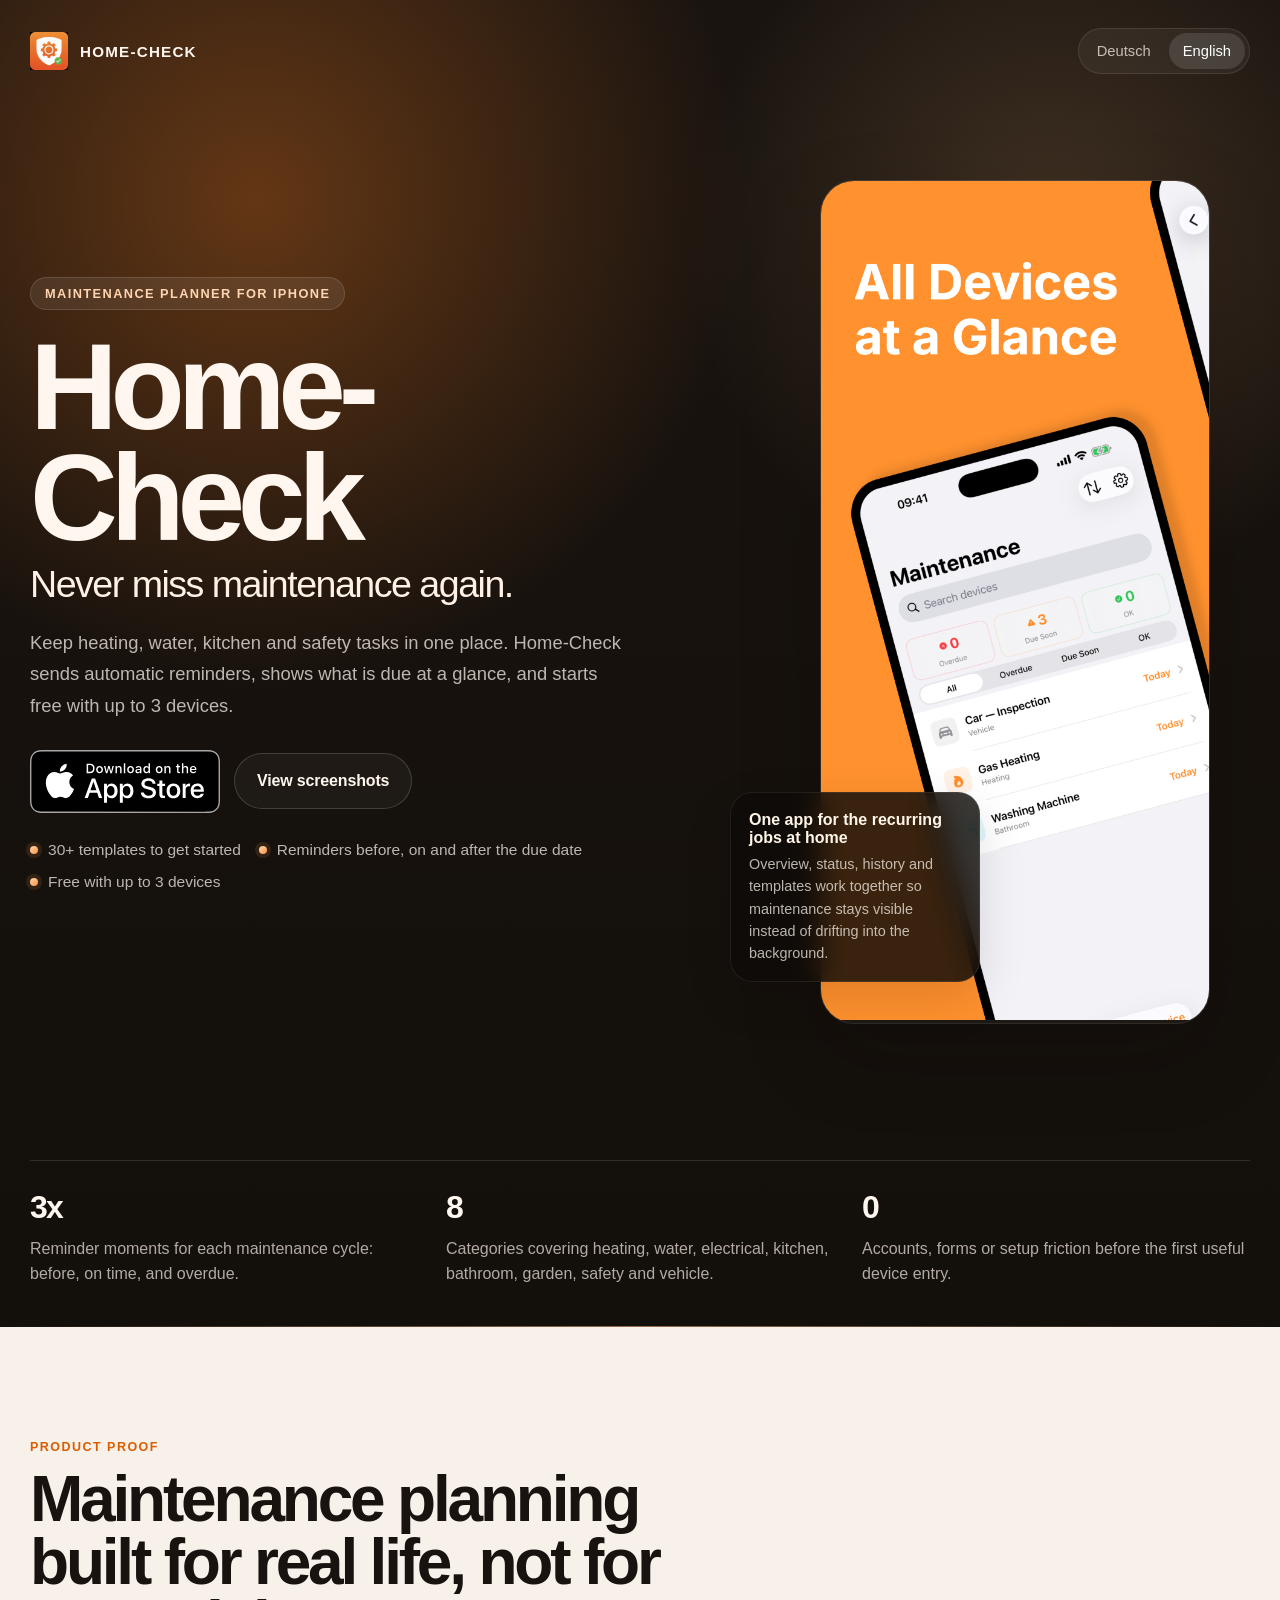
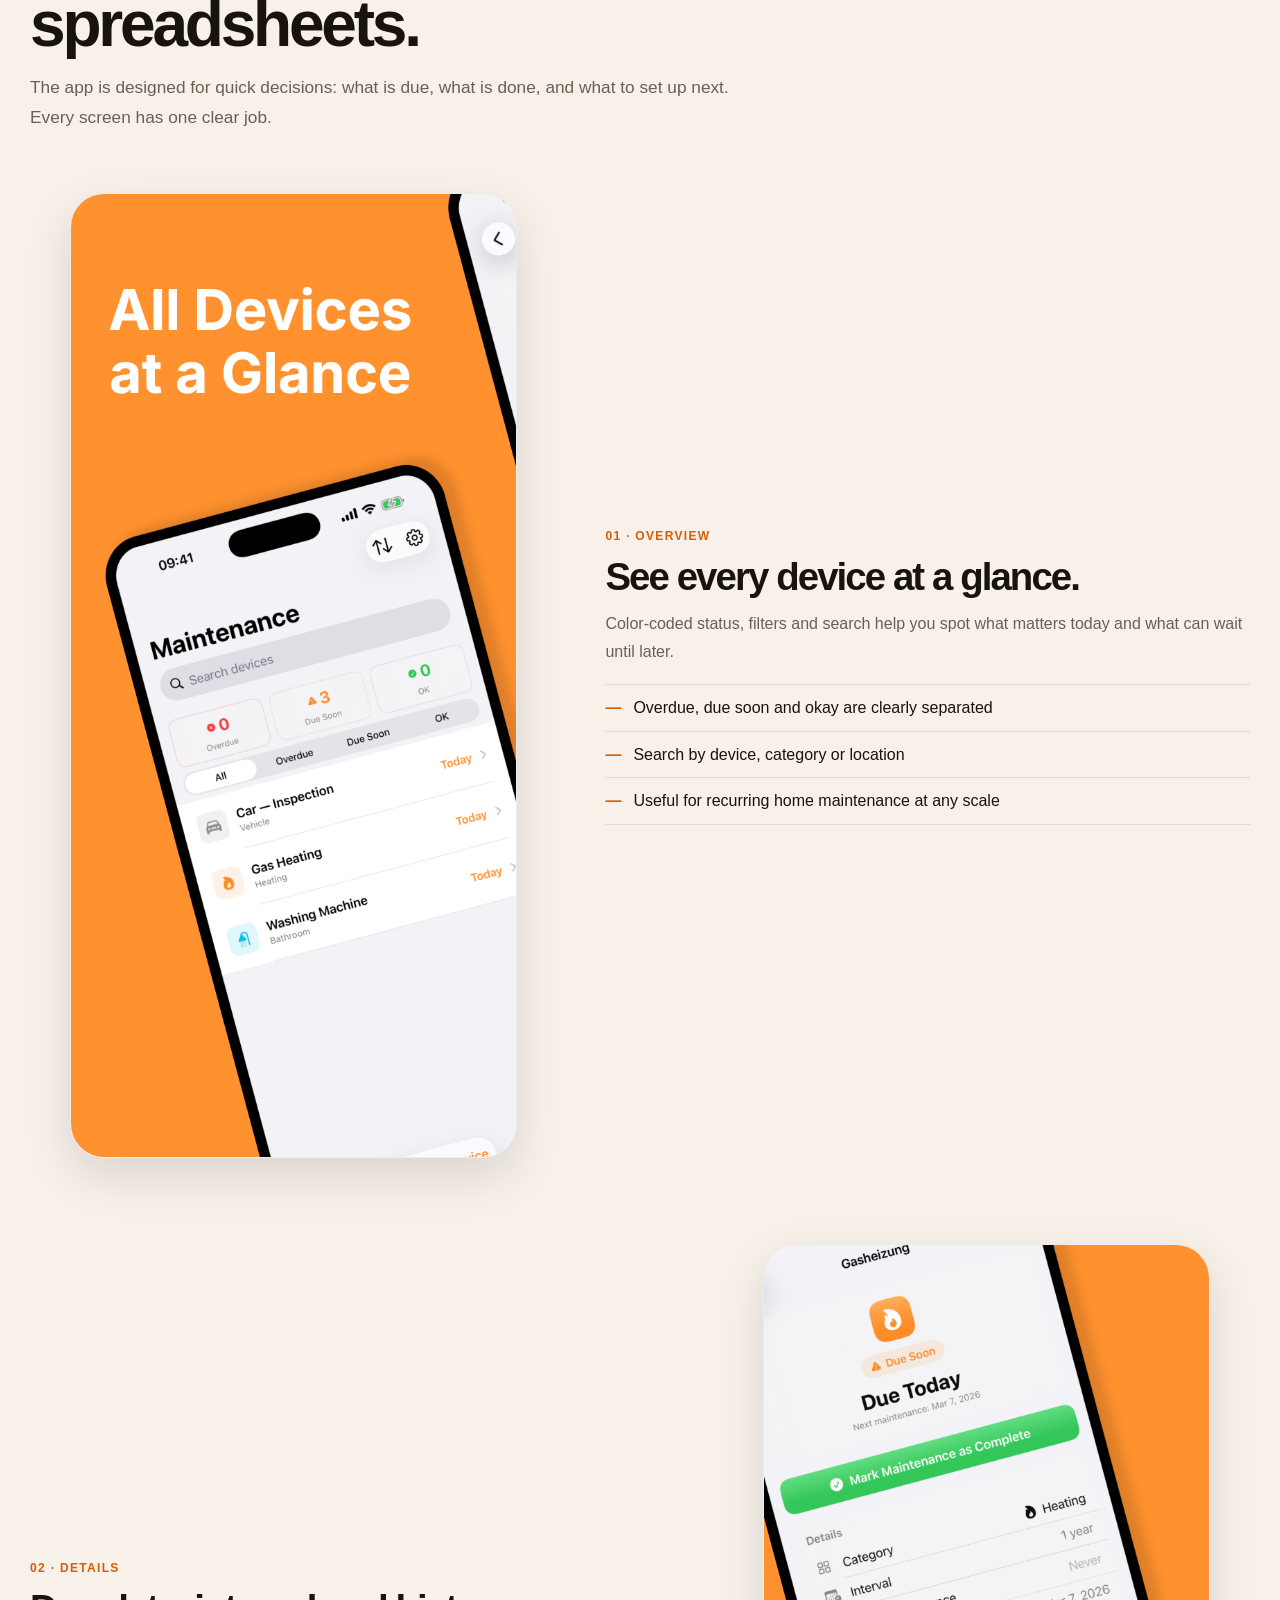
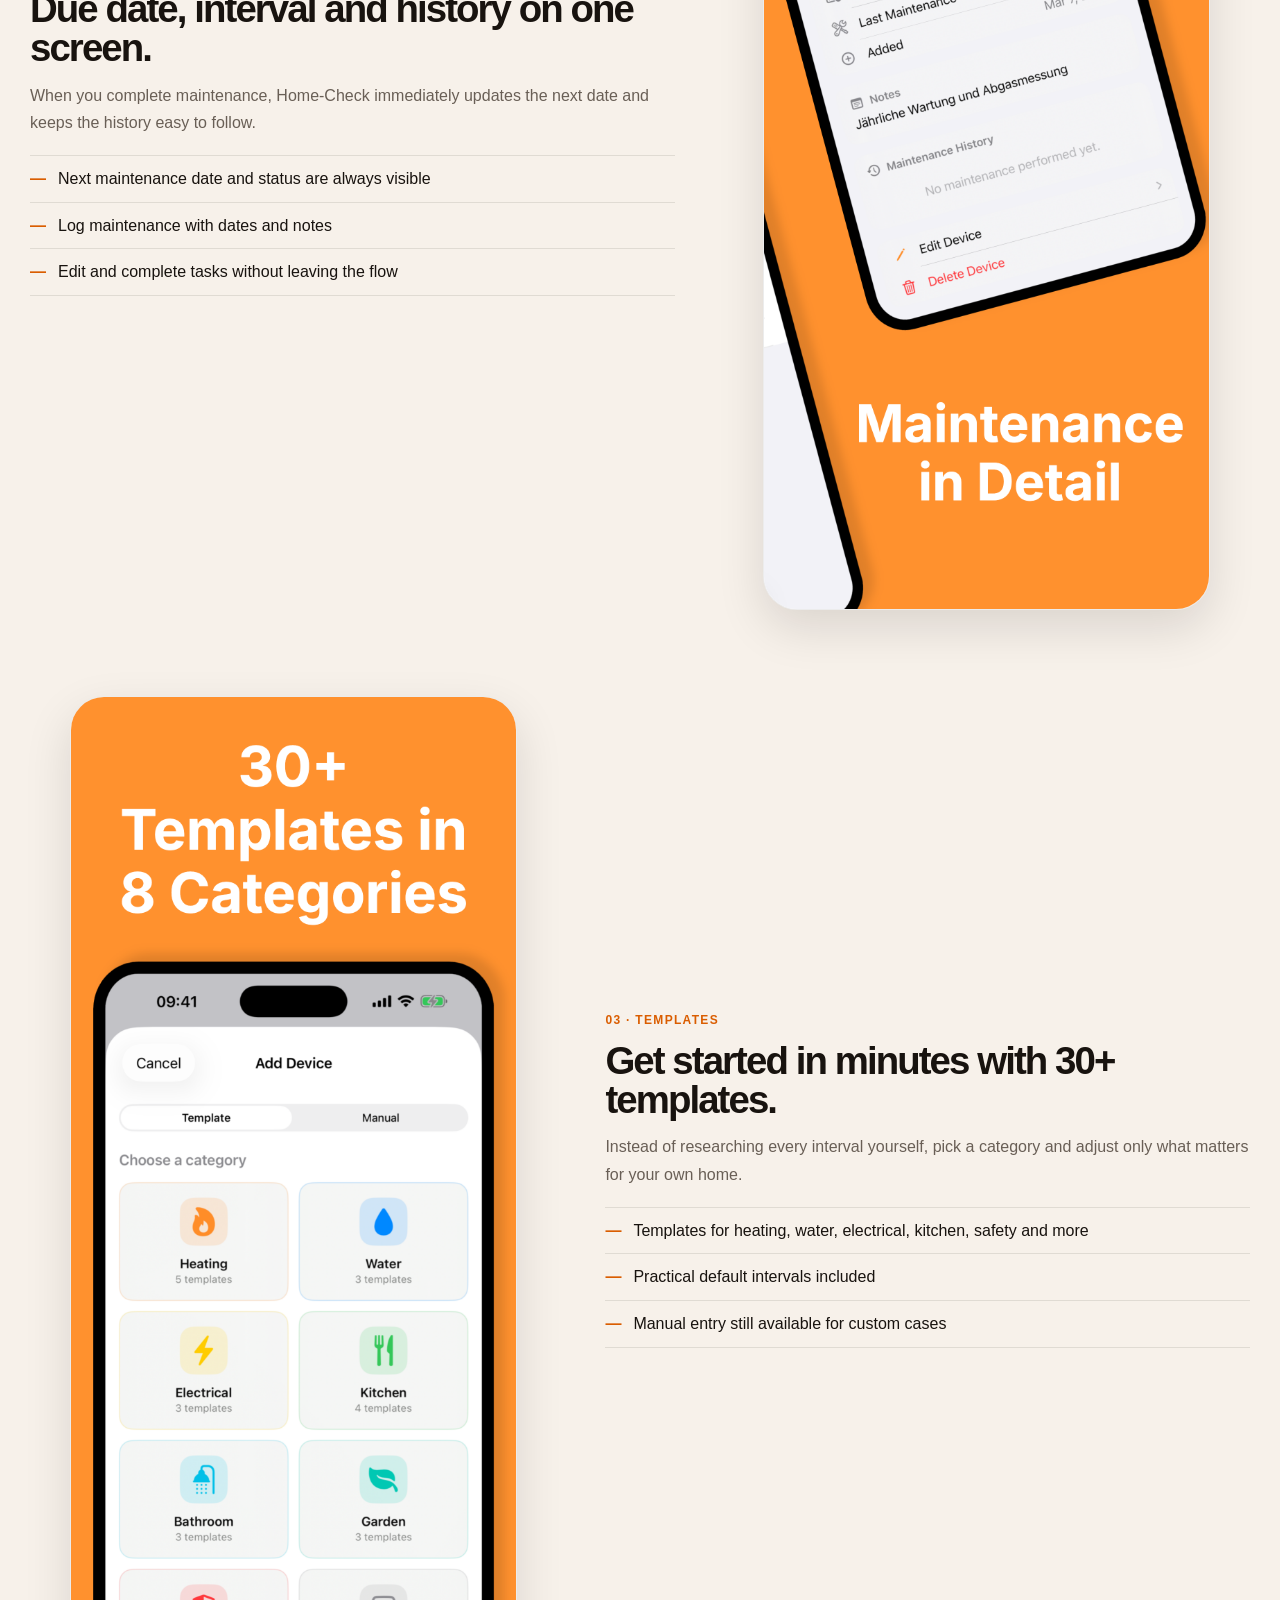
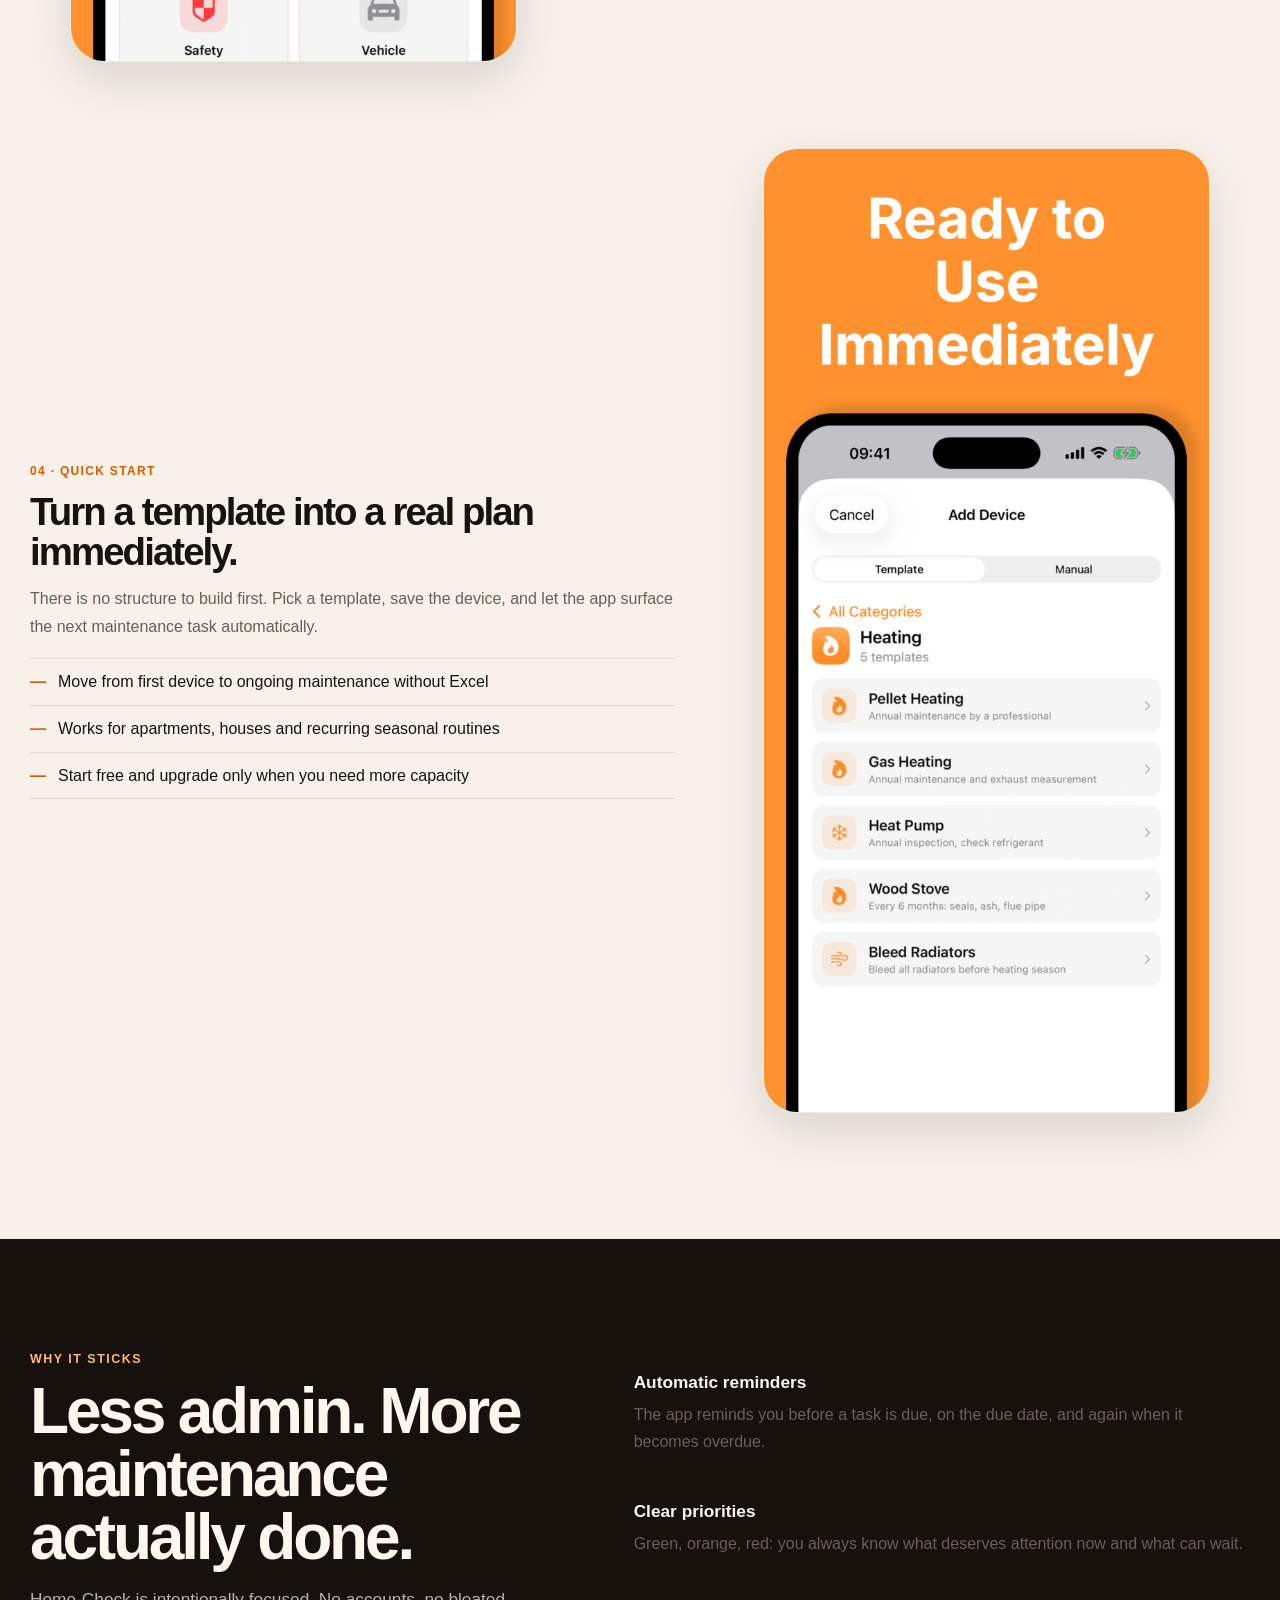
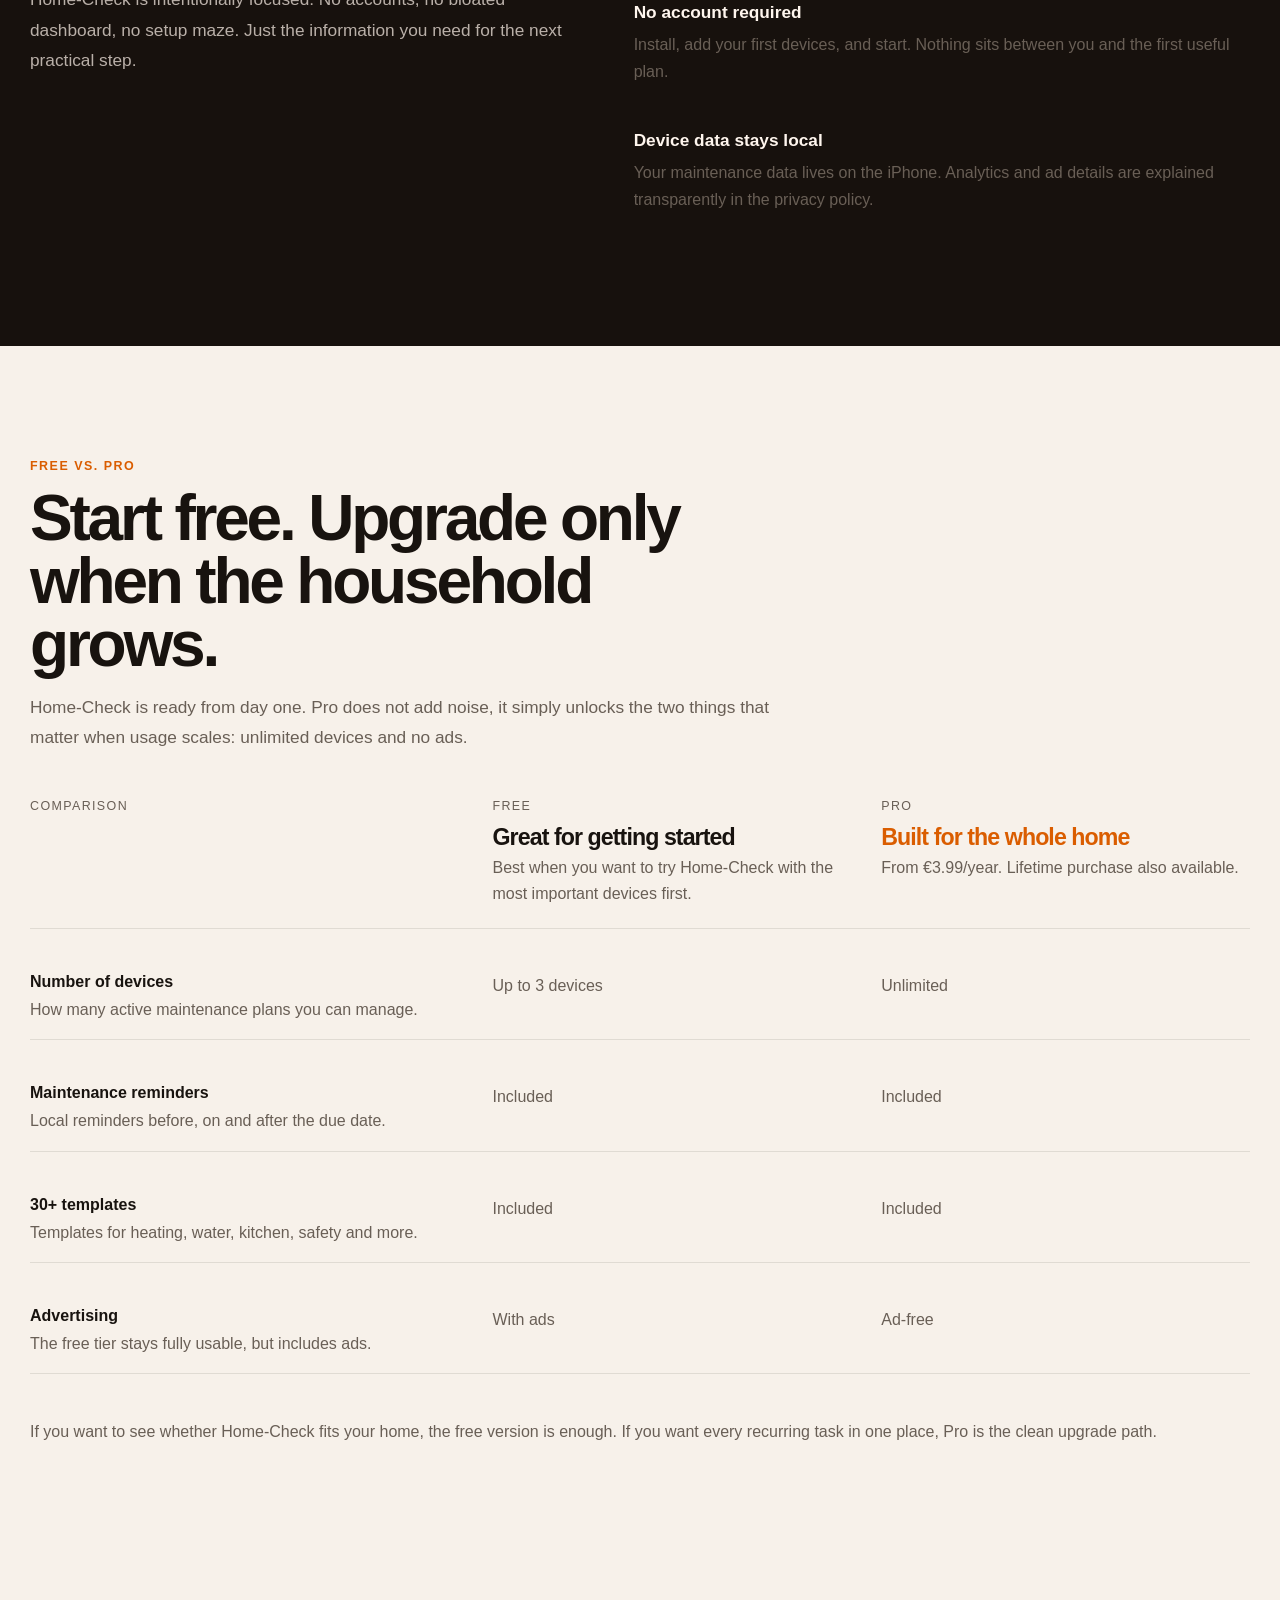
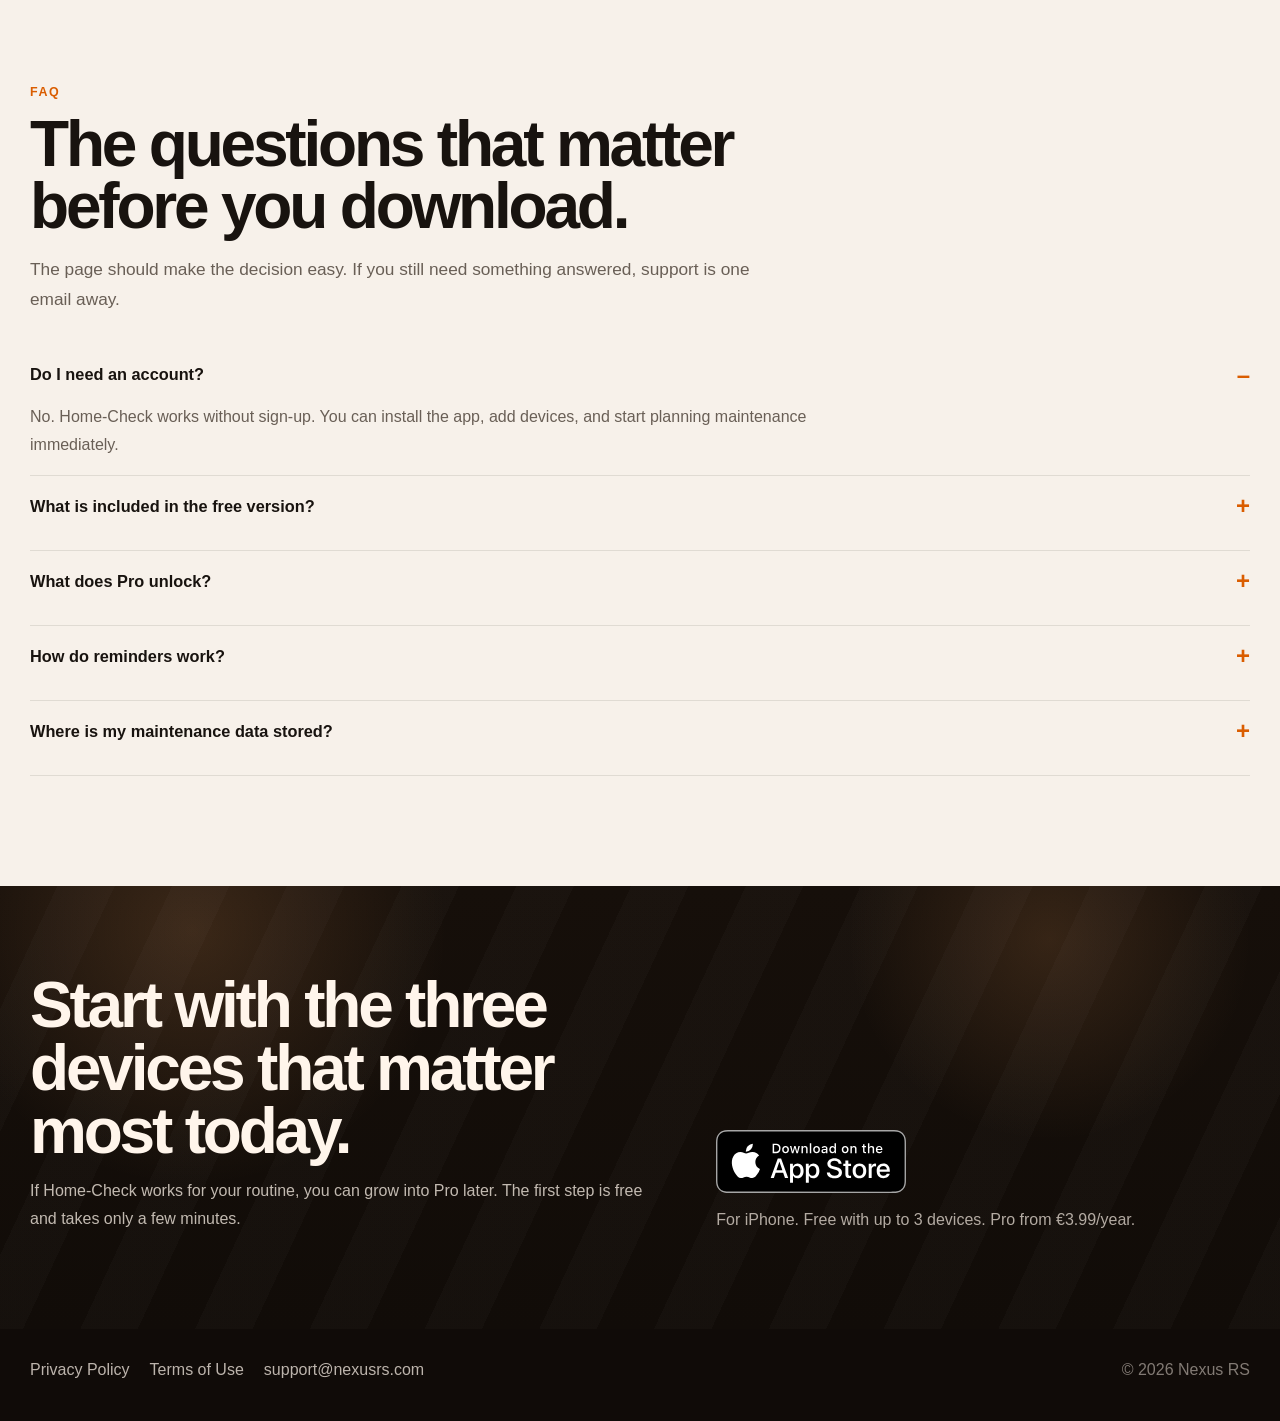
==== commit 71da0dde: "Use app icon on marketing site" ====
--- a/en/index.html
+++ b/en/index.html
@@ -12,7 +12,7 @@
   <link rel="alternate" hreflang="de" href="https://wartungschecker.nexusrs.com/">
   <link rel="alternate" hreflang="en" href="https://wartungschecker.nexusrs.com/en/">
   <link rel="alternate" hreflang="x-default" href="https://wartungschecker.nexusrs.com/">
-  <link rel="icon" href="/assets/favicon.svg" type="image/svg+xml">
+  <link rel="icon" href="/assets/app-icon.png" type="image/png">
   <link rel="preload" as="image" href="/assets/screenshots/en-overview.png">
   <meta property="og:title" content="Home-Check – Never miss maintenance again.">
   <meta property="og:description" content="Automatic reminders, 30+ templates, and a clear status overview for your home. Free with up to 3 devices, Pro from €3.99/year.">
@@ -67,7 +67,7 @@
     <div class="shell">
       <div class="hero-bar">
         <a class="brand-lockup" href="/en/" aria-label="Home-Check homepage">
-          <img src="/assets/favicon.svg" alt="">
+          <img src="/assets/app-icon.png" alt="">
           <span>Home-Check</span>
         </a>
         <nav class="lang-toggle" aria-label="Language switch">
--- a/assets/styles.css
+++ b/assets/styles.css
@@ -299,6 +299,12 @@
   width: min(390px, 78%);
   margin-left: auto;
   transform: rotate(0);
+  aspect-ratio: 1284 / 2778;
+}
+
+.poster-single img {
+  height: auto;
+  object-fit: contain;
 }
 
 .poster-note {
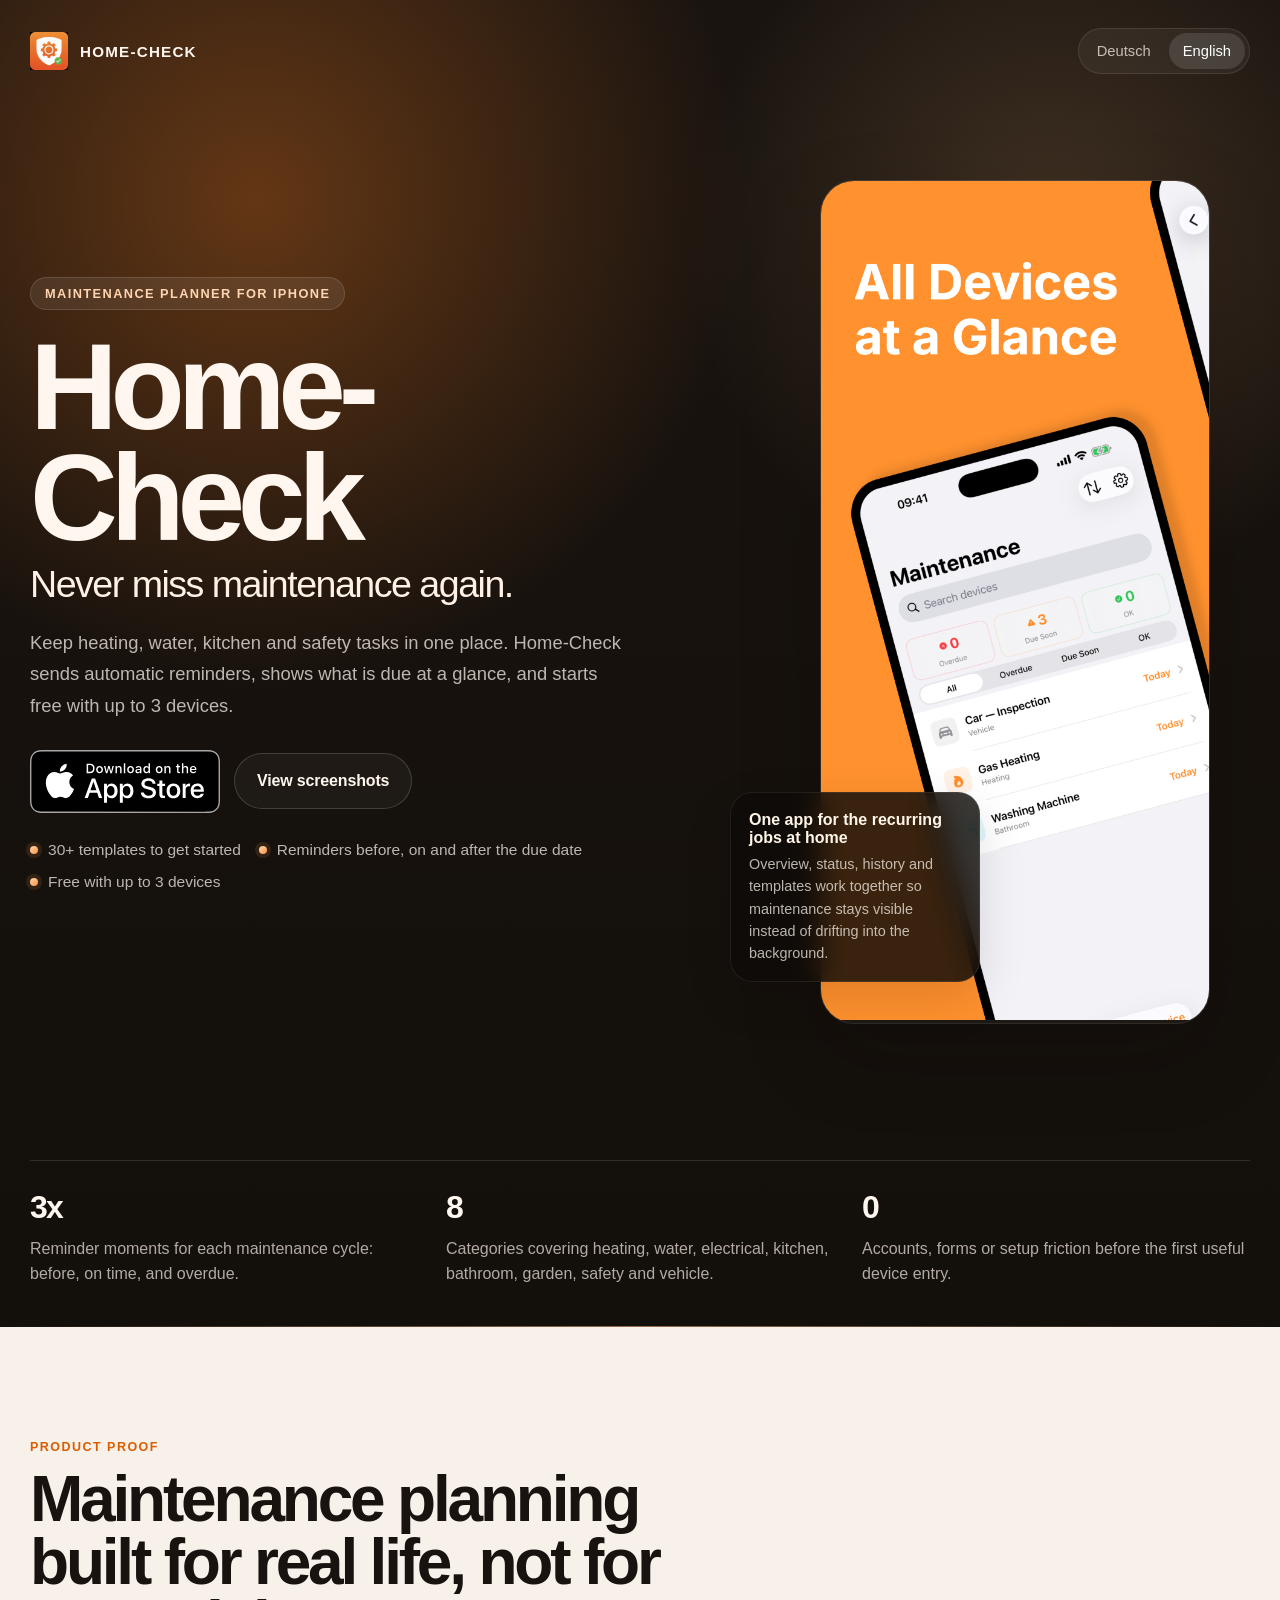
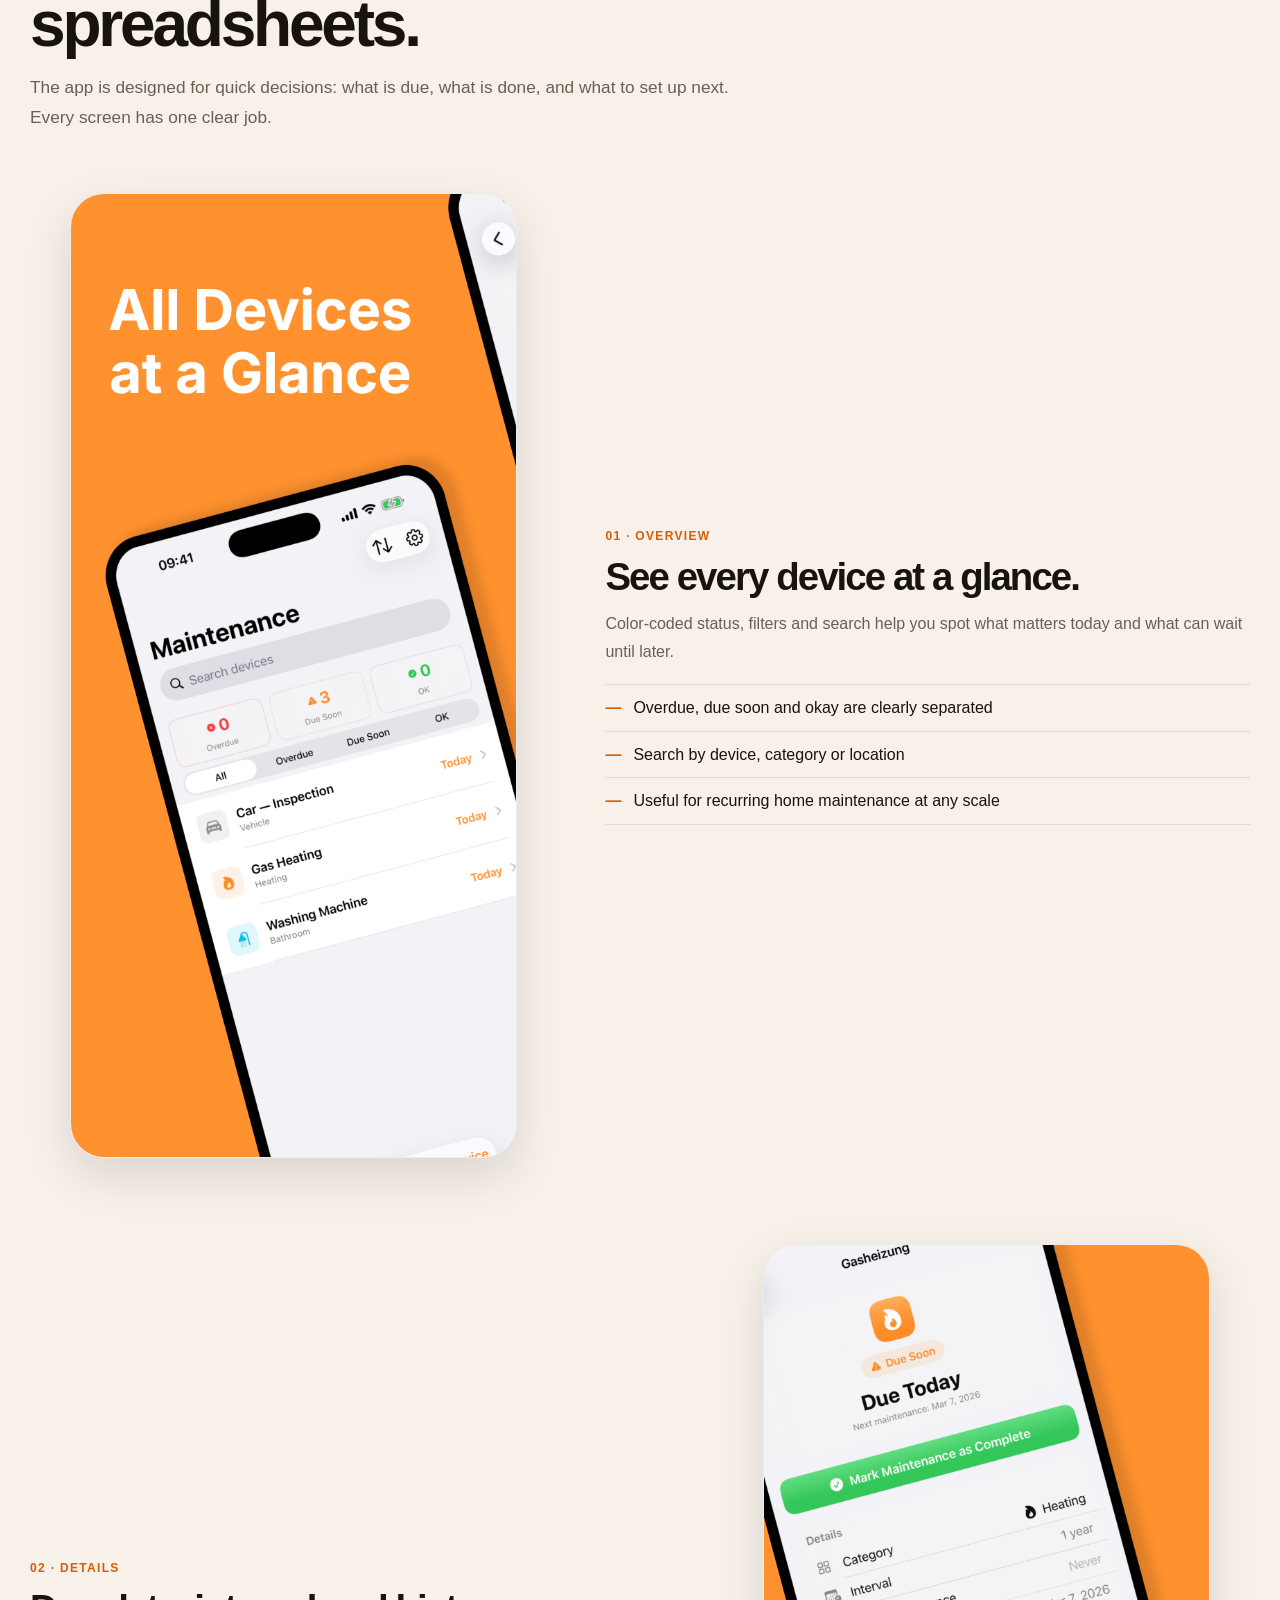
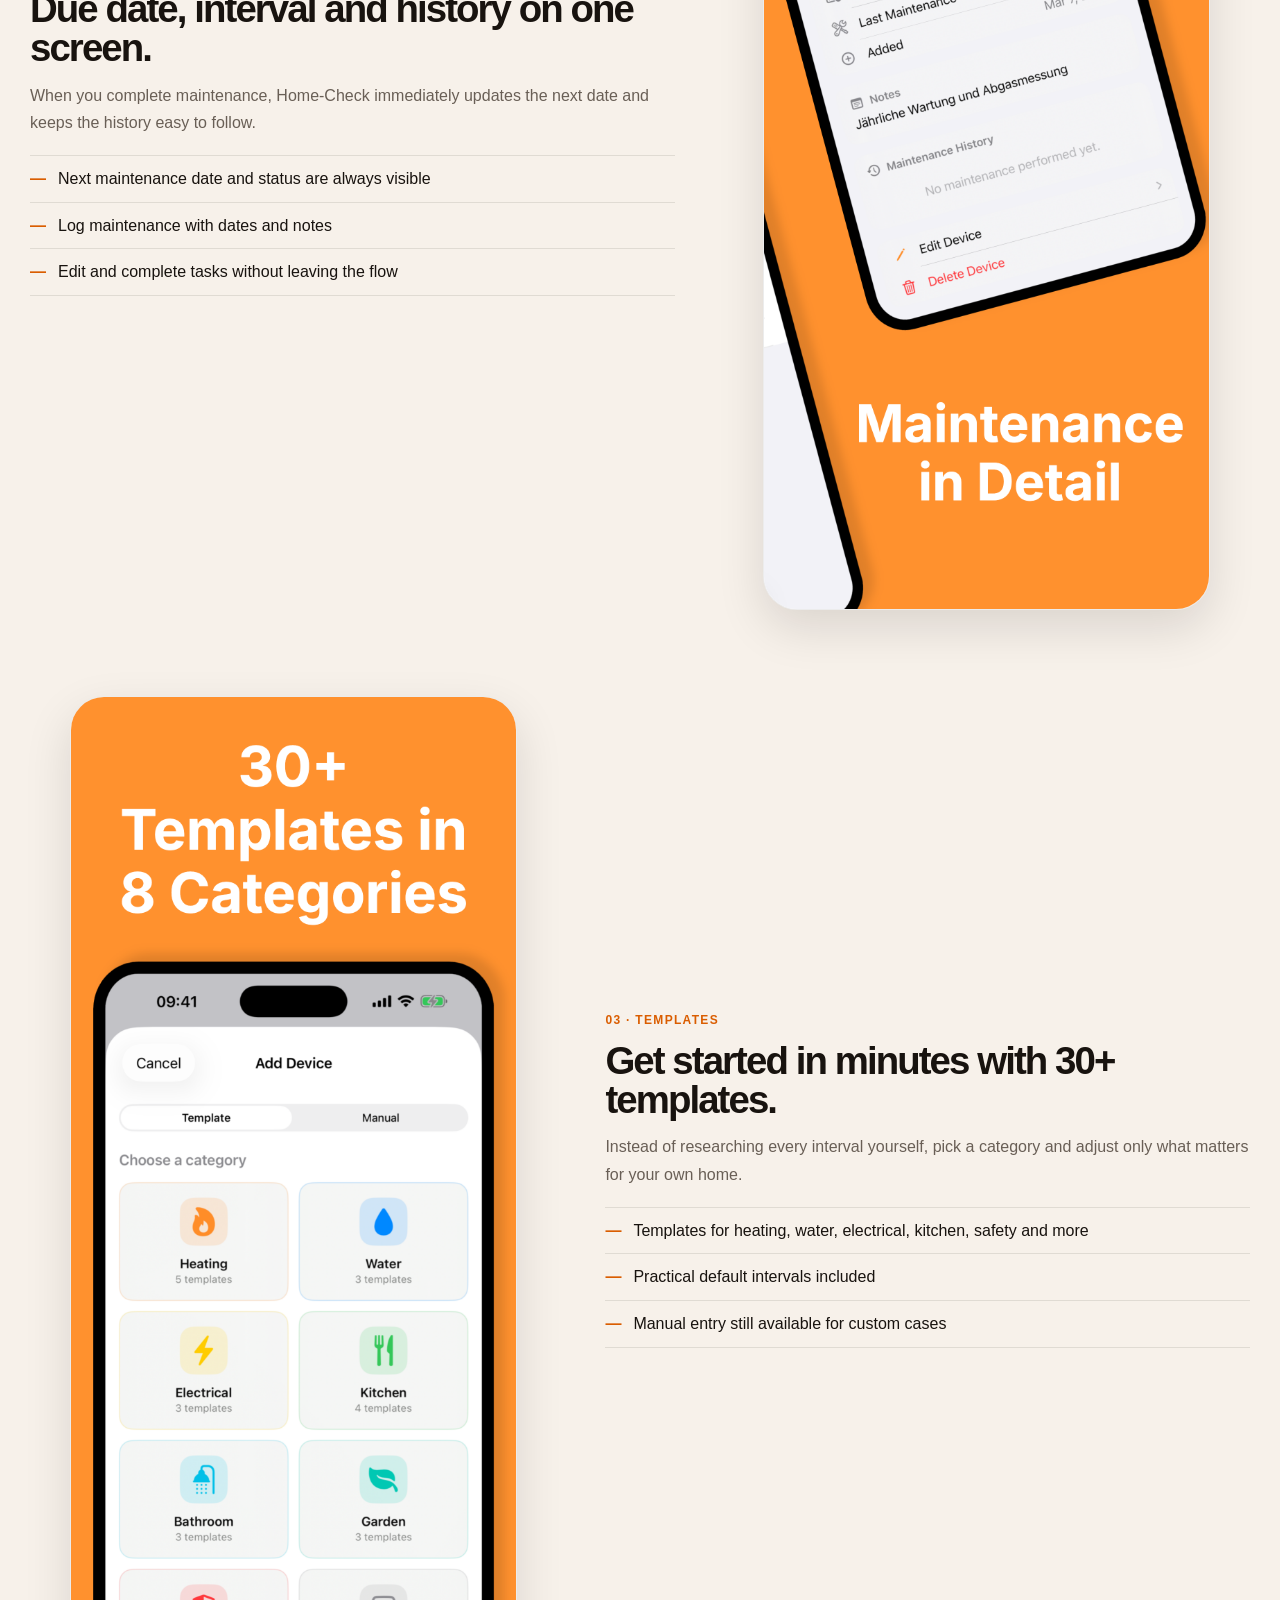
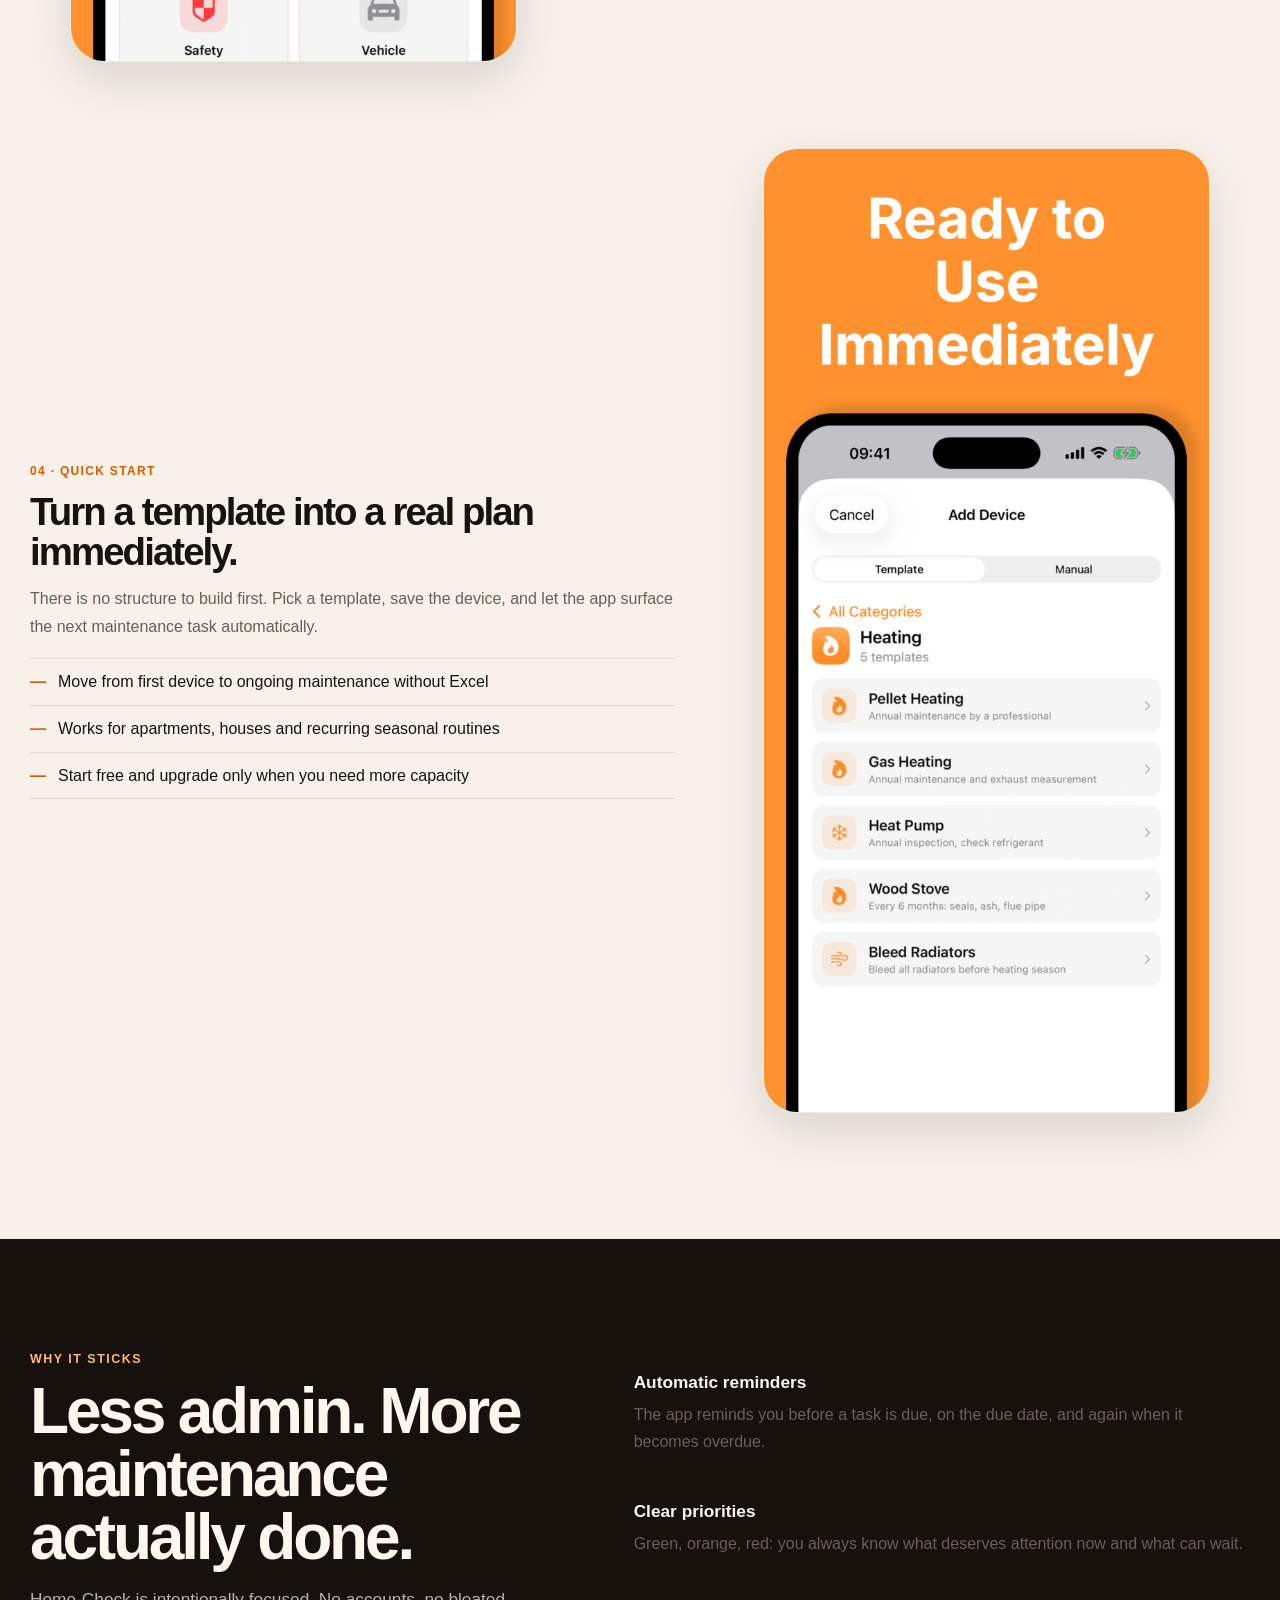
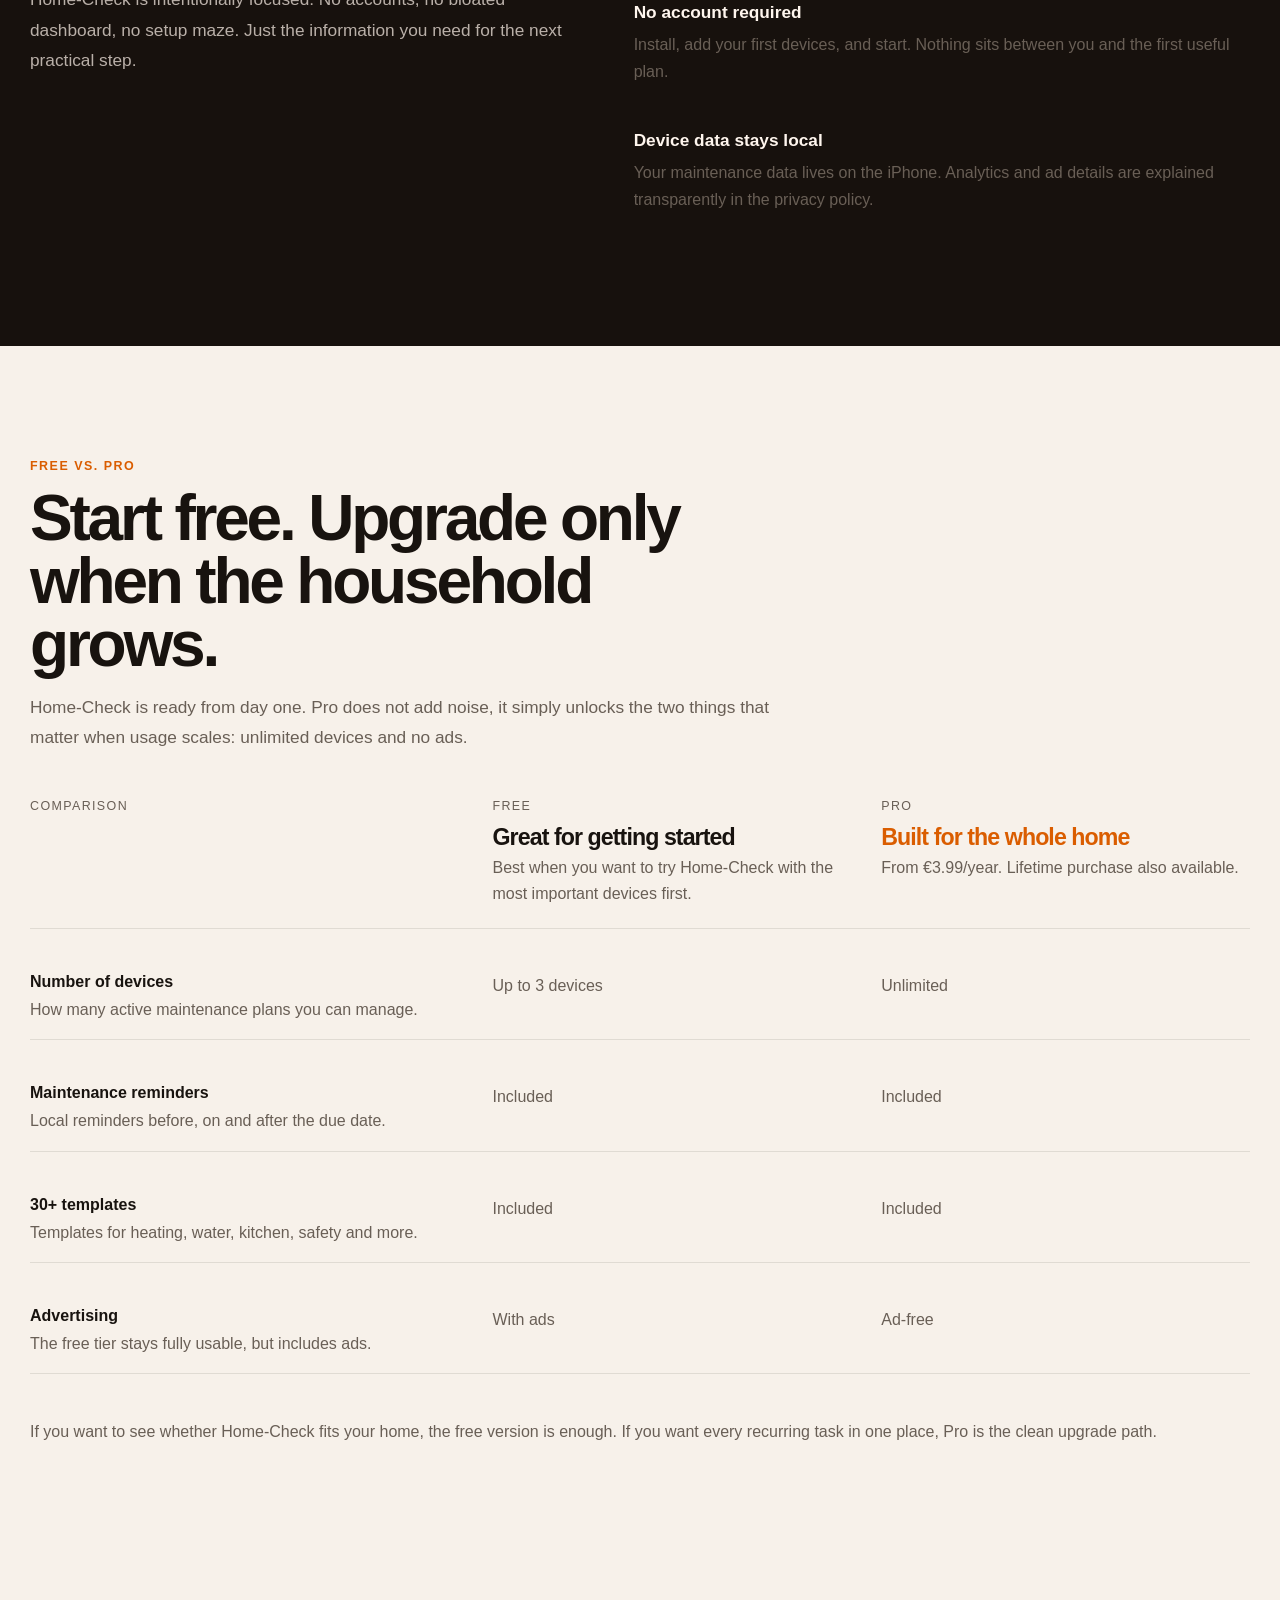
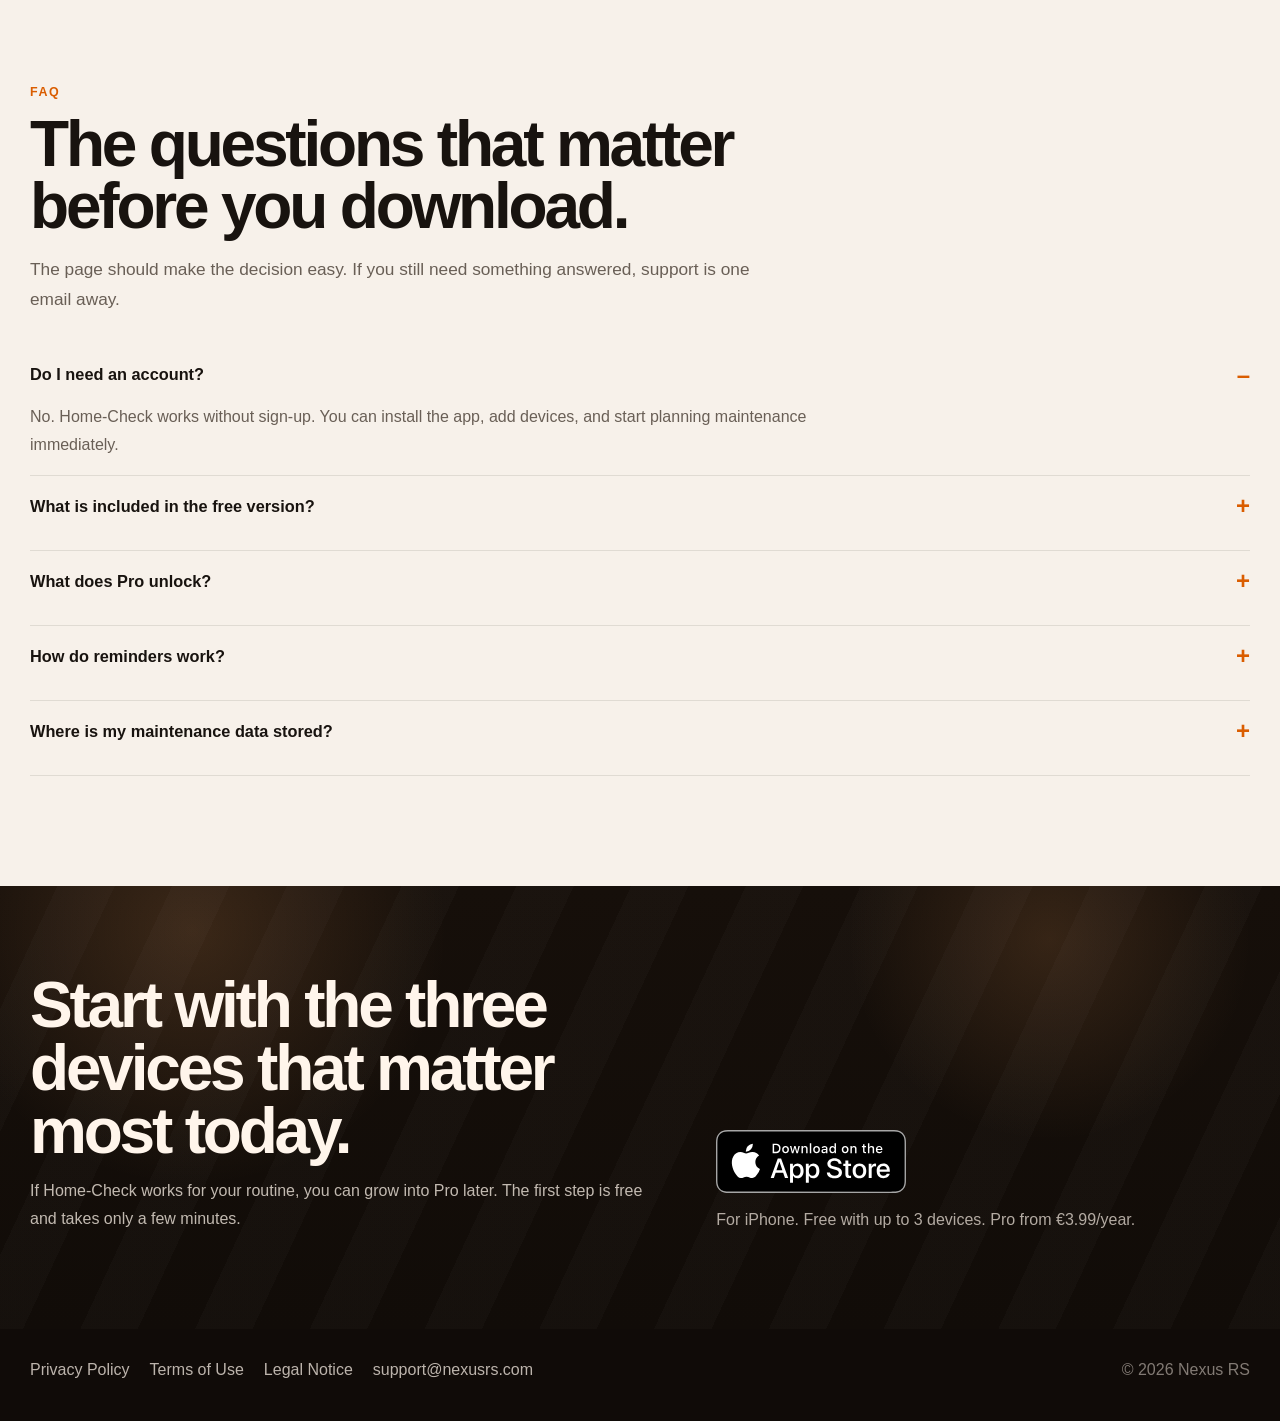
==== commit dffb2ece: "Add legal notice (Impressum) page Bilingual DE/EN Impressum per Austrian ECG §5 and MedienG §25, sty" ====
--- a/en/index.html
+++ b/en/index.html
@@ -349,6 +349,7 @@
       <div class="footer-nav">
         <a href="/privacy.html">Privacy Policy</a>
         <a href="/terms.html">Terms of Use</a>
+        <a href="/impressum.html">Legal Notice</a>
         <a href="mailto:support@nexusrs.com">support@nexusrs.com</a>
       </div>
       <div class="footer-copy">© 2026 Nexus RS</div>
